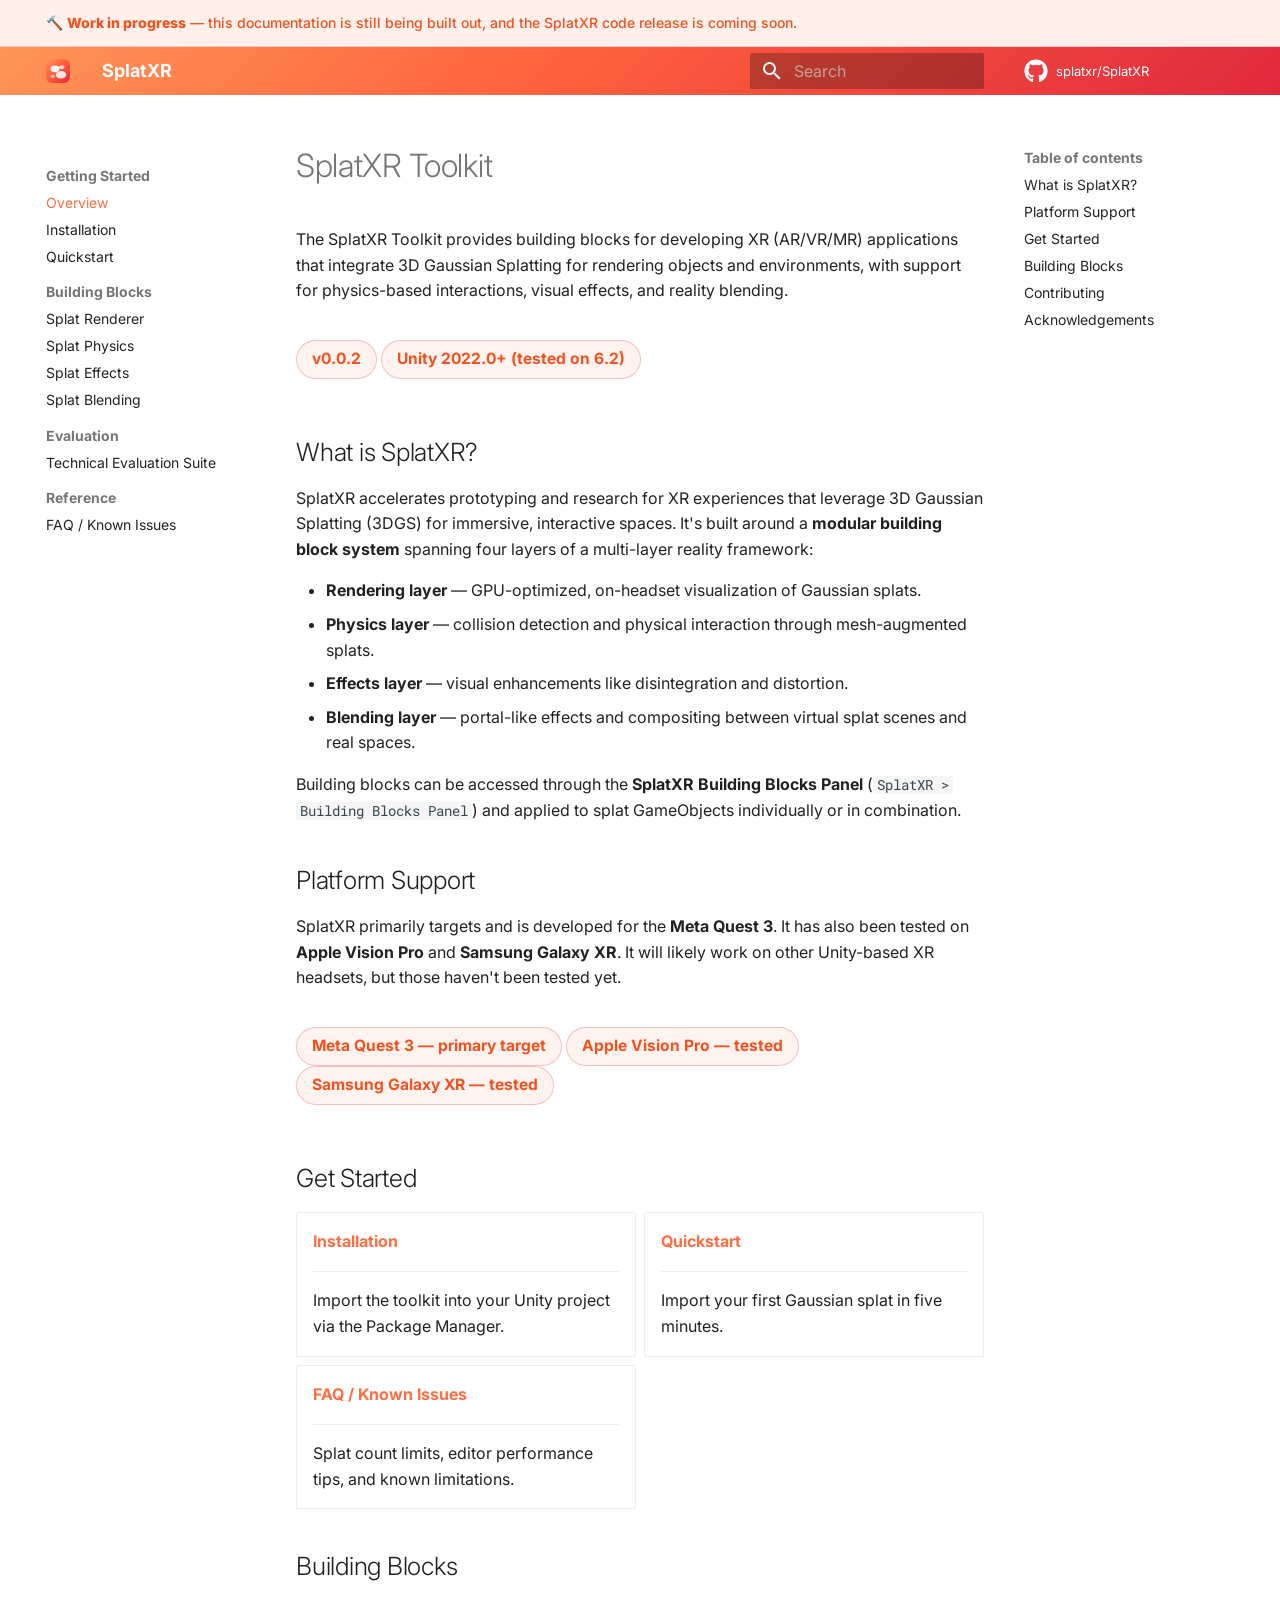
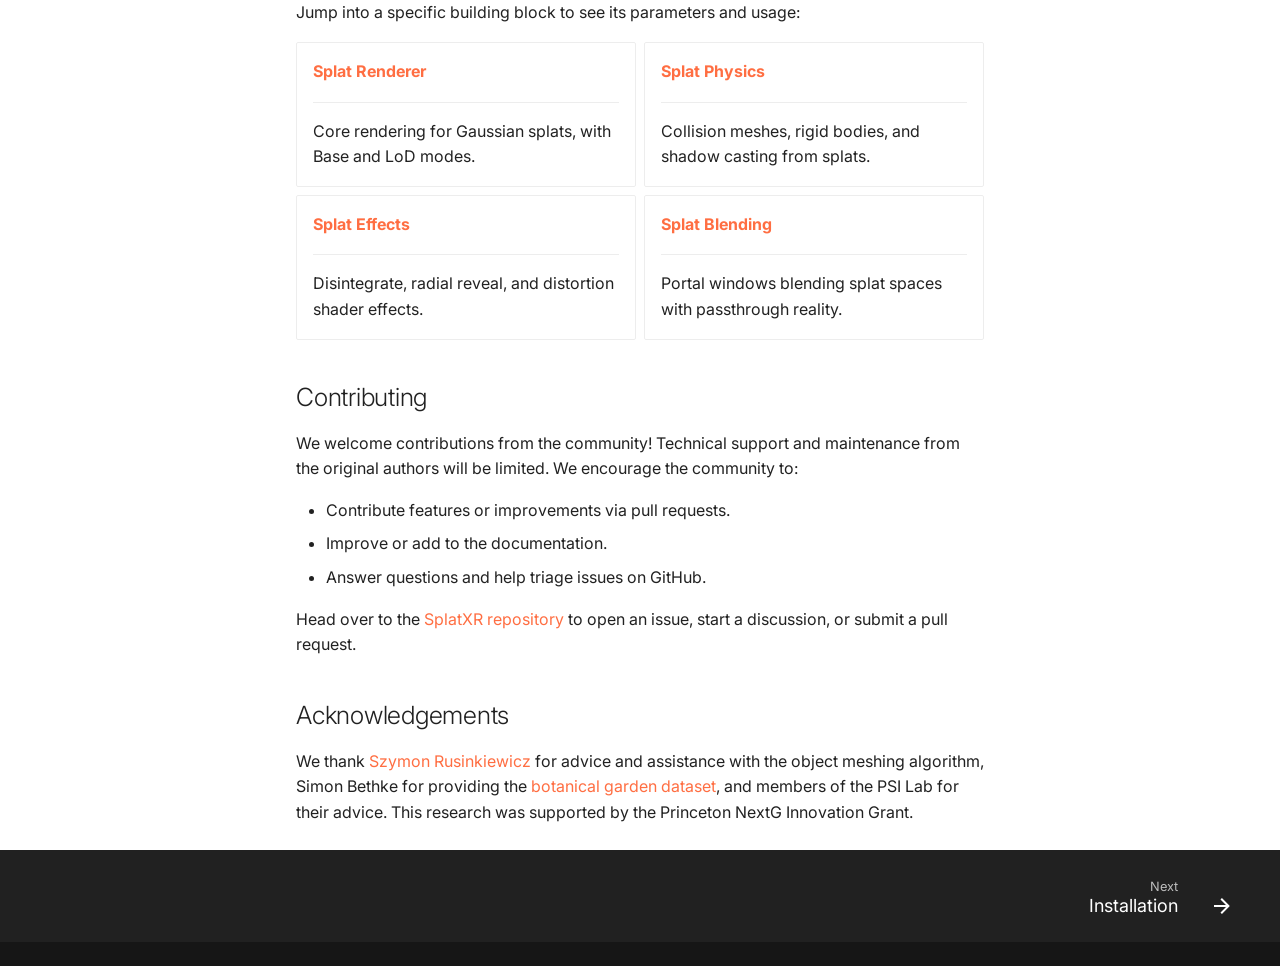
==== docs/index.html @ 7dc879bd "initial work in progress site initial site. work in progress page and documentation" ====
<!doctype html>
<html lang="en" class="no-js">
  <head>
    
      <meta charset="utf-8">
      <meta name="viewport" content="width=device-width,initial-scale=1">
      
        <meta name="description" content="Documentation for SplatXR, an open-source Unity toolkit for multi-layered XR experiences with on-headset 3D Gaussian Splatting.">
      
      
      
        <link rel="canonical" href="https://splatxr.github.io/docs/index.html">
      
      
      
        <link rel="next" href="installation.html">
      
      
        
      
      
      <link rel="icon" href="assets/favicon.svg">
      <meta name="generator" content="mkdocs-1.6.1, mkdocs-material-9.7.6">
    
    
      
        <title>Overview - SplatXR</title>
      
    
    
      <link rel="stylesheet" href="assets/stylesheets/main.484c7ddc.min.css">
      
        
        <link rel="stylesheet" href="assets/stylesheets/palette.ab4e12ef.min.css">
      
      


    
    
      
    
    
      
        
        
        <link rel="preconnect" href="https://fonts.gstatic.com" crossorigin>
        <link rel="stylesheet" href="https://fonts.googleapis.com/css?family=Inter:300,300i,400,400i,700,700i%7CRoboto+Mono:400,400i,700,700i&display=fallback">
        <style>:root{--md-text-font:"Inter";--md-code-font:"Roboto Mono"}</style>
      
    
    
      <link rel="stylesheet" href="stylesheets/extra.css">
    
    <script>__md_scope=new URL(".",location),__md_hash=e=>[...e].reduce(((e,_)=>(e<<5)-e+_.charCodeAt(0)),0),__md_get=(e,_=localStorage,t=__md_scope)=>JSON.parse(_.getItem(t.pathname+"."+e)),__md_set=(e,_,t=localStorage,a=__md_scope)=>{try{t.setItem(a.pathname+"."+e,JSON.stringify(_))}catch(e){}}</script>
    
      

    
    
  </head>
  
  
    
    
    
    
    
    <body dir="ltr" data-md-color-scheme="default" data-md-color-primary="deep-orange" data-md-color-accent="red">
  
    
    <input class="md-toggle" data-md-toggle="drawer" type="checkbox" id="__drawer" autocomplete="off">
    <input class="md-toggle" data-md-toggle="search" type="checkbox" id="__search" autocomplete="off">
    <label class="md-overlay" for="__drawer"></label>
    <div data-md-component="skip">
      
        
        <a href="#splatxr-toolkit" class="md-skip">
          Skip to content
        </a>
      
    </div>
    <div data-md-component="announce">
      
        <aside class="md-banner">
          <div class="md-banner__inner md-grid md-typeset">
            
            
<span>🔨 <strong>Work in progress</strong> &mdash; this documentation is still being built out, and the SplatXR code release is coming soon.</span>

          </div>
          
        </aside>
      
    </div>
    
    
      

  

<header class="md-header md-header--shadow" data-md-component="header">
  <nav class="md-header__inner md-grid" aria-label="Header">
    <a href="../index.html" title="SplatXR" class="md-header__button md-logo" aria-label="SplatXR" data-md-component="logo">
      
  <img src="assets/favicon.svg" alt="logo">

    </a>
    <label class="md-header__button md-icon" for="__drawer">
      
      <svg xmlns="http://www.w3.org/2000/svg" viewBox="0 0 24 24"><path d="M3 6h18v2H3zm0 5h18v2H3zm0 5h18v2H3z"/></svg>
    </label>
    <div class="md-header__title" data-md-component="header-title">
      <div class="md-header__ellipsis">
        <div class="md-header__topic">
          <span class="md-ellipsis">
            SplatXR
          </span>
        </div>
        <div class="md-header__topic" data-md-component="header-topic">
          <span class="md-ellipsis">
            
              Overview
            
          </span>
        </div>
      </div>
    </div>
    
      
    
    
    
    
      
      
        <label class="md-header__button md-icon" for="__search">
          
          <svg xmlns="http://www.w3.org/2000/svg" viewBox="0 0 24 24"><path d="M9.5 3A6.5 6.5 0 0 1 16 9.5c0 1.61-.59 3.09-1.56 4.23l.27.27h.79l5 5-1.5 1.5-5-5v-.79l-.27-.27A6.52 6.52 0 0 1 9.5 16 6.5 6.5 0 0 1 3 9.5 6.5 6.5 0 0 1 9.5 3m0 2C7 5 5 7 5 9.5S7 14 9.5 14 14 12 14 9.5 12 5 9.5 5"/></svg>
        </label>
        <div class="md-search" data-md-component="search" role="dialog">
  <label class="md-search__overlay" for="__search"></label>
  <div class="md-search__inner" role="search">
    <form class="md-search__form" name="search">
      <input type="text" class="md-search__input" name="query" aria-label="Search" placeholder="Search" autocapitalize="off" autocorrect="off" autocomplete="off" spellcheck="false" data-md-component="search-query" required>
      <label class="md-search__icon md-icon" for="__search">
        
        <svg xmlns="http://www.w3.org/2000/svg" viewBox="0 0 24 24"><path d="M9.5 3A6.5 6.5 0 0 1 16 9.5c0 1.61-.59 3.09-1.56 4.23l.27.27h.79l5 5-1.5 1.5-5-5v-.79l-.27-.27A6.52 6.52 0 0 1 9.5 16 6.5 6.5 0 0 1 3 9.5 6.5 6.5 0 0 1 9.5 3m0 2C7 5 5 7 5 9.5S7 14 9.5 14 14 12 14 9.5 12 5 9.5 5"/></svg>
        
        <svg xmlns="http://www.w3.org/2000/svg" viewBox="0 0 24 24"><path d="M20 11v2H8l5.5 5.5-1.42 1.42L4.16 12l7.92-7.92L13.5 5.5 8 11z"/></svg>
      </label>
      <nav class="md-search__options" aria-label="Search">
        
        <button type="reset" class="md-search__icon md-icon" title="Clear" aria-label="Clear" tabindex="-1">
          
          <svg xmlns="http://www.w3.org/2000/svg" viewBox="0 0 24 24"><path d="M19 6.41 17.59 5 12 10.59 6.41 5 5 6.41 10.59 12 5 17.59 6.41 19 12 13.41 17.59 19 19 17.59 13.41 12z"/></svg>
        </button>
      </nav>
      
        <div class="md-search__suggest" data-md-component="search-suggest"></div>
      
    </form>
    <div class="md-search__output">
      <div class="md-search__scrollwrap" tabindex="0" data-md-scrollfix>
        <div class="md-search-result" data-md-component="search-result">
          <div class="md-search-result__meta">
            Initializing search
          </div>
          <ol class="md-search-result__list" role="presentation"></ol>
        </div>
      </div>
    </div>
  </div>
</div>
      
    
    
      <div class="md-header__source">
        <a href="https://github.com/splatxr/SplatXR" title="Go to repository" class="md-source" data-md-component="source">
  <div class="md-source__icon md-icon">
    
    <svg xmlns="http://www.w3.org/2000/svg" viewBox="0 0 512 512"><!--! Font Awesome Free 7.1.0 by @fontawesome - https://fontawesome.com License - https://fontawesome.com/license/free (Icons: CC BY 4.0, Fonts: SIL OFL 1.1, Code: MIT License) Copyright 2025 Fonticons, Inc.--><path d="M173.9 397.4c0 2-2.3 3.6-5.2 3.6-3.3.3-5.6-1.3-5.6-3.6 0-2 2.3-3.6 5.2-3.6 3-.3 5.6 1.3 5.6 3.6m-31.1-4.5c-.7 2 1.3 4.3 4.3 4.9 2.6 1 5.6 0 6.2-2s-1.3-4.3-4.3-5.2c-2.6-.7-5.5.3-6.2 2.3m44.2-1.7c-2.9.7-4.9 2.6-4.6 4.9.3 2 2.9 3.3 5.9 2.6 2.9-.7 4.9-2.6 4.6-4.6-.3-1.9-3-3.2-5.9-2.9M252.8 8C114.1 8 8 113.3 8 252c0 110.9 69.8 205.8 169.5 239.2 12.8 2.3 17.3-5.6 17.3-12.1 0-6.2-.3-40.4-.3-61.4 0 0-70 15-84.7-29.8 0 0-11.4-29.1-27.8-36.6 0 0-22.9-15.7 1.6-15.4 0 0 24.9 2 38.6 25.8 21.9 38.6 58.6 27.5 72.9 20.9 2.3-16 8.8-27.1 16-33.7-55.9-6.2-112.3-14.3-112.3-110.5 0-27.5 7.6-41.3 23.6-58.9-2.6-6.5-11.1-33.3 2.6-67.9 20.9-6.5 69 27 69 27 20-5.6 41.5-8.5 62.8-8.5s42.8 2.9 62.8 8.5c0 0 48.1-33.6 69-27 13.7 34.7 5.2 61.4 2.6 67.9 16 17.7 25.8 31.5 25.8 58.9 0 96.5-58.9 104.2-114.8 110.5 9.2 7.9 17 22.9 17 46.4 0 33.7-.3 75.4-.3 83.6 0 6.5 4.6 14.4 17.3 12.1C436.2 457.8 504 362.9 504 252 504 113.3 391.5 8 252.8 8M105.2 352.9c-1.3 1-1 3.3.7 5.2 1.6 1.6 3.9 2.3 5.2 1 1.3-1 1-3.3-.7-5.2-1.6-1.6-3.9-2.3-5.2-1m-10.8-8.1c-.7 1.3.3 2.9 2.3 3.9 1.6 1 3.6.7 4.3-.7.7-1.3-.3-2.9-2.3-3.9-2-.6-3.6-.3-4.3.7m32.4 35.6c-1.6 1.3-1 4.3 1.3 6.2 2.3 2.3 5.2 2.6 6.5 1 1.3-1.3.7-4.3-1.3-6.2-2.2-2.3-5.2-2.6-6.5-1m-11.4-14.7c-1.6 1-1.6 3.6 0 5.9s4.3 3.3 5.6 2.3c1.6-1.3 1.6-3.9 0-6.2-1.4-2.3-4-3.3-5.6-2"/></svg>
  </div>
  <div class="md-source__repository">
    splatxr/SplatXR
  </div>
</a>
      </div>
    
  </nav>
  
</header>
    
    <div class="md-container" data-md-component="container">
      
      
        
          
        
      
      <main class="md-main" data-md-component="main">
        <div class="md-main__inner md-grid">
          
            
              
              <div class="md-sidebar md-sidebar--primary" data-md-component="sidebar" data-md-type="navigation" >
                <div class="md-sidebar__scrollwrap">
                  <div class="md-sidebar__inner">
                    



<nav class="md-nav md-nav--primary" aria-label="Navigation" data-md-level="0">
  <label class="md-nav__title" for="__drawer">
    <a href="../index.html" title="SplatXR" class="md-nav__button md-logo" aria-label="SplatXR" data-md-component="logo">
      
  <img src="assets/favicon.svg" alt="logo">

    </a>
    SplatXR
  </label>
  
    <div class="md-nav__source">
      <a href="https://github.com/splatxr/SplatXR" title="Go to repository" class="md-source" data-md-component="source">
  <div class="md-source__icon md-icon">
    
    <svg xmlns="http://www.w3.org/2000/svg" viewBox="0 0 512 512"><!--! Font Awesome Free 7.1.0 by @fontawesome - https://fontawesome.com License - https://fontawesome.com/license/free (Icons: CC BY 4.0, Fonts: SIL OFL 1.1, Code: MIT License) Copyright 2025 Fonticons, Inc.--><path d="M173.9 397.4c0 2-2.3 3.6-5.2 3.6-3.3.3-5.6-1.3-5.6-3.6 0-2 2.3-3.6 5.2-3.6 3-.3 5.6 1.3 5.6 3.6m-31.1-4.5c-.7 2 1.3 4.3 4.3 4.9 2.6 1 5.6 0 6.2-2s-1.3-4.3-4.3-5.2c-2.6-.7-5.5.3-6.2 2.3m44.2-1.7c-2.9.7-4.9 2.6-4.6 4.9.3 2 2.9 3.3 5.9 2.6 2.9-.7 4.9-2.6 4.6-4.6-.3-1.9-3-3.2-5.9-2.9M252.8 8C114.1 8 8 113.3 8 252c0 110.9 69.8 205.8 169.5 239.2 12.8 2.3 17.3-5.6 17.3-12.1 0-6.2-.3-40.4-.3-61.4 0 0-70 15-84.7-29.8 0 0-11.4-29.1-27.8-36.6 0 0-22.9-15.7 1.6-15.4 0 0 24.9 2 38.6 25.8 21.9 38.6 58.6 27.5 72.9 20.9 2.3-16 8.8-27.1 16-33.7-55.9-6.2-112.3-14.3-112.3-110.5 0-27.5 7.6-41.3 23.6-58.9-2.6-6.5-11.1-33.3 2.6-67.9 20.9-6.5 69 27 69 27 20-5.6 41.5-8.5 62.8-8.5s42.8 2.9 62.8 8.5c0 0 48.1-33.6 69-27 13.7 34.7 5.2 61.4 2.6 67.9 16 17.7 25.8 31.5 25.8 58.9 0 96.5-58.9 104.2-114.8 110.5 9.2 7.9 17 22.9 17 46.4 0 33.7-.3 75.4-.3 83.6 0 6.5 4.6 14.4 17.3 12.1C436.2 457.8 504 362.9 504 252 504 113.3 391.5 8 252.8 8M105.2 352.9c-1.3 1-1 3.3.7 5.2 1.6 1.6 3.9 2.3 5.2 1 1.3-1 1-3.3-.7-5.2-1.6-1.6-3.9-2.3-5.2-1m-10.8-8.1c-.7 1.3.3 2.9 2.3 3.9 1.6 1 3.6.7 4.3-.7.7-1.3-.3-2.9-2.3-3.9-2-.6-3.6-.3-4.3.7m32.4 35.6c-1.6 1.3-1 4.3 1.3 6.2 2.3 2.3 5.2 2.6 6.5 1 1.3-1.3.7-4.3-1.3-6.2-2.2-2.3-5.2-2.6-6.5-1m-11.4-14.7c-1.6 1-1.6 3.6 0 5.9s4.3 3.3 5.6 2.3c1.6-1.3 1.6-3.9 0-6.2-1.4-2.3-4-3.3-5.6-2"/></svg>
  </div>
  <div class="md-source__repository">
    splatxr/SplatXR
  </div>
</a>
    </div>
  
  <ul class="md-nav__list" data-md-scrollfix>
    
      
      
  
  
    
  
  
  
    
    
    
    
      
        
        
      
    
    
    <li class="md-nav__item md-nav__item--active md-nav__item--section md-nav__item--nested">
      
        
        
        <input class="md-nav__toggle md-toggle " type="checkbox" id="__nav_1" checked>
        
          
          <label class="md-nav__link" for="__nav_1" id="__nav_1_label" tabindex="">
            
  
  
  <span class="md-ellipsis">
    
  
    Getting Started
  

    
  </span>
  
  

            <span class="md-nav__icon md-icon"></span>
          </label>
        
        <nav class="md-nav" data-md-level="1" aria-labelledby="__nav_1_label" aria-expanded="true">
          <label class="md-nav__title" for="__nav_1">
            <span class="md-nav__icon md-icon"></span>
            
  
    Getting Started
  

          </label>
          <ul class="md-nav__list" data-md-scrollfix>
            
              
                
  
  
    
  
  
  
    <li class="md-nav__item md-nav__item--active">
      
      <input class="md-nav__toggle md-toggle" type="checkbox" id="__toc">
      
      
        
      
      
        <label class="md-nav__link md-nav__link--active" for="__toc">
          
  
  
  <span class="md-ellipsis">
    
  
    Overview
  

    
  </span>
  
  

          <span class="md-nav__icon md-icon"></span>
        </label>
      
      <a href="index.html" class="md-nav__link md-nav__link--active">
        
  
  
  <span class="md-ellipsis">
    
  
    Overview
  

    
  </span>
  
  

      </a>
      
        

<nav class="md-nav md-nav--secondary" aria-label="Table of contents">
  
  
  
    
  
  
    <label class="md-nav__title" for="__toc">
      <span class="md-nav__icon md-icon"></span>
      Table of contents
    </label>
    <ul class="md-nav__list" data-md-component="toc" data-md-scrollfix>
      
        <li class="md-nav__item">
  <a href="#what-is-splatxr" class="md-nav__link">
    <span class="md-ellipsis">
      
        What is SplatXR?
      
    </span>
  </a>
  
</li>
      
        <li class="md-nav__item">
  <a href="#platform-support" class="md-nav__link">
    <span class="md-ellipsis">
      
        Platform Support
      
    </span>
  </a>
  
</li>
      
        <li class="md-nav__item">
  <a href="#get-started" class="md-nav__link">
    <span class="md-ellipsis">
      
        Get Started
      
    </span>
  </a>
  
</li>
      
        <li class="md-nav__item">
  <a href="#building-blocks" class="md-nav__link">
    <span class="md-ellipsis">
      
        Building Blocks
      
    </span>
  </a>
  
</li>
      
        <li class="md-nav__item">
  <a href="#contributing" class="md-nav__link">
    <span class="md-ellipsis">
      
        Contributing
      
    </span>
  </a>
  
</li>
      
        <li class="md-nav__item">
  <a href="#acknowledgements" class="md-nav__link">
    <span class="md-ellipsis">
      
        Acknowledgements
      
    </span>
  </a>
  
</li>
      
    </ul>
  
</nav>
      
    </li>
  

              
            
              
                
  
  
  
  
    <li class="md-nav__item">
      <a href="installation.html" class="md-nav__link">
        
  
  
  <span class="md-ellipsis">
    
  
    Installation
  

    
  </span>
  
  

      </a>
    </li>
  

              
            
              
                
  
  
  
  
    <li class="md-nav__item">
      <a href="quickstart.html" class="md-nav__link">
        
  
  
  <span class="md-ellipsis">
    
  
    Quickstart
  

    
  </span>
  
  

      </a>
    </li>
  

              
            
          </ul>
        </nav>
      
    </li>
  

    
      
      
  
  
  
  
    
    
    
    
      
        
        
      
    
    
    <li class="md-nav__item md-nav__item--section md-nav__item--nested">
      
        
        
        <input class="md-nav__toggle md-toggle " type="checkbox" id="__nav_2" >
        
          
          <label class="md-nav__link" for="__nav_2" id="__nav_2_label" tabindex="">
            
  
  
  <span class="md-ellipsis">
    
  
    Building Blocks
  

    
  </span>
  
  

            <span class="md-nav__icon md-icon"></span>
          </label>
        
        <nav class="md-nav" data-md-level="1" aria-labelledby="__nav_2_label" aria-expanded="false">
          <label class="md-nav__title" for="__nav_2">
            <span class="md-nav__icon md-icon"></span>
            
  
    Building Blocks
  

          </label>
          <ul class="md-nav__list" data-md-scrollfix>
            
              
                
  
  
  
  
    <li class="md-nav__item">
      <a href="building-blocks/renderer.html" class="md-nav__link">
        
  
  
  <span class="md-ellipsis">
    
  
    Splat Renderer
  

    
  </span>
  
  

      </a>
    </li>
  

              
            
              
                
  
  
  
  
    <li class="md-nav__item">
      <a href="building-blocks/physics.html" class="md-nav__link">
        
  
  
  <span class="md-ellipsis">
    
  
    Splat Physics
  

    
  </span>
  
  

      </a>
    </li>
  

              
            
              
                
  
  
  
  
    <li class="md-nav__item">
      <a href="building-blocks/effects.html" class="md-nav__link">
        
  
  
  <span class="md-ellipsis">
    
  
    Splat Effects
  

    
  </span>
  
  

      </a>
    </li>
  

              
            
              
                
  
  
  
  
    <li class="md-nav__item">
      <a href="building-blocks/blending.html" class="md-nav__link">
        
  
  
  <span class="md-ellipsis">
    
  
    Splat Blending
  

    
  </span>
  
  

      </a>
    </li>
  

              
            
          </ul>
        </nav>
      
    </li>
  

    
      
      
  
  
  
  
    
    
    
    
      
        
        
      
    
    
    <li class="md-nav__item md-nav__item--section md-nav__item--nested">
      
        
        
        <input class="md-nav__toggle md-toggle " type="checkbox" id="__nav_3" >
        
          
          <label class="md-nav__link" for="__nav_3" id="__nav_3_label" tabindex="">
            
  
  
  <span class="md-ellipsis">
    
  
    Evaluation
  

    
  </span>
  
  

            <span class="md-nav__icon md-icon"></span>
          </label>
        
        <nav class="md-nav" data-md-level="1" aria-labelledby="__nav_3_label" aria-expanded="false">
          <label class="md-nav__title" for="__nav_3">
            <span class="md-nav__icon md-icon"></span>
            
  
    Evaluation
  

          </label>
          <ul class="md-nav__list" data-md-scrollfix>
            
              
                
  
  
  
  
    <li class="md-nav__item">
      <a href="technical-evaluation.html" class="md-nav__link">
        
  
  
  <span class="md-ellipsis">
    
  
    Technical Evaluation Suite
  

    
  </span>
  
  

      </a>
    </li>
  

              
            
          </ul>
        </nav>
      
    </li>
  

    
      
      
  
  
  
  
    
    
    
    
      
        
        
      
    
    
    <li class="md-nav__item md-nav__item--section md-nav__item--nested">
      
        
        
        <input class="md-nav__toggle md-toggle " type="checkbox" id="__nav_4" >
        
          
          <label class="md-nav__link" for="__nav_4" id="__nav_4_label" tabindex="">
            
  
  
  <span class="md-ellipsis">
    
  
    Reference
  

    
  </span>
  
  

            <span class="md-nav__icon md-icon"></span>
          </label>
        
        <nav class="md-nav" data-md-level="1" aria-labelledby="__nav_4_label" aria-expanded="false">
          <label class="md-nav__title" for="__nav_4">
            <span class="md-nav__icon md-icon"></span>
            
  
    Reference
  

          </label>
          <ul class="md-nav__list" data-md-scrollfix>
            
              
                
  
  
  
  
    <li class="md-nav__item">
      <a href="faq.html" class="md-nav__link">
        
  
  
  <span class="md-ellipsis">
    
  
    FAQ / Known Issues
  

    
  </span>
  
  

      </a>
    </li>
  

              
            
          </ul>
        </nav>
      
    </li>
  

    
  </ul>
</nav>
                  </div>
                </div>
              </div>
            
            
              
              <div class="md-sidebar md-sidebar--secondary" data-md-component="sidebar" data-md-type="toc" >
                <div class="md-sidebar__scrollwrap">
                  <div class="md-sidebar__inner">
                    

<nav class="md-nav md-nav--secondary" aria-label="Table of contents">
  
  
  
    
  
  
    <label class="md-nav__title" for="__toc">
      <span class="md-nav__icon md-icon"></span>
      Table of contents
    </label>
    <ul class="md-nav__list" data-md-component="toc" data-md-scrollfix>
      
        <li class="md-nav__item">
  <a href="#what-is-splatxr" class="md-nav__link">
    <span class="md-ellipsis">
      
        What is SplatXR?
      
    </span>
  </a>
  
</li>
      
        <li class="md-nav__item">
  <a href="#platform-support" class="md-nav__link">
    <span class="md-ellipsis">
      
        Platform Support
      
    </span>
  </a>
  
</li>
      
        <li class="md-nav__item">
  <a href="#get-started" class="md-nav__link">
    <span class="md-ellipsis">
      
        Get Started
      
    </span>
  </a>
  
</li>
      
        <li class="md-nav__item">
  <a href="#building-blocks" class="md-nav__link">
    <span class="md-ellipsis">
      
        Building Blocks
      
    </span>
  </a>
  
</li>
      
        <li class="md-nav__item">
  <a href="#contributing" class="md-nav__link">
    <span class="md-ellipsis">
      
        Contributing
      
    </span>
  </a>
  
</li>
      
        <li class="md-nav__item">
  <a href="#acknowledgements" class="md-nav__link">
    <span class="md-ellipsis">
      
        Acknowledgements
      
    </span>
  </a>
  
</li>
      
    </ul>
  
</nav>
                  </div>
                </div>
              </div>
            
          
          
            <div class="md-content" data-md-component="content">
              
              <article class="md-content__inner md-typeset">
                
                  


  
  


<h1 id="splatxr-toolkit">SplatXR Toolkit<a class="headerlink" href="#splatxr-toolkit" title="Permanent link">&para;</a></h1>
<p>The SplatXR Toolkit provides building blocks for developing XR (AR/VR/MR) applications that integrate 3D Gaussian Splatting for rendering objects and environments, with support for physics-based interactions, visual effects, and reality blending.</p>
<div class="tag-row">
<p><span class="tag-pill">v0.0.2</span>
<span class="tag-pill">Unity 2022.0+ (tested on 6.2)</span></p>
</div>
<h2 id="what-is-splatxr">What is SplatXR?<a class="headerlink" href="#what-is-splatxr" title="Permanent link">&para;</a></h2>
<p>SplatXR accelerates prototyping and research for XR experiences that leverage 3D Gaussian Splatting (3DGS) for immersive, interactive spaces. It's built around a <strong>modular building block system</strong> spanning four layers of a multi-layer reality framework:</p>
<ul>
<li><strong>Rendering layer</strong> — GPU-optimized, on-headset visualization of Gaussian splats.</li>
<li><strong>Physics layer</strong> — collision detection and physical interaction through mesh-augmented splats.</li>
<li><strong>Effects layer</strong> — visual enhancements like disintegration and distortion.</li>
<li><strong>Blending layer</strong> — portal-like effects and compositing between virtual splat scenes and real spaces.</li>
</ul>
<p>Building blocks can be accessed through the <strong>SplatXR Building Blocks Panel</strong> (<code>SplatXR &gt; Building Blocks Panel</code>) and applied to splat GameObjects individually or in combination.</p>
<h2 id="platform-support">Platform Support<a class="headerlink" href="#platform-support" title="Permanent link">&para;</a></h2>
<p>SplatXR primarily targets and is developed for the <strong>Meta Quest 3</strong>. It has also been tested on <strong>Apple Vision Pro</strong> and <strong>Samsung Galaxy XR</strong>. It will likely work on other Unity-based XR headsets, but those haven't been tested yet.</p>
<div class="tag-row">
<p><span class="tag-pill">Meta Quest 3 — primary target</span>
<span class="tag-pill">Apple Vision Pro — tested</span>
<span class="tag-pill">Samsung Galaxy XR — tested</span></p>
</div>
<h2 id="get-started">Get Started<a class="headerlink" href="#get-started" title="Permanent link">&para;</a></h2>
<div class="grid cards">
<ul>
<li>
<p><strong><a href="installation.html">Installation</a></strong></p>
<hr />
<p>Import the toolkit into your Unity project via the Package Manager.</p>
</li>
<li>
<p><strong><a href="quickstart.html">Quickstart</a></strong></p>
<hr />
<p>Import your first Gaussian splat in five minutes.</p>
</li>
<li>
<p><strong><a href="faq.html">FAQ / Known Issues</a></strong></p>
<hr />
<p>Splat count limits, editor performance tips, and known limitations.</p>
</li>
</ul>
</div>
<h2 id="building-blocks">Building Blocks<a class="headerlink" href="#building-blocks" title="Permanent link">&para;</a></h2>
<p>Jump into a specific building block to see its parameters and usage:</p>
<div class="grid cards">
<ul>
<li>
<p><strong><a href="building-blocks/renderer.html">Splat Renderer</a></strong></p>
<hr />
<p>Core rendering for Gaussian splats, with Base and LoD modes.</p>
</li>
<li>
<p><strong><a href="building-blocks/physics.html">Splat Physics</a></strong></p>
<hr />
<p>Collision meshes, rigid bodies, and shadow casting from splats.</p>
</li>
<li>
<p><strong><a href="building-blocks/effects.html">Splat Effects</a></strong></p>
<hr />
<p>Disintegrate, radial reveal, and distortion shader effects.</p>
</li>
<li>
<p><strong><a href="building-blocks/blending.html">Splat Blending</a></strong></p>
<hr />
<p>Portal windows blending splat spaces with passthrough reality.</p>
</li>
</ul>
</div>
<h2 id="contributing">Contributing<a class="headerlink" href="#contributing" title="Permanent link">&para;</a></h2>
<p>We welcome contributions from the community! Technical support and maintenance from the original authors will be limited. We encourage the community to:</p>
<ul>
<li>Contribute features or improvements via pull requests.</li>
<li>Improve or add to the documentation.</li>
<li>Answer questions and help triage issues on GitHub.</li>
</ul>
<p>Head over to the <a href="https://github.com/splatxr/SplatXR">SplatXR repository</a> to open an issue, start a discussion, or submit a pull request.</p>
<h2 id="acknowledgements">Acknowledgements<a class="headerlink" href="#acknowledgements" title="Permanent link">&para;</a></h2>
<p>We thank <a href="https://www.cs.princeton.edu/~smr/">Szymon Rusinkiewicz</a> for advice and assistance with the object meshing algorithm, Simon Bethke for providing the <a href="https://www.kaggle.com/datasets/simonbethke/botanical-garden-america">botanical garden dataset</a>, and members of the PSI Lab for their advice. This research was supported by the Princeton NextG Innovation Grant.</p>












                
              </article>
            </div>
          
          
<script>var target=document.getElementById(location.hash.slice(1));target&&target.name&&(target.checked=target.name.startsWith("__tabbed_"))</script>
        </div>
        
          <button type="button" class="md-top md-icon" data-md-component="top" hidden>
  
  <svg xmlns="http://www.w3.org/2000/svg" viewBox="0 0 24 24"><path d="M13 20h-2V8l-5.5 5.5-1.42-1.42L12 4.16l7.92 7.92-1.42 1.42L13 8z"/></svg>
  Back to top
</button>
        
      </main>
      
        <footer class="md-footer">
  
    
      
      <nav class="md-footer__inner md-grid" aria-label="Footer" >
        
        
          
          <a href="installation.html" class="md-footer__link md-footer__link--next" aria-label="Next: Installation">
            <div class="md-footer__title">
              <span class="md-footer__direction">
                Next
              </span>
              <div class="md-ellipsis">
                Installation
              </div>
            </div>
            <div class="md-footer__button md-icon">
              
              <svg xmlns="http://www.w3.org/2000/svg" viewBox="0 0 24 24"><path d="M4 11v2h12l-5.5 5.5 1.42 1.42L19.84 12l-7.92-7.92L10.5 5.5 16 11z"/></svg>
            </div>
          </a>
        
      </nav>
    
  
  <div class="md-footer-meta md-typeset">
    <div class="md-footer-meta__inner md-grid">
      <div class="md-copyright">
  
  
</div>
      
    </div>
  </div>
</footer>
      
    </div>
    <div class="md-dialog" data-md-component="dialog">
      <div class="md-dialog__inner md-typeset"></div>
    </div>
    
    
    
      
      
      <script id="__config" type="application/json">{"annotate": null, "base": ".", "features": ["navigation.sections", "navigation.top", "navigation.footer", "toc.follow", "search.suggest", "search.highlight", "content.code.copy"], "search": "assets/javascripts/workers/search.2c215733.min.js", "tags": null, "translations": {"clipboard.copied": "Copied to clipboard", "clipboard.copy": "Copy to clipboard", "search.result.more.one": "1 more on this page", "search.result.more.other": "# more on this page", "search.result.none": "No matching documents", "search.result.one": "1 matching document", "search.result.other": "# matching documents", "search.result.placeholder": "Type to start searching", "search.result.term.missing": "Missing", "select.version": "Select version"}, "version": null}</script>
    
    
      <script src="assets/javascripts/bundle.79ae519e.min.js"></script>
      
    
  </body>
</html>
---- docs/assets/stylesheets/main.484c7ddc.min.css ----
@charset "UTF-8";html{-webkit-text-size-adjust:none;-moz-text-size-adjust:none;text-size-adjust:none;box-sizing:border-box}*,:after,:before{box-sizing:inherit}@media (prefers-reduced-motion){*,:after,:before{transition:none!important}}body{margin:0}a,button,input,label{-webkit-tap-highlight-color:transparent}a{color:inherit;text-decoration:none}hr{border:0;box-sizing:initial;display:block;height:.05rem;overflow:visible;padding:0}small{font-size:80%}sub,sup{line-height:1em}img{border-style:none}table{border-collapse:initial;border-spacing:0}td,th{font-weight:400;vertical-align:top}button{background:#0000;border:0;font-family:inherit;font-size:inherit;margin:0;padding:0}input{border:0;outline:none}:root{--md-primary-fg-color:#4051b5;--md-primary-fg-color--light:#5d6cc0;--md-primary-fg-color--dark:#303fa1;--md-primary-bg-color:#fff;--md-primary-bg-color--light:#ffffffb3;--md-accent-fg-color:#526cfe;--md-accent-fg-color--transparent:#526cfe1a;--md-accent-bg-color:#fff;--md-accent-bg-color--light:#ffffffb3}[data-md-color-scheme=default]{color-scheme:light}[data-md-color-scheme=default] img[src$="#gh-dark-mode-only"],[data-md-color-scheme=default] img[src$="#only-dark"]{display:none}:root,[data-md-color-scheme=default]{--md-hue:225deg;--md-default-fg-color:#000000de;--md-default-fg-color--light:#0000008a;--md-default-fg-color--lighter:#00000052;--md-default-fg-color--lightest:#00000012;--md-default-bg-color:#fff;--md-default-bg-color--light:#ffffffb3;--md-default-bg-color--lighter:#ffffff4d;--md-default-bg-color--lightest:#ffffff1f;--md-code-fg-color:#36464e;--md-code-bg-color:#f5f5f5;--md-code-bg-color--light:#f5f5f5b3;--md-code-bg-color--lighter:#f5f5f54d;--md-code-hl-color:#4287ff;--md-code-hl-color--light:#4287ff1a;--md-code-hl-number-color:#d52a2a;--md-code-hl-special-color:#db1457;--md-code-hl-function-color:#a846b9;--md-code-hl-constant-color:#6e59d9;--md-code-hl-keyword-color:#3f6ec6;--md-code-hl-string-color:#1c7d4d;--md-code-hl-name-color:var(--md-code-fg-color);--md-code-hl-operator-color:var(--md-default-fg-color--light);--md-code-hl-punctuation-color:var(--md-default-fg-color--light);--md-code-hl-comment-color:var(--md-default-fg-color--light);--md-code-hl-generic-color:var(--md-default-fg-color--light);--md-code-hl-variable-color:var(--md-default-fg-color--light);--md-typeset-color:var(--md-default-fg-color);--md-typeset-a-color:var(--md-primary-fg-color);--md-typeset-del-color:#f5503d26;--md-typeset-ins-color:#0bd57026;--md-typeset-kbd-color:#fafafa;--md-typeset-kbd-accent-color:#fff;--md-typeset-kbd-border-color:#b8b8b8;--md-typeset-mark-color:#ffff0080;--md-typeset-table-color:#0000001f;--md-typeset-table-color--light:rgba(0,0,0,.035);--md-admonition-fg-color:var(--md-default-fg-color);--md-admonition-bg-color:var(--md-default-bg-color);--md-warning-fg-color:#000000de;--md-warning-bg-color:#ff9;--md-footer-fg-color:#fff;--md-footer-fg-color--light:#ffffffb3;--md-footer-fg-color--lighter:#ffffff73;--md-footer-bg-color:#000000de;--md-footer-bg-color--dark:#00000052;--md-shadow-z1:0 0.2rem 0.5rem #0000000d,0 0 0.05rem #0000001a;--md-shadow-z2:0 0.2rem 0.5rem #0000001a,0 0 0.05rem #00000040;--md-shadow-z3:0 0.2rem 0.5rem #0003,0 0 0.05rem #00000059}.md-icon svg{fill:currentcolor;display:block;height:1.2rem;width:1.2rem}body{-webkit-font-smoothing:antialiased;-moz-osx-font-smoothing:grayscale;--md-text-font-family:var(--md-text-font,_),-apple-system,BlinkMacSystemFont,Helvetica,Arial,sans-serif;--md-code-font-family:var(--md-code-font,_),SFMono-Regular,Consolas,Menlo,monospace}aside,body,input{font-feature-settings:"kern","liga";color:var(--md-typeset-color);font-family:var(--md-text-font-family)}code,kbd,pre{font-feature-settings:"kern";font-family:var(--md-code-font-family)}:root{--md-typeset-table-sort-icon:url('data:image/svg+xml;charset=utf-8,<svg xmlns="http://www.w3.org/2000/svg" viewBox="0 0 24 24"><path d="m18 21-4-4h3V7h-3l4-4 4 4h-3v10h3M2 19v-2h10v2M2 13v-2h7v2M2 7V5h4v2z"/></svg>');--md-typeset-table-sort-icon--asc:url('data:image/svg+xml;charset=utf-8,<svg xmlns="http://www.w3.org/2000/svg" viewBox="0 0 24 24"><path d="M19 17h3l-4 4-4-4h3V3h2M2 17h10v2H2M6 5v2H2V5m0 6h7v2H2z"/></svg>');--md-typeset-table-sort-icon--desc:url('data:image/svg+xml;charset=utf-8,<svg xmlns="http://www.w3.org/2000/svg" viewBox="0 0 24 24"><path d="M19 7h3l-4-4-4 4h3v14h2M2 17h10v2H2M6 5v2H2V5m0 6h7v2H2z"/></svg>')}.md-typeset{-webkit-print-color-adjust:exact;color-adjust:exact;font-size:.8rem;line-height:1.6;overflow-wrap:break-word}@media print{.md-typeset{font-size:.68rem}}.md-typeset blockquote,.md-typeset dl,.md-typeset figure,.md-typeset ol,.md-typeset pre,.md-typeset ul{margin-bottom:1em;margin-top:1em}.md-typeset h1{color:var(--md-default-fg-color--light);font-size:2em;line-height:1.3;margin:0 0 1.25em}.md-typeset h1,.md-typeset h2{font-weight:300;letter-spacing:-.01em}.md-typeset h2{font-size:1.5625em;line-height:1.4;margin:1.6em 0 .64em}.md-typeset h3{font-size:1.25em;font-weight:400;letter-spacing:-.01em;line-height:1.5;margin:1.6em 0 .8em}.md-typeset h2+h3{margin-top:.8em}.md-typeset h4{font-weight:700;letter-spacing:-.01em;margin:1em 0}.md-typeset h5,.md-typeset h6{color:var(--md-default-fg-color--light);font-size:.8em;font-weight:700;letter-spacing:-.01em;margin:1.25em 0}.md-typeset h5{text-transform:uppercase}.md-typeset h5 code{text-transform:none}.md-typeset hr{border-bottom:.05rem solid var(--md-default-fg-color--lightest);display:flow-root;margin:1.5em 0}.md-typeset a{color:var(--md-typeset-a-color);word-break:break-word}.md-typeset a,.md-typeset a:before{transition:color 125ms}.md-typeset a:focus,.md-typeset a:hover{color:var(--md-accent-fg-color)}.md-typeset a:focus code,.md-typeset a:hover code{background-color:var(--md-accent-fg-color--transparent);color:var(--md-accent-fg-color)}.md-typeset a code{color:var(--md-typeset-a-color)}.md-typeset a.focus-visible{outline-color:var(--md-accent-fg-color);outline-offset:.2rem}.md-typeset code,.md-typeset kbd,.md-typeset pre{color:var(--md-code-fg-color);direction:ltr;font-variant-ligatures:none;transition:background-color 125ms}@media print{.md-typeset code,.md-typeset kbd,.md-typeset pre{white-space:pre-wrap}}.md-typeset code{background-color:var(--md-code-bg-color);border-radius:.1rem;-webkit-box-decoration-break:clone;box-decoration-break:clone;font-size:.85em;padding:0 .2941176471em;transition:color 125ms,background-color 125ms;word-break:break-word}.md-typeset code:not(.focus-visible){-webkit-tap-highlight-color:transparent;outline:none}.md-typeset pre{display:flow-root;line-height:1.4;position:relative}.md-typeset pre>code{-webkit-box-decoration-break:slice;box-decoration-break:slice;box-shadow:none;display:block;margin:0;outline-color:var(--md-accent-fg-color);overflow:auto;padding:.7720588235em 1.1764705882em;scrollbar-color:var(--md-default-fg-color--lighter) #0000;scrollbar-width:thin;touch-action:auto;word-break:normal}.md-typeset pre>code:hover{scrollbar-color:var(--md-accent-fg-color) #0000}.md-typeset pre>code::-webkit-scrollbar{height:.2rem;width:.2rem}.md-typeset pre>code::-webkit-scrollbar-thumb{background-color:var(--md-default-fg-color--lighter)}.md-typeset pre>code::-webkit-scrollbar-thumb:hover{background-color:var(--md-accent-fg-color)}.md-typeset kbd{background-color:var(--md-typeset-kbd-color);border-radius:.1rem;box-shadow:0 .1rem 0 .05rem var(--md-typeset-kbd-border-color),0 .1rem 0 var(--md-typeset-kbd-border-color),0 -.1rem .2rem var(--md-typeset-kbd-accent-color) inset;color:var(--md-default-fg-color);display:inline-block;font-size:.75em;padding:0 .6666666667em;vertical-align:text-top;word-break:break-word}.md-typeset mark{background-color:var(--md-typeset-mark-color);-webkit-box-decoration-break:clone;box-decoration-break:clone;color:inherit;word-break:break-word}.md-typeset abbr{cursor:help;text-decoration:none}.md-typeset [data-preview],.md-typeset abbr{border-bottom:.05rem dotted var(--md-default-fg-color--light)}.md-typeset small{opacity:.75}[dir=ltr] .md-typeset sub,[dir=ltr] .md-typeset sup{margin-left:.078125em}[dir=rtl] .md-typeset sub,[dir=rtl] .md-typeset sup{margin-right:.078125em}[dir=ltr] .md-typeset blockquote{padding-left:.6rem}[dir=rtl] .md-typeset blockquote{padding-right:.6rem}[dir=ltr] .md-typeset blockquote{border-left:.2rem solid var(--md-default-fg-color--lighter)}[dir=rtl] .md-typeset blockquote{border-right:.2rem solid var(--md-default-fg-color--lighter)}.md-typeset blockquote{color:var(--md-default-fg-color--light);margin-left:0;margin-right:0}.md-typeset ul{list-style-type:disc}.md-typeset ul[type]{list-style-type:revert-layer}[dir=ltr] .md-typeset ol,[dir=ltr] .md-typeset ul{margin-left:.625em}[dir=rtl] .md-typeset ol,[dir=rtl] .md-typeset ul{margin-right:.625em}.md-typeset ol,.md-typeset ul{padding:0}.md-typeset ol:not([hidden]),.md-typeset ul:not([hidden]){display:flow-root}.md-typeset ol ol,.md-typeset ul ol{list-style-type:lower-alpha}.md-typeset ol ol ol,.md-typeset ul ol ol{list-style-type:lower-roman}.md-typeset ol ol ol ol,.md-typeset ul ol ol ol{list-style-type:upper-alpha}.md-typeset ol ol ol ol ol,.md-typeset ul ol ol ol ol{list-style-type:upper-roman}.md-typeset ol[type],.md-typeset ul[type]{list-style-type:revert-layer}[dir=ltr] .md-typeset ol li,[dir=ltr] .md-typeset ul li{margin-left:1.25em}[dir=rtl] .md-typeset ol li,[dir=rtl] .md-typeset ul li{margin-right:1.25em}.md-typeset ol li,.md-typeset ul li{margin-bottom:.5em}.md-typeset ol li blockquote,.md-typeset ol li p,.md-typeset ul li blockquote,.md-typeset ul li p{margin:.5em 0}.md-typeset ol li:last-child,.md-typeset ul li:last-child{margin-bottom:0}[dir=ltr] .md-typeset ol li ol,[dir=ltr] .md-typeset ol li ul,[dir=ltr] .md-typeset ul li ol,[dir=ltr] .md-typeset ul li ul{margin-left:.625em}[dir=rtl] .md-typeset ol li ol,[dir=rtl] .md-typeset ol li ul,[dir=rtl] .md-typeset ul li ol,[dir=rtl] .md-typeset ul li ul{margin-right:.625em}.md-typeset ol li ol,.md-typeset ol li ul,.md-typeset ul li ol,.md-typeset ul li ul{margin-bottom:.5em;margin-top:.5em}[dir=ltr] .md-typeset dd{margin-left:1.875em}[dir=rtl] .md-typeset dd{margin-right:1.875em}.md-typeset dd{margin-bottom:1.5em;margin-top:1em}.md-typeset img,.md-typeset svg,.md-typeset video{height:auto;max-width:100%}.md-typeset img[align=left]{margin:1em 1em 1em 0}.md-typeset img[align=right]{margin:1em 0 1em 1em}.md-typeset img[align]:only-child{margin-top:0}.md-typeset figure{display:flow-root;margin:1em auto;max-width:100%;text-align:center;width:fit-content}.md-typeset figure img{display:block;margin:0 auto}.md-typeset figcaption{font-style:italic;margin:1em auto;max-width:24rem}.md-typeset iframe{max-width:100%}.md-typeset table:not([class]){background-color:var(--md-default-bg-color);border:.05rem solid var(--md-typeset-table-color);border-radius:.1rem;display:inline-block;font-size:.64rem;max-width:100%;overflow:auto;touch-action:auto}@media print{.md-typeset table:not([class]){display:table}}.md-typeset table:not([class])+*{margin-top:1.5em}.md-typeset table:not([class]) td>:first-child,.md-typeset table:not([class]) th>:first-child{margin-top:0}.md-typeset table:not([class]) td>:last-child,.md-typeset table:not([class]) th>:last-child{margin-bottom:0}.md-typeset table:not([class]) td:not([align]),.md-typeset table:not([class]) th:not([align]){text-align:left}[dir=rtl] .md-typeset table:not([class]) td:not([align]),[dir=rtl] .md-typeset table:not([class]) th:not([align]){text-align:right}.md-typeset table:not([class]) th{font-weight:700;min-width:5rem;padding:.9375em 1.25em;vertical-align:top}.md-typeset table:not([class]) td{border-top:.05rem solid var(--md-typeset-table-color);padding:.9375em 1.25em;vertical-align:top}.md-typeset table:not([class]) tbody tr{transition:background-color 125ms}.md-typeset table:not([class]) tbody tr:hover{background-color:var(--md-typeset-table-color--light);box-shadow:0 .05rem 0 var(--md-default-bg-color) inset}.md-typeset table:not([class]) a{word-break:normal}.md-typeset table th[role=columnheader]{cursor:pointer}[dir=ltr] .md-typeset table th[role=columnheader]:after{margin-left:.5em}[dir=rtl] .md-typeset table th[role=columnheader]:after{margin-right:.5em}.md-typeset table th[role=columnheader]:after{content:"";display:inline-block;height:1.2em;-webkit-mask-image:var(--md-typeset-table-sort-icon);mask-image:var(--md-typeset-table-sort-icon);-webkit-mask-repeat:no-repeat;mask-repeat:no-repeat;-webkit-mask-size:contain;mask-size:contain;transition:background-color 125ms;vertical-align:text-bottom;width:1.2em}.md-typeset table th[role=columnheader]:hover:after{background-color:var(--md-default-fg-color--lighter)}.md-typeset table th[role=columnheader][aria-sort=ascending]:after{background-color:var(--md-default-fg-color--light);-webkit-mask-image:var(--md-typeset-table-sort-icon--asc);mask-image:var(--md-typeset-table-sort-icon--asc)}.md-typeset table th[role=columnheader][aria-sort=descending]:after{background-color:var(--md-default-fg-color--light);-webkit-mask-image:var(--md-typeset-table-sort-icon--desc);mask-image:var(--md-typeset-table-sort-icon--desc)}.md-typeset__scrollwrap{margin:1em -.8rem;overflow-x:auto;touch-action:auto}.md-typeset__table{display:inline-block;margin-bottom:.5em;padding:0 .8rem}@media print{.md-typeset__table{display:block}}html .md-typeset__table table{display:table;margin:0;overflow:hidden;width:100%}@media screen and (max-width:44.984375em){.md-content__inner>pre{margin:1em -.8rem}.md-content__inner>pre code{border-radius:0}}.md-typeset .md-author{border-radius:100%;display:block;flex-shrink:0;height:1.6rem;overflow:hidden;position:relative;transition:color 125ms,transform 125ms;width:1.6rem}.md-typeset .md-author img{display:block}.md-typeset .md-author--more{background:var(--md-default-fg-color--lightest);color:var(--md-default-fg-color--lighter);font-size:.6rem;font-weight:700;line-height:1.6rem;text-align:center}.md-typeset .md-author--long{height:2.4rem;width:2.4rem}.md-typeset a.md-author{transform:scale(1)}.md-typeset a.md-author img{border-radius:100%;filter:grayscale(100%) opacity(75%);transition:filter 125ms}.md-typeset a.md-author:focus,.md-typeset a.md-author:hover{transform:scale(1.1);z-index:1}.md-typeset a.md-author:focus img,.md-typeset a.md-author:hover img{filter:grayscale(0)}.md-banner{background-color:var(--md-footer-bg-color);color:var(--md-footer-fg-color);overflow:auto}@media print{.md-banner{display:none}}.md-banner--warning{background-color:var(--md-warning-bg-color);color:var(--md-warning-fg-color)}.md-banner__inner{font-size:.7rem;margin:.6rem auto;padding:0 .8rem}[dir=ltr] .md-banner__button{float:right}[dir=rtl] .md-banner__button{float:left}.md-banner__button{color:inherit;cursor:pointer;transition:opacity .25s}.no-js .md-banner__button{display:none}.md-banner__button:hover{opacity:.7}html{font-size:125%;height:100%;overflow-x:hidden}@media screen and (min-width:100em){html{font-size:137.5%}}@media screen and (min-width:125em){html{font-size:150%}}body{background-color:var(--md-default-bg-color);display:flex;flex-direction:column;font-size:.5rem;min-height:100%;position:relative;width:100%}@media print{body{display:block}}@media screen and (max-width:59.984375em){body[data-md-scrolllock]{position:fixed}}.md-grid{margin-left:auto;margin-right:auto;max-width:61rem}.md-container{display:flex;flex-direction:column;flex-grow:1}@media print{.md-container{display:block}}.md-main{flex-grow:1}.md-main__inner{display:flex;height:100%;margin-top:1.5rem}.md-ellipsis{overflow:hidden;text-overflow:ellipsis}.md-toggle{display:none}.md-option{height:0;opacity:0;position:absolute;width:0}.md-option:checked+label:not([hidden]){display:block}.md-option.focus-visible+label{outline-color:var(--md-accent-fg-color);outline-style:auto}.md-skip{background-color:var(--md-default-fg-color);border-radius:.1rem;color:var(--md-default-bg-color);font-size:.64rem;margin:.5rem;opacity:0;outline-color:var(--md-accent-fg-color);padding:.3rem .5rem;position:fixed;transform:translateY(.4rem);z-index:-1}.md-skip:focus{opacity:1;transform:translateY(0);transition:transform .25s cubic-bezier(.4,0,.2,1),opacity 175ms 75ms;z-index:10}@page{margin:25mm}:root{--md-clipboard-icon:url('data:image/svg+xml;charset=utf-8,<svg xmlns="http://www.w3.org/2000/svg" viewBox="0 0 24 24"><path d="M19 21H8V7h11m0-2H8a2 2 0 0 0-2 2v14a2 2 0 0 0 2 2h11a2 2 0 0 0 2-2V7a2 2 0 0 0-2-2m-3-4H4a2 2 0 0 0-2 2v14h2V3h12z"/></svg>')}.md-clipboard{border-radius:.1rem;color:var(--md-default-fg-color--lightest);cursor:pointer;height:1.5em;outline-color:var(--md-accent-fg-color);outline-offset:.1rem;transition:color .25s;width:1.5em;z-index:1}@media print{.md-clipboard{display:none}}.md-clipboard:not(.focus-visible){-webkit-tap-highlight-color:transparent;outline:none}:hover>.md-clipboard{color:var(--md-default-fg-color--light)}.md-clipboard:focus,.md-clipboard:hover{color:var(--md-accent-fg-color)}.md-clipboard:after{background-color:currentcolor;content:"";display:block;height:1.125em;margin:0 auto;-webkit-mask-image:var(--md-clipboard-icon);mask-image:var(--md-clipboard-icon);-webkit-mask-position:center;mask-position:center;-webkit-mask-repeat:no-repeat;mask-repeat:no-repeat;-webkit-mask-size:contain;mask-size:contain;width:1.125em}.md-clipboard--inline{cursor:pointer}.md-clipboard--inline code{transition:color .25s,background-color .25s}.md-clipboard--inline:focus code,.md-clipboard--inline:hover code{background-color:var(--md-accent-fg-color--transparent);color:var(--md-accent-fg-color)}:root{--md-code-select-icon:url('data:image/svg+xml;charset=utf-8,<svg xmlns="http://www.w3.org/2000/svg" viewBox="0 0 24 24"><path d="M19 19h-4v2h4c1.1 0 2-.9 2-2v-4h-2m0-12h-4v2h4v4h2V5c0-1.1-.9-2-2-2M5 5h4V3H5c-1.1 0-2 .9-2 2v4h2m0 6H3v4c0 1.1.9 2 2 2h4v-2H5zm2-4h2v2H7zm4 0h2v2h-2zm4 0h2v2h-2zM7 7h2v2H7zm4 0h2v2h-2zm4 0h2v2h-2zm-8 8h2v2H7zm4 0h2v2h-2zm4 0h2v2h-2z"/></svg>');--md-code-copy-icon:url('data:image/svg+xml;charset=utf-8,<svg xmlns="http://www.w3.org/2000/svg" viewBox="0 0 24 24"><path d="M19 21H8V7h11m0-2H8a2 2 0 0 0-2 2v14a2 2 0 0 0 2 2h11a2 2 0 0 0 2-2V7a2 2 0 0 0-2-2m-3-4H4a2 2 0 0 0-2 2v14h2V3h12z"/></svg>')}.md-typeset .md-code__content{display:grid}.md-code__nav{background-color:var(--md-code-bg-color--lighter);border-radius:.1rem;display:flex;gap:.2rem;padding:.2rem;position:absolute;right:.25em;top:.25em;transition:background-color .25s;z-index:1}:hover>.md-code__nav{background-color:var(--md-code-bg-color--light)}.md-code__button{color:var(--md-default-fg-color--lightest);cursor:pointer;display:block;height:1.5em;outline-color:var(--md-accent-fg-color);outline-offset:.1rem;transition:color .25s;width:1.5em}:hover>*>.md-code__button{color:var(--md-default-fg-color--light)}.md-code__button.focus-visible,.md-code__button:hover{color:var(--md-accent-fg-color)}.md-code__button--active{color:var(--md-default-fg-color)!important}.md-code__button:after{background-color:currentcolor;content:"";display:block;height:1.125em;margin:0 auto;-webkit-mask-position:center;mask-position:center;-webkit-mask-repeat:no-repeat;mask-repeat:no-repeat;-webkit-mask-size:contain;mask-size:contain;width:1.125em}.md-code__button[data-md-type=select]:after{-webkit-mask-image:var(--md-code-select-icon);mask-image:var(--md-code-select-icon)}.md-code__button[data-md-type=copy]:after{-webkit-mask-image:var(--md-code-copy-icon);mask-image:var(--md-code-copy-icon)}@keyframes consent{0%{opacity:0;transform:translateY(100%)}to{opacity:1;transform:translateY(0)}}@keyframes overlay{0%{opacity:0}to{opacity:1}}.md-consent__overlay{animation:overlay .25s both;-webkit-backdrop-filter:blur(.1rem);backdrop-filter:blur(.1rem);background-color:#0000008a;height:100%;opacity:1;position:fixed;top:0;width:100%;z-index:5}.md-consent__inner{animation:consent .5s cubic-bezier(.1,.7,.1,1) both;background-color:var(--md-default-bg-color);border:0;border-radius:.1rem;bottom:0;box-shadow:0 0 .2rem #0000001a,0 .2rem .4rem #0003;max-height:100%;overflow:auto;padding:0;position:fixed;width:100%;z-index:5}.md-consent__form{padding:.8rem}.md-consent__settings{display:none;margin:1em 0}input:checked+.md-consent__settings{display:block}.md-consent__controls{margin-bottom:.8rem}.md-typeset .md-consent__controls .md-button{display:inline}@media screen and (max-width:44.984375em){.md-typeset .md-consent__controls .md-button{display:block;margin-top:.4rem;text-align:center;width:100%}}.md-consent label{cursor:pointer}.md-content{flex-grow:1;min-width:0}.md-content__inner{margin:0 .8rem 1.2rem;padding-top:.6rem}@media screen and (min-width:76.25em){[dir=ltr] .md-sidebar--primary:not([hidden])~.md-content>.md-content__inner{margin-left:1.2rem}[dir=ltr] .md-sidebar--secondary:not([hidden])~.md-content>.md-content__inner,[dir=rtl] .md-sidebar--primary:not([hidden])~.md-content>.md-content__inner{margin-right:1.2rem}[dir=rtl] .md-sidebar--secondary:not([hidden])~.md-content>.md-content__inner{margin-left:1.2rem}}.md-content__inner:before{content:"";display:block;height:.4rem}.md-content__inner>:last-child{margin-bottom:0}[dir=ltr] .md-content__button{float:right}[dir=rtl] .md-content__button{float:left}[dir=ltr] .md-content__button{margin-left:.4rem}[dir=rtl] .md-content__button{margin-right:.4rem}.md-content__button{margin:.4rem 0;padding:0}@media print{.md-content__button{display:none}}.md-typeset .md-content__button{color:var(--md-default-fg-color--lighter)}.md-content__button svg{display:inline;vertical-align:top}[dir=rtl] .md-content__button svg{transform:scaleX(-1)}[dir=ltr] .md-dialog{right:.8rem}[dir=rtl] .md-dialog{left:.8rem}.md-dialog{background-color:var(--md-default-fg-color);border-radius:.1rem;bottom:.8rem;box-shadow:var(--md-shadow-z3);min-width:11.1rem;opacity:0;padding:.4rem .6rem;pointer-events:none;position:fixed;transform:translateY(100%);transition:transform 0ms .4s,opacity .4s;z-index:4}@media print{.md-dialog{display:none}}.md-dialog--active{opacity:1;pointer-events:auto;transform:translateY(0);transition:transform .4s cubic-bezier(.075,.85,.175,1),opacity .4s}.md-dialog__inner{color:var(--md-default-bg-color);font-size:.7rem}.md-feedback{margin:2em 0 1em;text-align:center}.md-feedback fieldset{border:none;margin:0;padding:0}.md-feedback__title{font-weight:700;margin:1em auto}.md-feedback__inner{position:relative}.md-feedback__list{display:flex;flex-wrap:wrap;place-content:baseline center;position:relative}.md-feedback__list:hover .md-icon:not(:disabled){color:var(--md-default-fg-color--lighter)}:disabled .md-feedback__list{min-height:1.8rem}.md-feedback__icon{color:var(--md-default-fg-color--light);cursor:pointer;flex-shrink:0;margin:0 .1rem;transition:color 125ms}.md-feedback__icon:not(:disabled).md-icon:hover{color:var(--md-accent-fg-color)}.md-feedback__icon:disabled{color:var(--md-default-fg-color--lightest);pointer-events:none}.md-feedback__note{opacity:0;position:relative;transform:translateY(.4rem);transition:transform .4s cubic-bezier(.1,.7,.1,1),opacity .15s}.md-feedback__note>*{margin:0 auto;max-width:16rem}:disabled .md-feedback__note{opacity:1;transform:translateY(0)}@media print{.md-feedback{display:none}}.md-footer{background-color:var(--md-footer-bg-color);color:var(--md-footer-fg-color)}@media print{.md-footer{display:none}}.md-footer__inner{justify-content:space-between;overflow:auto;padding:.2rem}.md-footer__inner:not([hidden]){display:flex}.md-footer__link{align-items:end;display:flex;flex-grow:0.01;margin-bottom:.4rem;margin-top:1rem;max-width:100%;outline-color:var(--md-accent-fg-color);overflow:hidden;transition:opacity .25s}.md-footer__link:focus,.md-footer__link:hover{opacity:.7}[dir=rtl] .md-footer__link svg{transform:scaleX(-1)}@media screen and (max-width:44.984375em){.md-footer__link--prev{flex-shrink:0}.md-footer__link--prev .md-footer__title{display:none}}[dir=ltr] .md-footer__link--next{margin-left:auto}[dir=rtl] .md-footer__link--next{margin-right:auto}.md-footer__link--next{text-align:right}[dir=rtl] .md-footer__link--next{text-align:left}.md-footer__title{flex-grow:1;font-size:.9rem;margin-bottom:.7rem;max-width:calc(100% - 2.4rem);padding:0 1rem;white-space:nowrap}.md-footer__button{margin:.2rem;padding:.4rem}.md-footer__direction{font-size:.64rem;opacity:.7}.md-footer-meta{background-color:var(--md-footer-bg-color--dark)}.md-footer-meta__inner{display:flex;flex-wrap:wrap;justify-content:space-between;padding:.2rem}html .md-footer-meta.md-typeset a{color:var(--md-footer-fg-color--light)}html .md-footer-meta.md-typeset a:focus,html .md-footer-meta.md-typeset a:hover{color:var(--md-footer-fg-color)}.md-copyright{color:var(--md-footer-fg-color--lighter);font-size:.64rem;margin:auto .6rem;padding:.4rem 0;width:100%}@media screen and (min-width:45em){.md-copyright{width:auto}}.md-copyright__highlight{color:var(--md-footer-fg-color--light)}.md-social{display:inline-flex;gap:.2rem;margin:0 .4rem;padding:.2rem 0 .6rem}@media screen and (min-width:45em){.md-social{padding:.6rem 0}}.md-social__link{display:inline-block;height:1.6rem;text-align:center;width:1.6rem}.md-social__link:before{line-height:1.9}.md-social__link svg{fill:currentcolor;max-height:.8rem;vertical-align:-25%}.md-typeset .md-button{border:.1rem solid;border-radius:.1rem;color:var(--md-primary-fg-color);cursor:pointer;display:inline-block;font-weight:700;padding:.625em 2em;transition:color 125ms,background-color 125ms,border-color 125ms}.md-typeset .md-button--primary{background-color:var(--md-primary-fg-color);border-color:var(--md-primary-fg-color);color:var(--md-primary-bg-color)}.md-typeset .md-button:focus,.md-typeset .md-button:hover{background-color:var(--md-accent-fg-color);border-color:var(--md-accent-fg-color);color:var(--md-accent-bg-color)}[dir=ltr] .md-typeset .md-input{border-top-left-radius:.1rem}[dir=ltr] .md-typeset .md-input,[dir=rtl] .md-typeset .md-input{border-top-right-radius:.1rem}[dir=rtl] .md-typeset .md-input{border-top-left-radius:.1rem}.md-typeset .md-input{border-bottom:.1rem solid var(--md-default-fg-color--lighter);box-shadow:var(--md-shadow-z1);font-size:.8rem;height:1.8rem;padding:0 .6rem;transition:border .25s,box-shadow .25s}.md-typeset .md-input:focus,.md-typeset .md-input:hover{border-bottom-color:var(--md-accent-fg-color);box-shadow:var(--md-shadow-z2)}.md-typeset .md-input--stretch{width:100%}.md-header{background-color:var(--md-primary-fg-color);box-shadow:0 0 .2rem #0000,0 .2rem .4rem #0000;color:var(--md-primary-bg-color);display:block;left:0;position:sticky;right:0;top:0;z-index:4}@media print{.md-header{display:none}}.md-header[hidden]{transform:translateY(-100%);transition:transform .25s cubic-bezier(.8,0,.6,1),box-shadow .25s}.md-header--shadow{box-shadow:0 0 .2rem #0000001a,0 .2rem .4rem #0003;transition:transform .25s cubic-bezier(.1,.7,.1,1),box-shadow .25s}.md-header__inner{align-items:center;display:flex;padding:0 .2rem}.md-header__button{color:currentcolor;cursor:pointer;margin:.2rem;outline-color:var(--md-accent-fg-color);padding:.4rem;position:relative;transition:opacity .25s;vertical-align:middle;z-index:1}.md-header__button:hover{opacity:.7}.md-header__button:not([hidden]){display:inline-block}.md-header__button:not(.focus-visible){-webkit-tap-highlight-color:transparent;outline:none}.md-header__button.md-logo{margin:.2rem;padding:.4rem}@media screen and (max-width:76.234375em){.md-header__button.md-logo{display:none}}.md-header__button.md-logo img,.md-header__button.md-logo svg{fill:currentcolor;display:block;height:1.2rem;width:auto}@media screen and (min-width:60em){.md-header__button[for=__search]{display:none}}.no-js .md-header__button[for=__search]{display:none}[dir=rtl] .md-header__button[for=__search] svg{transform:scaleX(-1)}@media screen and (min-width:76.25em){.md-header__button[for=__drawer]{display:none}}.md-header__topic{display:flex;max-width:100%;position:absolute;transition:transform .4s cubic-bezier(.1,.7,.1,1),opacity .15s;white-space:nowrap}.md-header__topic+.md-header__topic{opacity:0;pointer-events:none;transform:translateX(1.25rem);transition:transform .4s cubic-bezier(1,.7,.1,.1),opacity .15s;z-index:-1}[dir=rtl] .md-header__topic+.md-header__topic{transform:translateX(-1.25rem)}.md-header__topic:first-child{font-weight:700}[dir=ltr] .md-header__title{margin-left:1rem;margin-right:.4rem}[dir=rtl] .md-header__title{margin-left:.4rem;margin-right:1rem}.md-header__title{flex-grow:1;font-size:.9rem;height:2.4rem;line-height:2.4rem}.md-header__title--active .md-header__topic{opacity:0;pointer-events:none;transform:translateX(-1.25rem);transition:transform .4s cubic-bezier(1,.7,.1,.1),opacity .15s;z-index:-1}[dir=rtl] .md-header__title--active .md-header__topic{transform:translateX(1.25rem)}.md-header__title--active .md-header__topic+.md-header__topic{opacity:1;pointer-events:auto;transform:translateX(0);transition:transform .4s cubic-bezier(.1,.7,.1,1),opacity .15s;z-index:0}.md-header__title>.md-header__ellipsis{height:100%;position:relative;width:100%}.md-header__option{display:flex;flex-shrink:0;max-width:100%;transition:max-width 0ms .25s,opacity .25s .25s;white-space:nowrap}[data-md-toggle=search]:checked~.md-header .md-header__option{max-width:0;opacity:0;transition:max-width 0ms,opacity 0ms}.md-header__option>input{bottom:0}.md-header__source{display:none}@media screen and (min-width:60em){[dir=ltr] .md-header__source{margin-left:1rem}[dir=rtl] .md-header__source{margin-right:1rem}.md-header__source{display:block;max-width:11.7rem;width:11.7rem}}@media screen and (min-width:76.25em){[dir=ltr] .md-header__source{margin-left:1.4rem}[dir=rtl] .md-header__source{margin-right:1.4rem}}.md-meta{color:var(--md-default-fg-color--light);font-size:.7rem;line-height:1.3}.md-meta__list{display:inline-flex;flex-wrap:wrap;list-style:none;margin:0;padding:0}.md-meta__item:not(:last-child):after{content:"·";margin-left:.2rem;margin-right:.2rem}.md-meta__link{color:var(--md-typeset-a-color)}.md-meta__link:focus,.md-meta__link:hover{color:var(--md-accent-fg-color)}.md-draft{background-color:#ff1744;border-radius:.125em;color:#fff;display:inline-block;font-weight:700;padding-left:.5714285714em;padding-right:.5714285714em}:root{--md-nav-icon--prev:url('data:image/svg+xml;charset=utf-8,<svg xmlns="http://www.w3.org/2000/svg" viewBox="0 0 24 24"><path d="M20 11v2H8l5.5 5.5-1.42 1.42L4.16 12l7.92-7.92L13.5 5.5 8 11z"/></svg>');--md-nav-icon--next:url('data:image/svg+xml;charset=utf-8,<svg xmlns="http://www.w3.org/2000/svg" viewBox="0 0 24 24"><path d="M8.59 16.58 13.17 12 8.59 7.41 10 6l6 6-6 6z"/></svg>');--md-toc-icon:url('data:image/svg+xml;charset=utf-8,<svg xmlns="http://www.w3.org/2000/svg" viewBox="0 0 24 24"><path d="M3 9h14V7H3zm0 4h14v-2H3zm0 4h14v-2H3zm16 0h2v-2h-2zm0-10v2h2V7zm0 6h2v-2h-2z"/></svg>')}.md-nav{font-size:.7rem;line-height:1.3}.md-nav__title{color:var(--md-default-fg-color--light);display:block;font-weight:700;overflow:hidden;padding:0 .6rem;text-overflow:ellipsis}.md-nav__title .md-nav__button{display:none}.md-nav__title .md-nav__button img{height:100%;width:auto}.md-nav__title .md-nav__button.md-logo img,.md-nav__title .md-nav__button.md-logo svg{fill:currentcolor;display:block;height:2.4rem;max-width:100%;object-fit:contain;width:auto}.md-nav__list{list-style:none;margin:0;padding:0}.md-nav__link{align-items:flex-start;display:flex;gap:.4rem;margin-top:.625em;scroll-snap-align:start;transition:color 125ms}.md-nav__link--passed,.md-nav__link--passed code{color:var(--md-default-fg-color--light)}.md-nav__item .md-nav__link--active,.md-nav__item .md-nav__link--active code{color:var(--md-typeset-a-color)}.md-nav__link .md-ellipsis{position:relative}.md-nav__link .md-ellipsis code{word-break:normal}[dir=ltr] .md-nav__link .md-icon:last-child{margin-left:auto}[dir=rtl] .md-nav__link .md-icon:last-child{margin-right:auto}.md-nav__link .md-typeset{font-size:.7rem;line-height:1.3}.md-nav__link svg{fill:currentcolor;flex-shrink:0;height:1.3em;position:relative}.md-nav__link[for]:focus,.md-nav__link[for]:hover,.md-nav__link[href]:focus,.md-nav__link[href]:hover{color:var(--md-accent-fg-color);cursor:pointer}.md-nav__link[for]:focus code,.md-nav__link[for]:hover code,.md-nav__link[href]:focus code,.md-nav__link[href]:hover code{background-color:var(--md-accent-fg-color--transparent);color:var(--md-accent-fg-color)}.md-nav__link.focus-visible{outline-color:var(--md-accent-fg-color);outline-offset:.2rem}.md-nav--primary .md-nav__link[for=__toc]{display:none}.md-nav--primary .md-nav__link[for=__toc] .md-icon:after{background-color:currentcolor;display:block;height:100%;-webkit-mask-image:var(--md-toc-icon);mask-image:var(--md-toc-icon);width:100%}.md-nav--primary .md-nav__link[for=__toc]~.md-nav{display:none}.md-nav__container>.md-nav__link{margin-top:0}.md-nav__container>.md-nav__link:first-child{flex-grow:1;min-width:0}.md-nav__icon{flex-shrink:0}.md-nav__source{display:none}@media screen and (max-width:76.234375em){.md-nav--primary,.md-nav--primary .md-nav{background-color:var(--md-default-bg-color);display:flex;flex-direction:column;height:100%;left:0;position:absolute;right:0;top:0;z-index:1}.md-nav--primary .md-nav__item,.md-nav--primary .md-nav__title{font-size:.8rem;line-height:1.5}.md-nav--primary .md-nav__title{background-color:var(--md-default-fg-color--lightest);color:var(--md-default-fg-color--light);cursor:pointer;height:5.6rem;line-height:2.4rem;padding:3rem .8rem .2rem;position:relative;white-space:nowrap}[dir=ltr] .md-nav--primary .md-nav__title .md-nav__icon{left:.4rem}[dir=rtl] .md-nav--primary .md-nav__title .md-nav__icon{right:.4rem}.md-nav--primary .md-nav__title .md-nav__icon{display:block;height:1.2rem;margin:.2rem;position:absolute;top:.4rem;width:1.2rem}.md-nav--primary .md-nav__title .md-nav__icon:after{background-color:currentcolor;content:"";display:block;height:100%;-webkit-mask-image:var(--md-nav-icon--prev);mask-image:var(--md-nav-icon--prev);-webkit-mask-position:center;mask-position:center;-webkit-mask-repeat:no-repeat;mask-repeat:no-repeat;-webkit-mask-size:contain;mask-size:contain;width:100%}.md-nav--primary .md-nav__title~.md-nav__list{background-color:var(--md-default-bg-color);box-shadow:0 .05rem 0 var(--md-default-fg-color--lightest) inset;overflow-y:auto;scroll-snap-type:y mandatory;touch-action:pan-y}.md-nav--primary .md-nav__title~.md-nav__list>:first-child{border-top:0}.md-nav--primary .md-nav__title[for=__drawer]{background-color:var(--md-primary-fg-color);color:var(--md-primary-bg-color);font-weight:700}.md-nav--primary .md-nav__title .md-logo{display:block;left:.2rem;margin:.2rem;padding:.4rem;position:absolute;right:.2rem;top:.2rem}.md-nav--primary .md-nav__list{flex:1}.md-nav--primary .md-nav__item{border-top:.05rem solid var(--md-default-fg-color--lightest)}.md-nav--primary .md-nav__item--active>.md-nav__link{color:var(--md-typeset-a-color)}.md-nav--primary .md-nav__item--active>.md-nav__link:focus,.md-nav--primary .md-nav__item--active>.md-nav__link:hover{color:var(--md-accent-fg-color)}.md-nav--primary .md-nav__link{margin-top:0;padding:.6rem .8rem}.md-nav--primary .md-nav__link svg{margin-top:.1em}.md-nav--primary .md-nav__link>.md-nav__link{padding:0}[dir=ltr] .md-nav--primary .md-nav__link .md-nav__icon{margin-right:-.2rem}[dir=rtl] .md-nav--primary .md-nav__link .md-nav__icon{margin-left:-.2rem}.md-nav--primary .md-nav__link .md-nav__icon{font-size:1.2rem;height:1.2rem;width:1.2rem}.md-nav--primary .md-nav__link .md-nav__icon:after{background-color:currentcolor;content:"";display:block;height:100%;-webkit-mask-image:var(--md-nav-icon--next);mask-image:var(--md-nav-icon--next);-webkit-mask-position:center;mask-position:center;-webkit-mask-repeat:no-repeat;mask-repeat:no-repeat;-webkit-mask-size:contain;mask-size:contain;width:100%}[dir=rtl] .md-nav--primary .md-nav__icon:after{transform:scale(-1)}.md-nav--primary .md-nav--secondary .md-nav{background-color:initial;position:static}[dir=ltr] .md-nav--primary .md-nav--secondary .md-nav .md-nav__link{padding-left:1.4rem}[dir=rtl] .md-nav--primary .md-nav--secondary .md-nav .md-nav__link{padding-right:1.4rem}[dir=ltr] .md-nav--primary .md-nav--secondary .md-nav .md-nav .md-nav__link{padding-left:2rem}[dir=rtl] .md-nav--primary .md-nav--secondary .md-nav .md-nav .md-nav__link{padding-right:2rem}[dir=ltr] .md-nav--primary .md-nav--secondary .md-nav .md-nav .md-nav .md-nav__link{padding-left:2.6rem}[dir=rtl] .md-nav--primary .md-nav--secondary .md-nav .md-nav .md-nav .md-nav__link{padding-right:2.6rem}[dir=ltr] .md-nav--primary .md-nav--secondary .md-nav .md-nav .md-nav .md-nav .md-nav__link{padding-left:3.2rem}[dir=rtl] .md-nav--primary .md-nav--secondary .md-nav .md-nav .md-nav .md-nav .md-nav__link{padding-right:3.2rem}.md-nav--secondary{background-color:initial}.md-nav__toggle~.md-nav{display:flex;opacity:0;transform:translateX(100%);transition:transform .25s cubic-bezier(.8,0,.6,1),opacity 125ms 50ms}[dir=rtl] .md-nav__toggle~.md-nav{transform:translateX(-100%)}.md-nav__toggle:checked~.md-nav{opacity:1;transform:translateX(0);transition:transform .25s cubic-bezier(.4,0,.2,1),opacity 125ms 125ms}.md-nav__toggle:checked~.md-nav>.md-nav__list{backface-visibility:hidden}}@media screen and (max-width:59.984375em){.md-nav--primary .md-nav__link[for=__toc]{display:flex}.md-nav--primary .md-nav__link[for=__toc] .md-icon:after{content:""}.md-nav--primary .md-nav__link[for=__toc]+.md-nav__link{display:none}.md-nav--primary .md-nav__link[for=__toc]~.md-nav{display:flex}.md-nav__source{background-color:var(--md-primary-fg-color--dark);color:var(--md-primary-bg-color);display:block;padding:0 .2rem}}@media screen and (min-width:60em) and (max-width:76.234375em){.md-nav--integrated .md-nav__link[for=__toc]{display:flex}.md-nav--integrated .md-nav__link[for=__toc] .md-icon:after{content:""}.md-nav--integrated .md-nav__link[for=__toc]+.md-nav__link{display:none}.md-nav--integrated .md-nav__link[for=__toc]~.md-nav{display:flex}}@media screen and (min-width:60em){.md-nav{margin-bottom:-.4rem}.md-nav--secondary .md-nav__title{background:var(--md-default-bg-color);box-shadow:0 0 .4rem .4rem var(--md-default-bg-color);position:sticky;top:0;z-index:1}.md-nav--secondary .md-nav__title[for=__toc]{scroll-snap-align:start}.md-nav--secondary .md-nav__title .md-nav__icon{display:none}[dir=ltr] .md-nav--secondary .md-nav__list{padding-left:.6rem}[dir=rtl] .md-nav--secondary .md-nav__list{padding-right:.6rem}.md-nav--secondary .md-nav__list{padding-bottom:.4rem}[dir=ltr] .md-nav--secondary .md-nav__item>.md-nav__link{margin-right:.4rem}[dir=rtl] .md-nav--secondary .md-nav__item>.md-nav__link{margin-left:.4rem}}@media screen and (min-width:76.25em){.md-nav{margin-bottom:-.4rem;transition:max-height .25s cubic-bezier(.86,0,.07,1)}.md-nav--primary .md-nav__title{background:var(--md-default-bg-color);box-shadow:0 0 .4rem .4rem var(--md-default-bg-color);position:sticky;top:0;z-index:1}.md-nav--primary .md-nav__title[for=__drawer]{scroll-snap-align:start}.md-nav--primary .md-nav__title .md-nav__icon{display:none}[dir=ltr] .md-nav--primary .md-nav__list{padding-left:.6rem}[dir=rtl] .md-nav--primary .md-nav__list{padding-right:.6rem}.md-nav--primary .md-nav__list{padding-bottom:.4rem}[dir=ltr] .md-nav--primary .md-nav__item>.md-nav__link{margin-right:.4rem}[dir=rtl] .md-nav--primary .md-nav__item>.md-nav__link{margin-left:.4rem}.md-nav__toggle~.md-nav{display:grid;grid-template-rows:minmax(.4rem,0fr);opacity:0;transition:grid-template-rows .25s cubic-bezier(.86,0,.07,1),opacity .25s,visibility 0ms .25s;visibility:collapse}.md-nav__toggle~.md-nav>.md-nav__list{overflow:hidden}.md-nav__toggle.md-toggle--indeterminate~.md-nav,.md-nav__toggle:checked~.md-nav{grid-template-rows:minmax(.4rem,1fr);opacity:1;transition:grid-template-rows .25s cubic-bezier(.86,0,.07,1),opacity .15s .1s,visibility 0ms;visibility:visible}.md-nav__toggle.md-toggle--indeterminate~.md-nav{transition:none}.md-nav__item--nested>.md-nav>.md-nav__title{display:none}.md-nav__item--section{display:block;margin:1.25em 0}.md-nav__item--section:last-child{margin-bottom:0}.md-nav__item--section>.md-nav__link{font-weight:700}.md-nav__item--section>.md-nav__link[for]{color:var(--md-default-fg-color--light)}.md-nav__item--section>.md-nav__link:not(.md-nav__container){pointer-events:none}.md-nav__item--section>.md-nav__link .md-icon,.md-nav__item--section>.md-nav__link>[for]{display:none}[dir=ltr] .md-nav__item--section>.md-nav{margin-left:-.6rem}[dir=rtl] .md-nav__item--section>.md-nav{margin-right:-.6rem}.md-nav__item--section>.md-nav{display:block;opacity:1;visibility:visible}.md-nav__item--section>.md-nav>.md-nav__list>.md-nav__item{padding:0}.md-nav__icon{border-radius:100%;height:.9rem;transition:background-color .25s;width:.9rem}.md-nav__icon:hover{background-color:var(--md-accent-fg-color--transparent)}.md-nav__icon:after{background-color:currentcolor;border-radius:100%;content:"";display:inline-block;height:100%;-webkit-mask-image:var(--md-nav-icon--next);mask-image:var(--md-nav-icon--next);-webkit-mask-position:center;mask-position:center;-webkit-mask-repeat:no-repeat;mask-repeat:no-repeat;-webkit-mask-size:contain;mask-size:contain;transition:transform .25s;vertical-align:-.1rem;width:100%}[dir=rtl] .md-nav__icon:after{transform:rotate(180deg)}.md-nav__item--nested .md-nav__toggle:checked~.md-nav__link .md-nav__icon:after,.md-nav__item--nested .md-toggle--indeterminate~.md-nav__link .md-nav__icon:after{transform:rotate(90deg)}.md-nav--lifted>.md-nav__list>.md-nav__item,.md-nav--lifted>.md-nav__title{display:none}.md-nav--lifted>.md-nav__list>.md-nav__item--active{display:block}.md-nav--lifted>.md-nav__list>.md-nav__item--active>.md-nav__link{background:var(--md-default-bg-color);box-shadow:0 0 .4rem .4rem var(--md-default-bg-color);margin-top:0;position:sticky;top:0;z-index:1}.md-nav--lifted>.md-nav__list>.md-nav__item--active>.md-nav__link:not(.md-nav__container){pointer-events:none}.md-nav--lifted>.md-nav__list>.md-nav__item--active.md-nav__item--section{margin:0}[dir=ltr] .md-nav--lifted>.md-nav__list>.md-nav__item>.md-nav:not(.md-nav--secondary){margin-left:-.6rem}[dir=rtl] .md-nav--lifted>.md-nav__list>.md-nav__item>.md-nav:not(.md-nav--secondary){margin-right:-.6rem}.md-nav--lifted>.md-nav__list>.md-nav__item>[for]{color:var(--md-default-fg-color--light)}.md-nav--lifted .md-nav[data-md-level="1"]{grid-template-rows:minmax(.4rem,1fr);opacity:1;visibility:visible}[dir=ltr] .md-nav--integrated>.md-nav__list>.md-nav__item--active .md-nav--secondary{border-left:.05rem solid var(--md-primary-fg-color)}[dir=rtl] .md-nav--integrated>.md-nav__list>.md-nav__item--active .md-nav--secondary{border-right:.05rem solid var(--md-primary-fg-color)}.md-nav--integrated>.md-nav__list>.md-nav__item--active .md-nav--secondary{display:block;margin-bottom:1.25em;opacity:1;visibility:visible}.md-nav--integrated>.md-nav__list>.md-nav__item--active .md-nav--secondary>.md-nav__list{overflow:visible;padding-bottom:0}.md-nav--integrated>.md-nav__list>.md-nav__item--active .md-nav--secondary>.md-nav__title{display:none}}.md-pagination{font-size:.8rem;font-weight:700;gap:.4rem}.md-pagination,.md-pagination>*{align-items:center;display:flex;justify-content:center}.md-pagination>*{border-radius:.2rem;height:1.8rem;min-width:1.8rem;text-align:center}.md-pagination__current{background-color:var(--md-default-fg-color--lightest);color:var(--md-default-fg-color--light)}.md-pagination__link{transition:color 125ms,background-color 125ms}.md-pagination__link:focus,.md-pagination__link:hover{background-color:var(--md-accent-fg-color--transparent);color:var(--md-accent-fg-color)}.md-pagination__link:focus svg,.md-pagination__link:hover svg{color:var(--md-accent-fg-color)}.md-pagination__link.focus-visible{outline-color:var(--md-accent-fg-color);outline-offset:.2rem}.md-pagination__link svg{fill:currentcolor;color:var(--md-default-fg-color--lighter);display:block;max-height:100%;width:1.2rem}:root{--md-path-icon:url('data:image/svg+xml;charset=utf-8,<svg xmlns="http://www.w3.org/2000/svg" viewBox="0 0 24 24"><path d="M8.59 16.58 13.17 12 8.59 7.41 10 6l6 6-6 6z"/></svg>')}.md-path{font-size:.7rem;margin:0 .8rem;overflow:auto;padding-top:1.2rem}.md-path:not([hidden]){display:block}@media screen and (min-width:76.25em){.md-path{margin:0 1.2rem}}.md-path__list{align-items:center;display:flex;gap:.2rem;list-style:none;margin:0;padding:0}.md-path__item:not(:first-child){display:inline-flex;gap:.2rem;white-space:nowrap}.md-path__item:not(:first-child):before{background-color:var(--md-default-fg-color--lighter);content:"";display:inline;height:.8rem;-webkit-mask-image:var(--md-path-icon);mask-image:var(--md-path-icon);width:.8rem}.md-path__link{align-items:center;color:var(--md-default-fg-color--light);display:flex}.md-path__link:focus,.md-path__link:hover{color:var(--md-accent-fg-color)}:root{--md-post-pin-icon:url('data:image/svg+xml;charset=utf-8,<svg xmlns="http://www.w3.org/2000/svg" viewBox="0 0 24 24"><path d="M16 12V4h1V2H7v2h1v8l-2 2v2h5.2v6h1.6v-6H18v-2z"/></svg>')}.md-post__back{border-bottom:.05rem solid var(--md-default-fg-color--lightest);margin-bottom:1.2rem;padding-bottom:1.2rem}@media screen and (max-width:76.234375em){.md-post__back{display:none}}[dir=rtl] .md-post__back svg{transform:scaleX(-1)}.md-post__authors{display:flex;flex-direction:column;gap:.6rem;margin:0 .6rem 1.2rem}.md-post .md-post__meta a{transition:color 125ms}.md-post .md-post__meta a:focus,.md-post .md-post__meta a:hover{color:var(--md-accent-fg-color)}.md-post__title{color:var(--md-default-fg-color--light);font-weight:700}.md-post--excerpt{margin-bottom:3.2rem}.md-post--excerpt .md-post__header{align-items:center;display:flex;gap:.6rem;min-height:1.6rem}.md-post--excerpt .md-post__authors{align-items:center;display:inline-flex;flex-direction:row;gap:.2rem;margin:0;min-height:2.4rem}[dir=ltr] .md-post--excerpt .md-post__meta .md-meta__list{margin-right:.4rem}[dir=rtl] .md-post--excerpt .md-post__meta .md-meta__list{margin-left:.4rem}.md-post--excerpt .md-post__content>:first-child{--md-scroll-margin:6rem;margin-top:0}.md-post>.md-nav--secondary{margin:1em 0}.md-pin{background:var(--md-default-fg-color--lightest);border-radius:1rem;margin-top:-.05rem;padding:.2rem}.md-pin:after{background-color:currentcolor;content:"";display:block;height:.6rem;margin:0 auto;-webkit-mask-image:var(--md-post-pin-icon);mask-image:var(--md-post-pin-icon);-webkit-mask-position:center;mask-position:center;-webkit-mask-repeat:no-repeat;mask-repeat:no-repeat;-webkit-mask-size:contain;mask-size:contain;width:.6rem}.md-profile{align-items:center;display:flex;font-size:.7rem;gap:.6rem;line-height:1.4;width:100%}.md-profile__description{flex-grow:1}.md-content--post{display:flex}@media screen and (max-width:76.234375em){.md-content--post{flex-flow:column-reverse}}.md-content--post>.md-content__inner{flex-grow:1;min-width:0}@media screen and (min-width:76.25em){[dir=ltr] .md-content--post>.md-content__inner{margin-left:1.2rem}[dir=rtl] .md-content--post>.md-content__inner{margin-right:1.2rem}}@media screen and (max-width:76.234375em){.md-sidebar.md-sidebar--post{padding:0;position:static;width:100%}.md-sidebar.md-sidebar--post .md-sidebar__scrollwrap{overflow:visible}.md-sidebar.md-sidebar--post .md-sidebar__inner{padding:0}.md-sidebar.md-sidebar--post .md-post__meta{margin-left:.6rem;margin-right:.6rem}.md-sidebar.md-sidebar--post .md-nav__item{border:none;display:inline}.md-sidebar.md-sidebar--post .md-nav__list{display:inline-flex;flex-wrap:wrap;gap:.6rem;padding-bottom:.6rem;padding-top:.6rem}.md-sidebar.md-sidebar--post .md-nav__link{padding:0}.md-sidebar.md-sidebar--post .md-nav{height:auto;margin-bottom:0;position:static}}:root{--md-progress-value:0;--md-progress-delay:400ms}.md-progress{background:var(--md-primary-bg-color);height:.075rem;opacity:min(clamp(0,var(--md-progress-value),1),clamp(0,100 - var(--md-progress-value),1));position:fixed;top:0;transform:scaleX(calc(var(--md-progress-value)*1%));transform-origin:left;transition:transform .5s cubic-bezier(.19,1,.22,1),opacity .25s var(--md-progress-delay);width:100%;z-index:4}:root{--md-search-result-icon:url('data:image/svg+xml;charset=utf-8,<svg xmlns="http://www.w3.org/2000/svg" viewBox="0 0 24 24"><path d="M14 2H6a2 2 0 0 0-2 2v16a2 2 0 0 0 2 2h7c-.41-.25-.8-.56-1.14-.9-.33-.33-.61-.7-.86-1.1H6V4h7v5h5v1.18c.71.16 1.39.43 2 .82V8zm6.31 16.9c1.33-2.11.69-4.9-1.4-6.22-2.11-1.33-4.91-.68-6.22 1.4-1.34 2.11-.69 4.89 1.4 6.22 1.46.93 3.32.93 4.79.02L22 23.39 23.39 22zm-3.81.1a2.5 2.5 0 0 1-2.5-2.5 2.5 2.5 0 0 1 2.5-2.5 2.5 2.5 0 0 1 2.5 2.5 2.5 2.5 0 0 1-2.5 2.5"/></svg>')}.md-search{position:relative}@media screen and (min-width:60em){.md-search{padding:.2rem 0}}.no-js .md-search{display:none}.md-search__overlay{opacity:0;z-index:1}@media screen and (max-width:59.984375em){[dir=ltr] .md-search__overlay{left:-2.2rem}[dir=rtl] .md-search__overlay{right:-2.2rem}.md-search__overlay{background-color:var(--md-default-bg-color);border-radius:1rem;height:2rem;overflow:hidden;pointer-events:none;position:absolute;top:-1rem;transform-origin:center;transition:transform .3s .1s,opacity .2s .2s;width:2rem}[data-md-toggle=search]:checked~.md-header .md-search__overlay{opacity:1;transition:transform .4s,opacity .1s}}@media screen and (min-width:60em){[dir=ltr] .md-search__overlay{left:0}[dir=rtl] .md-search__overlay{right:0}.md-search__overlay{background-color:#0000008a;cursor:pointer;height:0;position:fixed;top:0;transition:width 0ms .25s,height 0ms .25s,opacity .25s;width:0}[data-md-toggle=search]:checked~.md-header .md-search__overlay{height:200vh;opacity:1;transition:width 0ms,height 0ms,opacity .25s;width:100%}}@media screen and (max-width:29.984375em){[data-md-toggle=search]:checked~.md-header .md-search__overlay{transform:scale(45)}}@media screen and (min-width:30em) and (max-width:44.984375em){[data-md-toggle=search]:checked~.md-header .md-search__overlay{transform:scale(60)}}@media screen and (min-width:45em) and (max-width:59.984375em){[data-md-toggle=search]:checked~.md-header .md-search__overlay{transform:scale(75)}}.md-search__inner{backface-visibility:hidden}@media screen and (max-width:59.984375em){[dir=ltr] .md-search__inner{left:0}[dir=rtl] .md-search__inner{right:0}.md-search__inner{height:0;opacity:0;overflow:hidden;position:fixed;top:0;transform:translateX(5%);transition:width 0ms .3s,height 0ms .3s,transform .15s cubic-bezier(.4,0,.2,1) .15s,opacity .15s .15s;width:0;z-index:2}[dir=rtl] .md-search__inner{transform:translateX(-5%)}[data-md-toggle=search]:checked~.md-header .md-search__inner{height:100%;opacity:1;transform:translateX(0);transition:width 0ms 0ms,height 0ms 0ms,transform .15s cubic-bezier(.1,.7,.1,1) .15s,opacity .15s .15s;width:100%}}@media screen and (min-width:60em){[dir=ltr] .md-search__inner{float:right}[dir=rtl] .md-search__inner{float:left}.md-search__inner{padding:.1rem 0;position:relative;transition:width .25s cubic-bezier(.1,.7,.1,1);width:11.7rem}}@media screen and (min-width:60em) and (max-width:76.234375em){[data-md-toggle=search]:checked~.md-header .md-search__inner{width:23.4rem}}@media screen and (min-width:76.25em){[data-md-toggle=search]:checked~.md-header .md-search__inner{width:34.4rem}}.md-search__form{background-color:var(--md-default-bg-color);box-shadow:0 0 .6rem #0000;height:2.4rem;position:relative;transition:color .25s,background-color .25s;z-index:2}@media screen and (min-width:60em){.md-search__form{background-color:#00000042;border-radius:.1rem;height:1.8rem}.md-search__form:hover{background-color:#ffffff1f}}[data-md-toggle=search]:checked~.md-header .md-search__form{background-color:var(--md-default-bg-color);border-radius:.1rem .1rem 0 0;box-shadow:0 0 .6rem #00000012;color:var(--md-default-fg-color)}[dir=ltr] .md-search__input{padding-left:3.6rem;padding-right:2.2rem}[dir=rtl] .md-search__input{padding-left:2.2rem;padding-right:3.6rem}.md-search__input{background:#0000;font-size:.9rem;height:100%;position:relative;text-overflow:ellipsis;width:100%;z-index:2}.md-search__input::placeholder{transition:color .25s}.md-search__input::placeholder,.md-search__input~.md-search__icon{color:var(--md-default-fg-color--light)}.md-search__input::-ms-clear{display:none}@media screen and (max-width:59.984375em){.md-search__input{font-size:.9rem;height:2.4rem;width:100%}}@media screen and (min-width:60em){[dir=ltr] .md-search__input{padding-left:2.2rem}[dir=rtl] .md-search__input{padding-right:2.2rem}.md-search__input{color:inherit;font-size:.8rem}.md-search__input::placeholder{color:var(--md-primary-bg-color--light)}.md-search__input+.md-search__icon{color:var(--md-primary-bg-color)}[data-md-toggle=search]:checked~.md-header .md-search__input{text-overflow:clip}[data-md-toggle=search]:checked~.md-header .md-search__input+.md-search__icon{color:var(--md-default-fg-color--light)}[data-md-toggle=search]:checked~.md-header .md-search__input::placeholder{color:#0000}}.md-search__icon{cursor:pointer;display:inline-block;height:1.2rem;transition:color .25s,opacity .25s;width:1.2rem}.md-search__icon:hover{opacity:.7}[dir=ltr] .md-search__icon[for=__search]{left:.5rem}[dir=rtl] .md-search__icon[for=__search]{right:.5rem}.md-search__icon[for=__search]{position:absolute;top:.3rem;z-index:2}[dir=rtl] .md-search__icon[for=__search] svg{transform:scaleX(-1)}@media screen and (max-width:59.984375em){[dir=ltr] .md-search__icon[for=__search]{left:.8rem}[dir=rtl] .md-search__icon[for=__search]{right:.8rem}.md-search__icon[for=__search]{top:.6rem}.md-search__icon[for=__search] svg:first-child{display:none}}@media screen and (min-width:60em){.md-search__icon[for=__search]{pointer-events:none}.md-search__icon[for=__search] svg:last-child{display:none}}[dir=ltr] .md-search__options{right:.5rem}[dir=rtl] .md-search__options{left:.5rem}.md-search__options{pointer-events:none;position:absolute;top:.3rem;z-index:2}@media screen and (max-width:59.984375em){[dir=ltr] .md-search__options{right:.8rem}[dir=rtl] .md-search__options{left:.8rem}.md-search__options{top:.6rem}}[dir=ltr] .md-search__options>.md-icon{margin-left:.2rem}[dir=rtl] .md-search__options>.md-icon{margin-right:.2rem}.md-search__options>.md-icon{color:var(--md-default-fg-color--light);opacity:0;transform:scale(.75);transition:transform .15s cubic-bezier(.1,.7,.1,1),opacity .15s}.md-search__options>.md-icon:not(.focus-visible){-webkit-tap-highlight-color:transparent;outline:none}[data-md-toggle=search]:checked~.md-header .md-search__input:valid~.md-search__options>.md-icon{opacity:1;pointer-events:auto;transform:scale(1)}[data-md-toggle=search]:checked~.md-header .md-search__input:valid~.md-search__options>.md-icon:hover{opacity:.7}[dir=ltr] .md-search__suggest{padding-left:3.6rem;padding-right:2.2rem}[dir=rtl] .md-search__suggest{padding-left:2.2rem;padding-right:3.6rem}.md-search__suggest{align-items:center;color:var(--md-default-fg-color--lighter);display:flex;font-size:.9rem;height:100%;opacity:0;position:absolute;top:0;transition:opacity 50ms;white-space:nowrap;width:100%}@media screen and (min-width:60em){[dir=ltr] .md-search__suggest{padding-left:2.2rem}[dir=rtl] .md-search__suggest{padding-right:2.2rem}.md-search__suggest{font-size:.8rem}}[data-md-toggle=search]:checked~.md-header .md-search__suggest{opacity:1;transition:opacity .3s .1s}[dir=ltr] .md-search__output{border-bottom-left-radius:.1rem}[dir=ltr] .md-search__output,[dir=rtl] .md-search__output{border-bottom-right-radius:.1rem}[dir=rtl] .md-search__output{border-bottom-left-radius:.1rem}.md-search__output{overflow:hidden;position:absolute;width:100%;z-index:1}@media screen and (max-width:59.984375em){.md-search__output{bottom:0;top:2.4rem}}@media screen and (min-width:60em){.md-search__output{opacity:0;top:1.9rem;transition:opacity .4s}[data-md-toggle=search]:checked~.md-header .md-search__output{box-shadow:var(--md-shadow-z3);opacity:1}}.md-search__scrollwrap{backface-visibility:hidden;background-color:var(--md-default-bg-color);height:100%;overflow-y:auto;touch-action:pan-y}@media (-webkit-max-device-pixel-ratio:1),(max-resolution:1dppx){.md-search__scrollwrap{transform:translateZ(0)}}@media screen and (min-width:60em) and (max-width:76.234375em){.md-search__scrollwrap{width:23.4rem}}@media screen and (min-width:76.25em){.md-search__scrollwrap{width:34.4rem}}@media screen and (min-width:60em){.md-search__scrollwrap{max-height:0;scrollbar-color:var(--md-default-fg-color--lighter) #0000;scrollbar-width:thin}[data-md-toggle=search]:checked~.md-header .md-search__scrollwrap{max-height:75vh}.md-search__scrollwrap:hover{scrollbar-color:var(--md-accent-fg-color) #0000}.md-search__scrollwrap::-webkit-scrollbar{height:.2rem;width:.2rem}.md-search__scrollwrap::-webkit-scrollbar-thumb{background-color:var(--md-default-fg-color--lighter)}.md-search__scrollwrap::-webkit-scrollbar-thumb:hover{background-color:var(--md-accent-fg-color)}}.md-search-result{color:var(--md-default-fg-color);word-break:break-word}.md-search-result__meta{background-color:var(--md-default-fg-color--lightest);color:var(--md-default-fg-color--light);font-size:.64rem;line-height:1.8rem;padding:0 .8rem;scroll-snap-align:start}@media screen and (min-width:60em){[dir=ltr] .md-search-result__meta{padding-left:2.2rem}[dir=rtl] .md-search-result__meta{padding-right:2.2rem}}.md-search-result__list{list-style:none;margin:0;padding:0;-webkit-user-select:none;user-select:none}.md-search-result__item{box-shadow:0 -.05rem var(--md-default-fg-color--lightest)}.md-search-result__item:first-child{box-shadow:none}.md-search-result__link{display:block;outline:none;scroll-snap-align:start;transition:background-color .25s}.md-search-result__link:focus,.md-search-result__link:hover{background-color:var(--md-accent-fg-color--transparent)}.md-search-result__link:last-child p:last-child{margin-bottom:.6rem}.md-search-result__more>summary{cursor:pointer;display:block;outline:none;position:sticky;scroll-snap-align:start;top:0;z-index:1}.md-search-result__more>summary::marker{display:none}.md-search-result__more>summary::-webkit-details-marker{display:none}.md-search-result__more>summary>div{color:var(--md-typeset-a-color);font-size:.64rem;padding:.75em .8rem;transition:color .25s,background-color .25s}@media screen and (min-width:60em){[dir=ltr] .md-search-result__more>summary>div{padding-left:2.2rem}[dir=rtl] .md-search-result__more>summary>div{padding-right:2.2rem}}.md-search-result__more>summary:focus>div,.md-search-result__more>summary:hover>div{background-color:var(--md-accent-fg-color--transparent);color:var(--md-accent-fg-color)}.md-search-result__more[open]>summary{background-color:var(--md-default-bg-color)}.md-search-result__article{overflow:hidden;padding:0 .8rem;position:relative}@media screen and (min-width:60em){[dir=ltr] .md-search-result__article{padding-left:2.2rem}[dir=rtl] .md-search-result__article{padding-right:2.2rem}}[dir=ltr] .md-search-result__icon{left:0}[dir=rtl] .md-search-result__icon{right:0}.md-search-result__icon{color:var(--md-default-fg-color--light);height:1.2rem;margin:.5rem;position:absolute;width:1.2rem}@media screen and (max-width:59.984375em){.md-search-result__icon{display:none}}.md-search-result__icon:after{background-color:currentcolor;content:"";display:inline-block;height:100%;-webkit-mask-image:var(--md-search-result-icon);mask-image:var(--md-search-result-icon);-webkit-mask-position:center;mask-position:center;-webkit-mask-repeat:no-repeat;mask-repeat:no-repeat;-webkit-mask-size:contain;mask-size:contain;width:100%}[dir=rtl] .md-search-result__icon:after{transform:scaleX(-1)}.md-search-result .md-typeset{color:var(--md-default-fg-color--light);font-size:.64rem;line-height:1.6}.md-search-result .md-typeset h1{color:var(--md-default-fg-color);font-size:.8rem;font-weight:400;line-height:1.4;margin:.55rem 0}.md-search-result .md-typeset h1 mark{text-decoration:none}.md-search-result .md-typeset h2{color:var(--md-default-fg-color);font-size:.64rem;font-weight:700;line-height:1.6;margin:.5em 0}.md-search-result .md-typeset h2 mark{text-decoration:none}.md-search-result__terms{color:var(--md-default-fg-color);display:block;font-size:.64rem;font-style:italic;margin:.5em 0}.md-search-result mark{background-color:initial;color:var(--md-accent-fg-color);text-decoration:underline}.md-select{position:relative;z-index:1}.md-select__inner{background-color:var(--md-default-bg-color);border-radius:.1rem;box-shadow:var(--md-shadow-z2);color:var(--md-default-fg-color);left:50%;margin-top:.2rem;max-height:0;opacity:0;position:absolute;top:calc(100% - .2rem);transform:translate3d(-50%,.3rem,0);transition:transform .25s 375ms,opacity .25s .25s,max-height 0ms .5s}.md-select:focus-within .md-select__inner,.md-select:hover .md-select__inner{max-height:10rem;opacity:1;transform:translate3d(-50%,0,0);transition:transform .25s cubic-bezier(.1,.7,.1,1),opacity .25s,max-height 0ms}.md-select__inner:after{border-bottom:.2rem solid #0000;border-bottom-color:var(--md-default-bg-color);border-left:.2rem solid #0000;border-right:.2rem solid #0000;border-top:0;content:"";height:0;left:50%;margin-left:-.2rem;margin-top:-.2rem;position:absolute;top:0;width:0}.md-select__list{border-radius:.1rem;font-size:.8rem;list-style-type:none;margin:0;max-height:inherit;overflow:auto;padding:0}.md-select__item{line-height:1.8rem}[dir=ltr] .md-select__link{padding-left:.6rem;padding-right:1.2rem}[dir=rtl] .md-select__link{padding-left:1.2rem;padding-right:.6rem}.md-select__link{cursor:pointer;display:block;outline:none;scroll-snap-align:start;transition:background-color .25s,color .25s;width:100%}.md-select__link:focus,.md-select__link:hover{color:var(--md-accent-fg-color)}.md-select__link:focus{background-color:var(--md-default-fg-color--lightest)}.md-sidebar{align-self:flex-start;flex-shrink:0;padding:1.2rem 0;position:sticky;top:2.4rem;width:12.1rem}@media print{.md-sidebar{display:none}}@media screen and (max-width:76.234375em){[dir=ltr] .md-sidebar--primary{left:-12.1rem}[dir=rtl] .md-sidebar--primary{right:-12.1rem}.md-sidebar--primary{background-color:var(--md-default-bg-color);display:block;height:100%;position:fixed;top:0;transform:translateX(0);transition:transform .25s cubic-bezier(.4,0,.2,1),box-shadow .25s;width:12.1rem;z-index:5}[data-md-toggle=drawer]:checked~.md-container .md-sidebar--primary{box-shadow:var(--md-shadow-z3);transform:translateX(12.1rem)}[dir=rtl] [data-md-toggle=drawer]:checked~.md-container .md-sidebar--primary{transform:translateX(-12.1rem)}.md-sidebar--primary .md-sidebar__scrollwrap{bottom:0;left:0;margin:0;overflow:hidden;position:absolute;right:0;scroll-snap-type:none;top:0}}@media screen and (min-width:76.25em){.md-sidebar{height:0}.no-js .md-sidebar{height:auto}.md-header--lifted~.md-container .md-sidebar{top:4.8rem}}.md-sidebar--secondary{display:none;order:2}@media screen and (min-width:60em){.md-sidebar--secondary{height:0}.no-js .md-sidebar--secondary{height:auto}.md-sidebar--secondary:not([hidden]){display:block}.md-sidebar--secondary .md-sidebar__scrollwrap{touch-action:pan-y}}.md-sidebar__scrollwrap{backface-visibility:hidden;margin:0 .2rem;overflow-y:auto;scrollbar-color:var(--md-default-fg-color--lighter) #0000}@media screen and (min-width:60em){.md-sidebar__scrollwrap{scrollbar-gutter:stable;scrollbar-width:thin}}.md-sidebar__scrollwrap::-webkit-scrollbar{height:.2rem;width:.2rem}.md-sidebar__scrollwrap:focus-within,.md-sidebar__scrollwrap:hover{scrollbar-color:var(--md-accent-fg-color) #0000}.md-sidebar__scrollwrap:focus-within::-webkit-scrollbar-thumb,.md-sidebar__scrollwrap:hover::-webkit-scrollbar-thumb{background-color:var(--md-default-fg-color--lighter)}.md-sidebar__scrollwrap:focus-within::-webkit-scrollbar-thumb:hover,.md-sidebar__scrollwrap:hover::-webkit-scrollbar-thumb:hover{background-color:var(--md-accent-fg-color)}@supports selector(::-webkit-scrollbar){.md-sidebar__scrollwrap{scrollbar-gutter:auto}[dir=ltr] .md-sidebar__inner{padding-right:calc(100% - 11.5rem)}[dir=rtl] .md-sidebar__inner{padding-left:calc(100% - 11.5rem)}}@media screen and (max-width:76.234375em){.md-overlay{background-color:#0000008a;height:0;opacity:0;position:fixed;top:0;transition:width 0ms .25s,height 0ms .25s,opacity .25s;width:0;z-index:5}[data-md-toggle=drawer]:checked~.md-overlay{height:100%;opacity:1;transition:width 0ms,height 0ms,opacity .25s;width:100%}}@keyframes facts{0%{height:0}to{height:.65rem}}@keyframes fact{0%{opacity:0;transform:translateY(100%)}50%{opacity:0}to{opacity:1;transform:translateY(0)}}:root{--md-source-forks-icon:url('data:image/svg+xml;charset=utf-8,<svg xmlns="http://www.w3.org/2000/svg" viewBox="0 0 16 16"><path d="M5 5.372v.878c0 .414.336.75.75.75h4.5a.75.75 0 0 0 .75-.75v-.878a2.25 2.25 0 1 1 1.5 0v.878a2.25 2.25 0 0 1-2.25 2.25h-1.5v2.128a2.251 2.251 0 1 1-1.5 0V8.5h-1.5A2.25 2.25 0 0 1 3.5 6.25v-.878a2.25 2.25 0 1 1 1.5 0M5 3.25a.75.75 0 1 0-1.5 0 .75.75 0 0 0 1.5 0m6.75.75a.75.75 0 1 0 0-1.5.75.75 0 0 0 0 1.5m-3 8.75a.75.75 0 1 0-1.5 0 .75.75 0 0 0 1.5 0"/></svg>');--md-source-repositories-icon:url('data:image/svg+xml;charset=utf-8,<svg xmlns="http://www.w3.org/2000/svg" viewBox="0 0 16 16"><path d="M2 2.5A2.5 2.5 0 0 1 4.5 0h8.75a.75.75 0 0 1 .75.75v12.5a.75.75 0 0 1-.75.75h-2.5a.75.75 0 0 1 0-1.5h1.75v-2h-8a1 1 0 0 0-.714 1.7.75.75 0 1 1-1.072 1.05A2.5 2.5 0 0 1 2 11.5Zm10.5-1h-8a1 1 0 0 0-1 1v6.708A2.5 2.5 0 0 1 4.5 9h8ZM5 12.25a.25.25 0 0 1 .25-.25h3.5a.25.25 0 0 1 .25.25v3.25a.25.25 0 0 1-.4.2l-1.45-1.087a.25.25 0 0 0-.3 0L5.4 15.7a.25.25 0 0 1-.4-.2Z"/></svg>');--md-source-stars-icon:url('data:image/svg+xml;charset=utf-8,<svg xmlns="http://www.w3.org/2000/svg" viewBox="0 0 16 16"><path d="M8 .25a.75.75 0 0 1 .673.418l1.882 3.815 4.21.612a.75.75 0 0 1 .416 1.279l-3.046 2.97.719 4.192a.751.751 0 0 1-1.088.791L8 12.347l-3.766 1.98a.75.75 0 0 1-1.088-.79l.72-4.194L.818 6.374a.75.75 0 0 1 .416-1.28l4.21-.611L7.327.668A.75.75 0 0 1 8 .25m0 2.445L6.615 5.5a.75.75 0 0 1-.564.41l-3.097.45 2.24 2.184a.75.75 0 0 1 .216.664l-.528 3.084 2.769-1.456a.75.75 0 0 1 .698 0l2.77 1.456-.53-3.084a.75.75 0 0 1 .216-.664l2.24-2.183-3.096-.45a.75.75 0 0 1-.564-.41z"/></svg>');--md-source-version-icon:url('data:image/svg+xml;charset=utf-8,<svg xmlns="http://www.w3.org/2000/svg" viewBox="0 0 16 16"><path d="M1 7.775V2.75C1 1.784 1.784 1 2.75 1h5.025c.464 0 .91.184 1.238.513l6.25 6.25a1.75 1.75 0 0 1 0 2.474l-5.026 5.026a1.75 1.75 0 0 1-2.474 0l-6.25-6.25A1.75 1.75 0 0 1 1 7.775m1.5 0c0 .066.026.13.073.177l6.25 6.25a.25.25 0 0 0 .354 0l5.025-5.025a.25.25 0 0 0 0-.354l-6.25-6.25a.25.25 0 0 0-.177-.073H2.75a.25.25 0 0 0-.25.25ZM6 5a1 1 0 1 1 0 2 1 1 0 0 1 0-2"/></svg>')}.md-source{backface-visibility:hidden;display:block;font-size:.65rem;line-height:1.2;outline-color:var(--md-accent-fg-color);transition:opacity .25s;white-space:nowrap}.md-source:hover{opacity:.7}.md-source__icon{display:inline-block;height:2.4rem;vertical-align:middle;width:2rem}[dir=ltr] .md-source__icon svg{margin-left:.6rem}[dir=rtl] .md-source__icon svg{margin-right:.6rem}.md-source__icon svg{margin-top:.6rem}[dir=ltr] .md-source__icon+.md-source__repository{padding-left:2rem}[dir=rtl] .md-source__icon+.md-source__repository{padding-right:2rem}[dir=ltr] .md-source__icon+.md-source__repository{margin-left:-2rem}[dir=rtl] .md-source__icon+.md-source__repository{margin-right:-2rem}[dir=ltr] .md-source__repository{margin-left:.6rem}[dir=rtl] .md-source__repository{margin-right:.6rem}.md-source__repository{display:inline-block;max-width:calc(100% - 1.2rem);overflow:hidden;text-overflow:ellipsis;vertical-align:middle}.md-source__facts{display:flex;font-size:.55rem;gap:.4rem;list-style-type:none;margin:.1rem 0 0;opacity:.75;overflow:hidden;padding:0;width:100%}.md-source__repository--active .md-source__facts{animation:facts .25s ease-in}.md-source__fact{overflow:hidden;text-overflow:ellipsis}.md-source__repository--active .md-source__fact{animation:fact .4s ease-out}[dir=ltr] .md-source__fact:before{margin-right:.1rem}[dir=rtl] .md-source__fact:before{margin-left:.1rem}.md-source__fact:before{background-color:currentcolor;content:"";display:inline-block;height:.6rem;-webkit-mask-position:center;mask-position:center;-webkit-mask-repeat:no-repeat;mask-repeat:no-repeat;-webkit-mask-size:contain;mask-size:contain;vertical-align:text-top;width:.6rem}.md-source__fact:nth-child(1n+2){flex-shrink:0}.md-source__fact--version:before{-webkit-mask-image:var(--md-source-version-icon);mask-image:var(--md-source-version-icon)}.md-source__fact--stars:before{-webkit-mask-image:var(--md-source-stars-icon);mask-image:var(--md-source-stars-icon)}.md-source__fact--forks:before{-webkit-mask-image:var(--md-source-forks-icon);mask-image:var(--md-source-forks-icon)}.md-source__fact--repositories:before{-webkit-mask-image:var(--md-source-repositories-icon);mask-image:var(--md-source-repositories-icon)}.md-source-file{margin:1em 0}[dir=ltr] .md-source-file__fact{margin-right:.6rem}[dir=rtl] .md-source-file__fact{margin-left:.6rem}.md-source-file__fact{align-items:center;color:var(--md-default-fg-color--light);display:inline-flex;font-size:.68rem;gap:.3rem}.md-source-file__fact .md-icon{flex-shrink:0;margin-bottom:.05rem}[dir=ltr] .md-source-file__fact .md-author{float:left}[dir=rtl] .md-source-file__fact .md-author{float:right}.md-source-file__fact .md-author{margin-right:.2rem}.md-source-file__fact svg{width:.9rem}:root{--md-status:url('data:image/svg+xml;charset=utf-8,<svg xmlns="http://www.w3.org/2000/svg" viewBox="0 0 24 24"><path d="M11 9h2V7h-2m1 13c-4.41 0-8-3.59-8-8s3.59-8 8-8 8 3.59 8 8-3.59 8-8 8m0-18A10 10 0 0 0 2 12a10 10 0 0 0 10 10 10 10 0 0 0 10-10A10 10 0 0 0 12 2m-1 15h2v-6h-2z"/></svg>');--md-status--new:url('data:image/svg+xml;charset=utf-8,<svg xmlns="http://www.w3.org/2000/svg" viewBox="0 0 24 24"><path d="m23 12-2.44-2.78.34-3.68-3.61-.82-1.89-3.18L12 3 8.6 1.54 6.71 4.72l-3.61.81.34 3.68L1 12l2.44 2.78-.34 3.69 3.61.82 1.89 3.18L12 21l3.4 1.46 1.89-3.18 3.61-.82-.34-3.68zm-10 5h-2v-2h2zm0-4h-2V7h2z"/></svg>');--md-status--deprecated:url('data:image/svg+xml;charset=utf-8,<svg xmlns="http://www.w3.org/2000/svg" viewBox="0 0 24 24"><path d="M9 3v1H4v2h1v13a2 2 0 0 0 2 2h10a2 2 0 0 0 2-2V6h1V4h-5V3zm0 5h2v9H9zm4 0h2v9h-2z"/></svg>');--md-status--encrypted:url('data:image/svg+xml;charset=utf-8,<svg xmlns="http://www.w3.org/2000/svg" viewBox="0 0 24 24"><path d="M12 1 3 5v6c0 5.55 3.84 10.74 9 12 5.16-1.26 9-6.45 9-12V5zm0 6c1.4 0 2.8 1.1 2.8 2.5V11c.6 0 1.2.6 1.2 1.3v3.5c0 .6-.6 1.2-1.3 1.2H9.2c-.6 0-1.2-.6-1.2-1.3v-3.5c0-.6.6-1.2 1.2-1.2V9.5C9.2 8.1 10.6 7 12 7m0 1.2c-.8 0-1.5.5-1.5 1.3V11h3V9.5c0-.8-.7-1.3-1.5-1.3"/></svg>')}.md-status:after{background-color:var(--md-default-fg-color--light);content:"";display:inline-block;height:1.125em;-webkit-mask-image:var(--md-status);mask-image:var(--md-status);-webkit-mask-position:center;mask-position:center;-webkit-mask-repeat:no-repeat;mask-repeat:no-repeat;-webkit-mask-size:contain;mask-size:contain;vertical-align:text-bottom;width:1.125em}.md-status:hover:after{background-color:currentcolor}.md-status--new:after{-webkit-mask-image:var(--md-status--new);mask-image:var(--md-status--new)}.md-status--deprecated:after{-webkit-mask-image:var(--md-status--deprecated);mask-image:var(--md-status--deprecated)}.md-status--encrypted:after{-webkit-mask-image:var(--md-status--encrypted);mask-image:var(--md-status--encrypted)}.md-tabs{background-color:var(--md-primary-fg-color);color:var(--md-primary-bg-color);display:block;line-height:1.3;overflow:auto;width:100%;z-index:3}@media print{.md-tabs{display:none}}@media screen and (max-width:76.234375em){.md-tabs{display:none}}.md-tabs[hidden]{pointer-events:none}[dir=ltr] .md-tabs__list{margin-left:.2rem}[dir=rtl] .md-tabs__list{margin-right:.2rem}.md-tabs__list{contain:content;display:flex;list-style:none;margin:0;overflow:auto;padding:0;scrollbar-width:none;white-space:nowrap}.md-tabs__list::-webkit-scrollbar{display:none}.md-tabs__item{height:2.4rem;padding-left:.6rem;padding-right:.6rem}.md-tabs__item--active .md-tabs__link{color:inherit;opacity:1}.md-tabs__link{backface-visibility:hidden;display:flex;font-size:.7rem;margin-top:.8rem;opacity:.7;outline-color:var(--md-accent-fg-color);outline-offset:.2rem;transition:transform .4s cubic-bezier(.1,.7,.1,1),opacity .25s}.md-tabs__link:focus,.md-tabs__link:hover{color:inherit;opacity:1}[dir=ltr] .md-tabs__link svg{margin-right:.4rem}[dir=rtl] .md-tabs__link svg{margin-left:.4rem}.md-tabs__link svg{fill:currentcolor;height:1.3em}.md-tabs__item:nth-child(2) .md-tabs__link{transition-delay:20ms}.md-tabs__item:nth-child(3) .md-tabs__link{transition-delay:40ms}.md-tabs__item:nth-child(4) .md-tabs__link{transition-delay:60ms}.md-tabs__item:nth-child(5) .md-tabs__link{transition-delay:80ms}.md-tabs__item:nth-child(6) .md-tabs__link{transition-delay:.1s}.md-tabs__item:nth-child(7) .md-tabs__link{transition-delay:.12s}.md-tabs__item:nth-child(8) .md-tabs__link{transition-delay:.14s}.md-tabs__item:nth-child(9) .md-tabs__link{transition-delay:.16s}.md-tabs__item:nth-child(10) .md-tabs__link{transition-delay:.18s}.md-tabs__item:nth-child(11) .md-tabs__link{transition-delay:.2s}.md-tabs__item:nth-child(12) .md-tabs__link{transition-delay:.22s}.md-tabs__item:nth-child(13) .md-tabs__link{transition-delay:.24s}.md-tabs__item:nth-child(14) .md-tabs__link{transition-delay:.26s}.md-tabs__item:nth-child(15) .md-tabs__link{transition-delay:.28s}.md-tabs__item:nth-child(16) .md-tabs__link{transition-delay:.3s}.md-tabs[hidden] .md-tabs__link{opacity:0;transform:translateY(50%);transition:transform 0ms .1s,opacity .1s}:root{--md-tag-icon:url('data:image/svg+xml;charset=utf-8,<svg xmlns="http://www.w3.org/2000/svg" viewBox="0 0 24 24"><path d="m5.41 21 .71-4h-4l.35-2h4l1.06-6h-4l.35-2h4l.71-4h2l-.71 4h6l.71-4h2l-.71 4h4l-.35 2h-4l-1.06 6h4l-.35 2h-4l-.71 4h-2l.71-4h-6l-.71 4zM9.53 9l-1.06 6h6l1.06-6z"/></svg>')}.md-typeset .md-tags:not([hidden]){display:inline-flex;flex-wrap:wrap;gap:.5em;margin-bottom:.75em;margin-top:-.125em}.md-typeset .md-tag{align-items:center;background:var(--md-default-fg-color--lightest);border-radius:2.4rem;display:inline-flex;font-size:.64rem;font-size:min(.8em,.64rem);font-weight:700;gap:.5em;letter-spacing:normal;line-height:1.6;padding:.3125em .78125em}.md-typeset .md-tag[href]{-webkit-tap-highlight-color:transparent;color:inherit;outline:none;transition:color 125ms,background-color 125ms}.md-typeset .md-tag[href]:focus,.md-typeset .md-tag[href]:hover{background-color:var(--md-accent-fg-color);color:var(--md-accent-bg-color)}[id]>.md-typeset .md-tag{vertical-align:text-top}.md-typeset .md-tag-shadow{opacity:.5}.md-typeset .md-tag-icon:before{background-color:var(--md-default-fg-color--lighter);content:"";display:inline-block;height:1.2em;-webkit-mask-image:var(--md-tag-icon);mask-image:var(--md-tag-icon);-webkit-mask-position:center;mask-position:center;-webkit-mask-repeat:no-repeat;mask-repeat:no-repeat;-webkit-mask-size:contain;mask-size:contain;transition:background-color 125ms;vertical-align:text-bottom;width:1.2em}.md-typeset .md-tag-icon[href]:focus:before,.md-typeset .md-tag-icon[href]:hover:before{background-color:var(--md-accent-bg-color)}@keyframes pulse{0%{transform:scale(.95)}75%{transform:scale(1)}to{transform:scale(.95)}}:root{--md-annotation-bg-icon:url('data:image/svg+xml;charset=utf-8,<svg xmlns="http://www.w3.org/2000/svg" viewBox="0 0 24 24"><path d="M12 2A10 10 0 0 0 2 12a10 10 0 0 0 10 10 10 10 0 0 0 10-10A10 10 0 0 0 12 2"/></svg>');--md-annotation-icon:url('data:image/svg+xml;charset=utf-8,<svg xmlns="http://www.w3.org/2000/svg" viewBox="0 0 24 24"><path d="M17 13h-4v4h-2v-4H7v-2h4V7h2v4h4m-5-9A10 10 0 0 0 2 12a10 10 0 0 0 10 10 10 10 0 0 0 10-10A10 10 0 0 0 12 2"/></svg>')}.md-tooltip{backface-visibility:hidden;background-color:var(--md-default-bg-color);border-radius:.1rem;box-shadow:var(--md-shadow-z2);color:var(--md-default-fg-color);font-family:var(--md-text-font-family);left:clamp(var(--md-tooltip-0,0rem) + .8rem,var(--md-tooltip-x),100vw + var(--md-tooltip-0,0rem) + .8rem - var(--md-tooltip-width) - 2 * .8rem);max-width:calc(100vw - 1.6rem);opacity:0;position:absolute;top:var(--md-tooltip-y);transform:translateY(-.4rem);transition:transform 0ms .25s,opacity .25s,z-index .25s;width:var(--md-tooltip-width);z-index:0}.md-tooltip--active{opacity:1;transform:translateY(0);transition:transform .25s cubic-bezier(.1,.7,.1,1),opacity .25s,z-index 0ms;z-index:2}.md-tooltip--inline{font-weight:700;-webkit-user-select:none;user-select:none;width:auto}.md-tooltip--inline:not(.md-tooltip--active){transform:translateY(.2rem) scale(.9)}.md-tooltip--inline .md-tooltip__inner{font-size:.5rem;padding:.2rem .4rem}[hidden]+.md-tooltip--inline{display:none}.focus-visible>.md-tooltip,.md-tooltip:target{outline:var(--md-accent-fg-color) auto}.md-tooltip__inner{font-size:.64rem;padding:.8rem}.md-tooltip__inner.md-typeset>:first-child{margin-top:0}.md-tooltip__inner.md-typeset>:last-child{margin-bottom:0}.md-annotation{font-style:normal;font-weight:400;outline:none;text-align:initial;vertical-align:text-bottom;white-space:normal}[dir=rtl] .md-annotation{direction:rtl}code .md-annotation{font-family:var(--md-code-font-family);font-size:inherit}.md-annotation:not([hidden]){display:inline-block;line-height:1.25}.md-annotation__index{border-radius:.01px;cursor:pointer;display:inline-block;margin-left:.4ch;margin-right:.4ch;outline:none;overflow:hidden;position:relative;-webkit-user-select:none;user-select:none;vertical-align:text-top;z-index:0}.md-annotation .md-annotation__index{transition:z-index .25s}@media screen{.md-annotation__index{width:2.2ch}[data-md-visible]>.md-annotation__index{animation:pulse 2s infinite}.md-annotation__index:before{background:var(--md-default-bg-color);-webkit-mask-image:var(--md-annotation-bg-icon);mask-image:var(--md-annotation-bg-icon)}.md-annotation__index:after,.md-annotation__index:before{content:"";height:2.2ch;-webkit-mask-position:center;mask-position:center;-webkit-mask-repeat:no-repeat;mask-repeat:no-repeat;-webkit-mask-size:contain;mask-size:contain;position:absolute;top:-.1ch;width:2.2ch;z-index:-1}.md-annotation__index:after{background-color:var(--md-default-fg-color--lighter);-webkit-mask-image:var(--md-annotation-icon);mask-image:var(--md-annotation-icon);transform:scale(1.0001);transition:background-color .25s,transform .25s}.md-tooltip--active+.md-annotation__index:after{transform:rotate(45deg)}.md-tooltip--active+.md-annotation__index:after,:hover>.md-annotation__index:after{background-color:var(--md-accent-fg-color)}}.md-tooltip--active+.md-annotation__index{animation-play-state:paused;transition-duration:0ms;z-index:2}.md-annotation__index [data-md-annotation-id]{display:inline-block}@media print{.md-annotation__index [data-md-annotation-id]{background:var(--md-default-fg-color--lighter);border-radius:2ch;color:var(--md-default-bg-color);font-weight:700;padding:0 .6ch;white-space:nowrap}.md-annotation__index [data-md-annotation-id]:after{content:attr(data-md-annotation-id)}}.md-typeset .md-annotation-list{counter-reset:annotation;list-style:none!important}.md-typeset .md-annotation-list li{position:relative}[dir=ltr] .md-typeset .md-annotation-list li:before{left:-2.125em}[dir=rtl] .md-typeset .md-annotation-list li:before{right:-2.125em}.md-typeset .md-annotation-list li:before{background:var(--md-default-fg-color--lighter);border-radius:2ch;color:var(--md-default-bg-color);content:counter(annotation);counter-increment:annotation;font-size:.8875em;font-weight:700;height:2ch;line-height:1.25;min-width:2ch;padding:0 .6ch;position:absolute;text-align:center;top:.25em}:root{--md-tooltip-width:20rem;--md-tooltip-tail:0.3rem}.md-tooltip2{backface-visibility:hidden;color:var(--md-default-fg-color);font-family:var(--md-text-font-family);opacity:0;pointer-events:none;position:absolute;top:calc(var(--md-tooltip-host-y) + var(--md-tooltip-y));transform:translateY(-.4rem);transform-origin:calc(var(--md-tooltip-host-x) + var(--md-tooltip-x)) 0;transition:transform 0ms .25s,opacity .25s,z-index .25s;width:100%;z-index:0}.md-tooltip2:before{border-left:var(--md-tooltip-tail) solid #0000;border-right:var(--md-tooltip-tail) solid #0000;content:"";display:block;left:clamp(1.5 * .8rem,var(--md-tooltip-host-x) + var(--md-tooltip-x) - var(--md-tooltip-tail),100vw - 2 * var(--md-tooltip-tail) - 1.5 * .8rem);position:absolute;z-index:1}.md-tooltip2--top:before{border-top:var(--md-tooltip-tail) solid var(--md-default-bg-color);bottom:calc(var(--md-tooltip-tail)*-1 + .025rem);filter:drop-shadow(0 1px 0 hsla(0,0%,0%,.05))}.md-tooltip2--bottom:before{border-bottom:var(--md-tooltip-tail) solid var(--md-default-bg-color);filter:drop-shadow(0 -1px 0 hsla(0,0%,0%,.05));top:calc(var(--md-tooltip-tail)*-1 + .025rem)}.md-tooltip2--active{opacity:1;transform:translateY(0);transition:transform .4s cubic-bezier(0,1,.5,1),opacity .25s,z-index 0ms;z-index:2}.md-tooltip2__inner{scrollbar-gutter:stable;background-color:var(--md-default-bg-color);border-radius:.1rem;box-shadow:var(--md-shadow-z2);left:clamp(.8rem,var(--md-tooltip-host-x) - .8rem,100vw - var(--md-tooltip-width) - .8rem);max-height:40vh;max-width:calc(100vw - 1.6rem);position:relative;scrollbar-width:thin}.md-tooltip2__inner::-webkit-scrollbar{height:.2rem;width:.2rem}.md-tooltip2__inner::-webkit-scrollbar-thumb{background-color:var(--md-default-fg-color--lighter)}.md-tooltip2__inner::-webkit-scrollbar-thumb:hover{background-color:var(--md-accent-fg-color)}[role=dialog]>.md-tooltip2__inner{font-size:.64rem;overflow:auto;padding:0 .8rem;pointer-events:auto;width:var(--md-tooltip-width)}[role=dialog]>.md-tooltip2__inner:after,[role=dialog]>.md-tooltip2__inner:before{content:"";display:block;height:.8rem;position:sticky;width:100%;z-index:10}[role=dialog]>.md-tooltip2__inner:before{background:linear-gradient(var(--md-default-bg-color),#0000 75%);top:0}[role=dialog]>.md-tooltip2__inner:after{background:linear-gradient(#0000,var(--md-default-bg-color) 75%);bottom:0}[role=tooltip]>.md-tooltip2__inner{font-size:.5rem;font-weight:700;left:clamp(.8rem,var(--md-tooltip-host-x) + var(--md-tooltip-x) - var(--md-tooltip-width)/2,100vw - var(--md-tooltip-width) - .8rem);max-width:min(100vw - 2 * .8rem,400px);padding:.2rem .4rem;-webkit-user-select:none;user-select:none;width:fit-content}.md-tooltip2__inner.md-typeset>:first-child{margin-top:0}.md-tooltip2__inner.md-typeset>:last-child{margin-bottom:0}[dir=ltr] .md-top{margin-left:50%}[dir=rtl] .md-top{margin-right:50%}.md-top{background-color:var(--md-default-bg-color);border-radius:1.6rem;box-shadow:var(--md-shadow-z2);color:var(--md-default-fg-color--light);cursor:pointer;display:block;font-size:.7rem;outline:none;padding:.4rem .8rem;position:fixed;top:3.2rem;transform:translate(-50%);transition:color 125ms,background-color 125ms,transform 125ms cubic-bezier(.4,0,.2,1),opacity 125ms;z-index:2}@media print{.md-top{display:none}}[dir=rtl] .md-top{transform:translate(50%)}.md-top[hidden]{opacity:0;pointer-events:none;transform:translate(-50%,.2rem);transition-duration:0ms}[dir=rtl] .md-top[hidden]{transform:translate(50%,.2rem)}.md-top:focus,.md-top:hover{background-color:var(--md-accent-fg-color);color:var(--md-accent-bg-color)}.md-top svg{display:inline-block;vertical-align:-.5em}@keyframes hoverfix{0%{pointer-events:none}}:root{--md-version-icon:url('data:image/svg+xml;charset=utf-8,<svg xmlns="http://www.w3.org/2000/svg" viewBox="0 0 320 512"><!--! Font Awesome Free 7.1.0 by @fontawesome - https://fontawesome.com License - https://fontawesome.com/license/free (Icons: CC BY 4.0, Fonts: SIL OFL 1.1, Code: MIT License) Copyright 2025 Fonticons, Inc.--><path d="M140.3 376.8c12.6 10.2 31.1 9.5 42.8-2.2l128-128c9.2-9.2 11.9-22.9 6.9-34.9S301.4 192 288.5 192h-256c-12.9 0-24.6 7.8-29.6 19.8s-2.2 25.7 7 34.8l128 128z"/></svg>')}.md-version{flex-shrink:0;font-size:.8rem;height:2.4rem}[dir=ltr] .md-version__current{margin-left:1.4rem;margin-right:.4rem}[dir=rtl] .md-version__current{margin-left:.4rem;margin-right:1.4rem}.md-version__current{color:inherit;cursor:pointer;outline:none;position:relative;top:.05rem}[dir=ltr] .md-version__current:after{margin-left:.4rem}[dir=rtl] .md-version__current:after{margin-right:.4rem}.md-version__current:after{background-color:currentcolor;content:"";display:inline-block;height:.6rem;-webkit-mask-image:var(--md-version-icon);mask-image:var(--md-version-icon);-webkit-mask-position:center;mask-position:center;-webkit-mask-repeat:no-repeat;mask-repeat:no-repeat;-webkit-mask-size:contain;mask-size:contain;width:.4rem}.md-version__alias{margin-left:.3rem;opacity:.7}.md-version__list{background-color:var(--md-default-bg-color);border-radius:.1rem;box-shadow:var(--md-shadow-z2);color:var(--md-default-fg-color);list-style-type:none;margin:.2rem .8rem;max-height:0;opacity:0;overflow:auto;padding:0;position:absolute;scroll-snap-type:y mandatory;top:.15rem;transition:max-height 0ms .5s,opacity .25s .25s;z-index:3}.md-version:focus-within .md-version__list,.md-version:hover .md-version__list{max-height:10rem;opacity:1;transition:max-height 0ms,opacity .25s}@media (hover:none),(pointer:coarse){.md-version:hover .md-version__list{animation:hoverfix .25s forwards}.md-version:focus-within .md-version__list{animation:none}}.md-version__item{line-height:1.8rem}[dir=ltr] .md-version__link{padding-left:.6rem;padding-right:1.2rem}[dir=rtl] .md-version__link{padding-left:1.2rem;padding-right:.6rem}.md-version__link{cursor:pointer;display:block;outline:none;scroll-snap-align:start;transition:color .25s,background-color .25s;white-space:nowrap;width:100%}.md-version__link:focus,.md-version__link:hover{color:var(--md-accent-fg-color)}.md-version__link:focus{background-color:var(--md-default-fg-color--lightest)}:root{--md-admonition-icon--note:url('data:image/svg+xml;charset=utf-8,<svg xmlns="http://www.w3.org/2000/svg" viewBox="0 0 24 24"><path d="M12 2C6.47 2 2 6.47 2 12s4.47 10 10 10 10-4.47 10-10S17.53 2 12 2m3.1 5.07c.14 0 .28.05.4.16l1.27 1.27c.23.22.23.57 0 .78l-1 1-2.05-2.05 1-1c.1-.11.24-.16.38-.16m-1.97 1.74 2.06 2.06-6.06 6.06H7.07v-2.06z"/></svg>');--md-admonition-icon--abstract:url('data:image/svg+xml;charset=utf-8,<svg xmlns="http://www.w3.org/2000/svg" viewBox="0 0 24 24"><path d="M17 9H7V7h10m0 6H7v-2h10m-3 6H7v-2h7M12 3a1 1 0 0 1 1 1 1 1 0 0 1-1 1 1 1 0 0 1-1-1 1 1 0 0 1 1-1m7 0h-4.18C14.4 1.84 13.3 1 12 1s-2.4.84-2.82 2H5a2 2 0 0 0-2 2v14a2 2 0 0 0 2 2h14a2 2 0 0 0 2-2V5a2 2 0 0 0-2-2"/></svg>');--md-admonition-icon--info:url('data:image/svg+xml;charset=utf-8,<svg xmlns="http://www.w3.org/2000/svg" viewBox="0 0 24 24"><path d="M13 9h-2V7h2m0 10h-2v-6h2m-1-9A10 10 0 0 0 2 12a10 10 0 0 0 10 10 10 10 0 0 0 10-10A10 10 0 0 0 12 2"/></svg>');--md-admonition-icon--tip:url('data:image/svg+xml;charset=utf-8,<svg xmlns="http://www.w3.org/2000/svg" viewBox="0 0 24 24"><path d="M17.66 11.2c-.23-.3-.51-.56-.77-.82-.67-.6-1.43-1.03-2.07-1.66C13.33 7.26 13 4.85 13.95 3c-.95.23-1.78.75-2.49 1.32-2.59 2.08-3.61 5.75-2.39 8.9.04.1.08.2.08.33 0 .22-.15.42-.35.5-.23.1-.47.04-.66-.12a.6.6 0 0 1-.14-.17c-1.13-1.43-1.31-3.48-.55-5.12C5.78 10 4.87 12.3 5 14.47c.06.5.12 1 .29 1.5.14.6.41 1.2.71 1.73 1.08 1.73 2.95 2.97 4.96 3.22 2.14.27 4.43-.12 6.07-1.6 1.83-1.66 2.47-4.32 1.53-6.6l-.13-.26c-.21-.46-.77-1.26-.77-1.26m-3.16 6.3c-.28.24-.74.5-1.1.6-1.12.4-2.24-.16-2.9-.82 1.19-.28 1.9-1.16 2.11-2.05.17-.8-.15-1.46-.28-2.23-.12-.74-.1-1.37.17-2.06.19.38.39.76.63 1.06.77 1 1.98 1.44 2.24 2.8.04.14.06.28.06.43.03.82-.33 1.72-.93 2.27"/></svg>');--md-admonition-icon--success:url('data:image/svg+xml;charset=utf-8,<svg xmlns="http://www.w3.org/2000/svg" viewBox="0 0 24 24"><path d="M21 7 9 19l-5.5-5.5 1.41-1.41L9 16.17 19.59 5.59z"/></svg>');--md-admonition-icon--question:url('data:image/svg+xml;charset=utf-8,<svg xmlns="http://www.w3.org/2000/svg" viewBox="0 0 24 24"><path d="m15.07 11.25-.9.92C13.45 12.89 13 13.5 13 15h-2v-.5c0-1.11.45-2.11 1.17-2.83l1.24-1.26c.37-.36.59-.86.59-1.41a2 2 0 0 0-2-2 2 2 0 0 0-2 2H8a4 4 0 0 1 4-4 4 4 0 0 1 4 4 3.2 3.2 0 0 1-.93 2.25M13 19h-2v-2h2M12 2A10 10 0 0 0 2 12a10 10 0 0 0 10 10 10 10 0 0 0 10-10c0-5.53-4.5-10-10-10"/></svg>');--md-admonition-icon--warning:url('data:image/svg+xml;charset=utf-8,<svg xmlns="http://www.w3.org/2000/svg" viewBox="0 0 24 24"><path d="M13 14h-2V9h2m0 9h-2v-2h2M1 21h22L12 2z"/></svg>');--md-admonition-icon--failure:url('data:image/svg+xml;charset=utf-8,<svg xmlns="http://www.w3.org/2000/svg" viewBox="0 0 24 24"><path d="M19 6.41 17.59 5 12 10.59 6.41 5 5 6.41 10.59 12 5 17.59 6.41 19 12 13.41 17.59 19 19 17.59 13.41 12z"/></svg>');--md-admonition-icon--danger:url('data:image/svg+xml;charset=utf-8,<svg xmlns="http://www.w3.org/2000/svg" viewBox="0 0 24 24"><path d="m11.5 20 4.86-9.73H13V4l-5 9.73h3.5zM12 2c2.75 0 5.1 1 7.05 2.95S22 9.25 22 12s-1 5.1-2.95 7.05S14.75 22 12 22s-5.1-1-7.05-2.95S2 14.75 2 12s1-5.1 2.95-7.05S9.25 2 12 2"/></svg>');--md-admonition-icon--bug:url('data:image/svg+xml;charset=utf-8,<svg xmlns="http://www.w3.org/2000/svg" viewBox="0 0 24 24"><path d="M11 13h2v1h-2zm10-8v6c0 5.5-3.8 10.7-9 12-5.2-1.3-9-6.5-9-12V5l9-4zm-4 5h-2.2c-.2-.6-.6-1.1-1.1-1.5l1.2-1.2-.7-.7L12.8 8H12c-.2 0-.5 0-.7.1L9.9 6.6l-.8.8 1.2 1.2c-.5.3-.9.8-1.1 1.4H7v1h2v1H7v1h2v1H7v1h2.2c.4 1.2 1.5 2 2.8 2s2.4-.8 2.8-2H17v-1h-2v-1h2v-1h-2v-1h2zm-6 2h2v-1h-2z"/></svg>');--md-admonition-icon--example:url('data:image/svg+xml;charset=utf-8,<svg xmlns="http://www.w3.org/2000/svg" viewBox="0 0 24 24"><path d="M7 2v2h1v14a4 4 0 0 0 4 4 4 4 0 0 0 4-4V4h1V2zm4 14c-.6 0-1-.4-1-1s.4-1 1-1 1 .4 1 1-.4 1-1 1m2-4c-.6 0-1-.4-1-1s.4-1 1-1 1 .4 1 1-.4 1-1 1m1-5h-4V4h4z"/></svg>');--md-admonition-icon--quote:url('data:image/svg+xml;charset=utf-8,<svg xmlns="http://www.w3.org/2000/svg" viewBox="0 0 24 24"><path d="M14 17h3l2-4V7h-6v6h3M6 17h3l2-4V7H5v6h3z"/></svg>')}.md-typeset .admonition,.md-typeset details{background-color:var(--md-admonition-bg-color);border:.075rem solid #448aff;border-radius:.2rem;box-shadow:var(--md-shadow-z1);color:var(--md-admonition-fg-color);display:flow-root;font-size:.64rem;margin:1.5625em 0;padding:0 .6rem;page-break-inside:avoid;transition:box-shadow 125ms}@media print{.md-typeset .admonition,.md-typeset details{box-shadow:none}}.md-typeset .admonition:focus-within,.md-typeset details:focus-within{box-shadow:0 0 0 .2rem #448aff1a}.md-typeset .admonition>*,.md-typeset details>*{box-sizing:border-box}.md-typeset .admonition .admonition,.md-typeset .admonition details,.md-typeset details .admonition,.md-typeset details details{margin-bottom:1em;margin-top:1em}.md-typeset .admonition .md-typeset__scrollwrap,.md-typeset details .md-typeset__scrollwrap{margin:1em -.6rem}.md-typeset .admonition .md-typeset__table,.md-typeset details .md-typeset__table{padding:0 .6rem}.md-typeset .admonition>.tabbed-set:only-child,.md-typeset details>.tabbed-set:only-child{margin-top:0}html .md-typeset .admonition>:last-child,html .md-typeset details>:last-child{margin-bottom:.6rem}[dir=ltr] .md-typeset .admonition-title,[dir=ltr] .md-typeset summary{padding-left:2rem;padding-right:.6rem}[dir=rtl] .md-typeset .admonition-title,[dir=rtl] .md-typeset summary{padding-left:.6rem;padding-right:2rem}[dir=ltr] .md-typeset .admonition-title,[dir=ltr] .md-typeset summary{border-left-width:.2rem}[dir=rtl] .md-typeset .admonition-title,[dir=rtl] .md-typeset summary{border-right-width:.2rem}[dir=ltr] .md-typeset .admonition-title,[dir=ltr] .md-typeset summary{border-top-left-radius:.1rem}[dir=ltr] .md-typeset .admonition-title,[dir=ltr] .md-typeset summary,[dir=rtl] .md-typeset .admonition-title,[dir=rtl] .md-typeset summary{border-top-right-radius:.1rem}[dir=rtl] .md-typeset .admonition-title,[dir=rtl] .md-typeset summary{border-top-left-radius:.1rem}.md-typeset .admonition-title,.md-typeset summary{background-color:#448aff1a;border:none;font-weight:700;margin:0 -.6rem;padding-bottom:.4rem;padding-top:.4rem;position:relative}html .md-typeset .admonition-title:last-child,html .md-typeset summary:last-child{margin-bottom:0}[dir=ltr] .md-typeset .admonition-title:before,[dir=ltr] .md-typeset summary:before{left:.6rem}[dir=rtl] .md-typeset .admonition-title:before,[dir=rtl] .md-typeset summary:before{right:.6rem}.md-typeset .admonition-title:before,.md-typeset summary:before{background-color:#448aff;content:"";height:1rem;-webkit-mask-image:var(--md-admonition-icon--note);mask-image:var(--md-admonition-icon--note);-webkit-mask-position:center;mask-position:center;-webkit-mask-repeat:no-repeat;mask-repeat:no-repeat;-webkit-mask-size:contain;mask-size:contain;position:absolute;top:.625em;width:1rem}.md-typeset .admonition-title code,.md-typeset summary code{box-shadow:0 0 0 .05rem var(--md-default-fg-color--lightest)}.md-typeset .admonition.note,.md-typeset details.note{border-color:#448aff}.md-typeset .admonition.note:focus-within,.md-typeset details.note:focus-within{box-shadow:0 0 0 .2rem #448aff1a}.md-typeset .note>.admonition-title,.md-typeset .note>summary{background-color:#448aff1a}.md-typeset .note>.admonition-title:before,.md-typeset .note>summary:before{background-color:#448aff;-webkit-mask-image:var(--md-admonition-icon--note);mask-image:var(--md-admonition-icon--note)}.md-typeset .note>.admonition-title:after,.md-typeset .note>summary:after{color:#448aff}.md-typeset .admonition.abstract,.md-typeset details.abstract{border-color:#00b0ff}.md-typeset .admonition.abstract:focus-within,.md-typeset details.abstract:focus-within{box-shadow:0 0 0 .2rem #00b0ff1a}.md-typeset .abstract>.admonition-title,.md-typeset .abstract>summary{background-color:#00b0ff1a}.md-typeset .abstract>.admonition-title:before,.md-typeset .abstract>summary:before{background-color:#00b0ff;-webkit-mask-image:var(--md-admonition-icon--abstract);mask-image:var(--md-admonition-icon--abstract)}.md-typeset .abstract>.admonition-title:after,.md-typeset .abstract>summary:after{color:#00b0ff}.md-typeset .admonition.info,.md-typeset details.info{border-color:#00b8d4}.md-typeset .admonition.info:focus-within,.md-typeset details.info:focus-within{box-shadow:0 0 0 .2rem #00b8d41a}.md-typeset .info>.admonition-title,.md-typeset .info>summary{background-color:#00b8d41a}.md-typeset .info>.admonition-title:before,.md-typeset .info>summary:before{background-color:#00b8d4;-webkit-mask-image:var(--md-admonition-icon--info);mask-image:var(--md-admonition-icon--info)}.md-typeset .info>.admonition-title:after,.md-typeset .info>summary:after{color:#00b8d4}.md-typeset .admonition.tip,.md-typeset details.tip{border-color:#00bfa5}.md-typeset .admonition.tip:focus-within,.md-typeset details.tip:focus-within{box-shadow:0 0 0 .2rem #00bfa51a}.md-typeset .tip>.admonition-title,.md-typeset .tip>summary{background-color:#00bfa51a}.md-typeset .tip>.admonition-title:before,.md-typeset .tip>summary:before{background-color:#00bfa5;-webkit-mask-image:var(--md-admonition-icon--tip);mask-image:var(--md-admonition-icon--tip)}.md-typeset .tip>.admonition-title:after,.md-typeset .tip>summary:after{color:#00bfa5}.md-typeset .admonition.success,.md-typeset details.success{border-color:#00c853}.md-typeset .admonition.success:focus-within,.md-typeset details.success:focus-within{box-shadow:0 0 0 .2rem #00c8531a}.md-typeset .success>.admonition-title,.md-typeset .success>summary{background-color:#00c8531a}.md-typeset .success>.admonition-title:before,.md-typeset .success>summary:before{background-color:#00c853;-webkit-mask-image:var(--md-admonition-icon--success);mask-image:var(--md-admonition-icon--success)}.md-typeset .success>.admonition-title:after,.md-typeset .success>summary:after{color:#00c853}.md-typeset .admonition.question,.md-typeset details.question{border-color:#64dd17}.md-typeset .admonition.question:focus-within,.md-typeset details.question:focus-within{box-shadow:0 0 0 .2rem #64dd171a}.md-typeset .question>.admonition-title,.md-typeset .question>summary{background-color:#64dd171a}.md-typeset .question>.admonition-title:before,.md-typeset .question>summary:before{background-color:#64dd17;-webkit-mask-image:var(--md-admonition-icon--question);mask-image:var(--md-admonition-icon--question)}.md-typeset .question>.admonition-title:after,.md-typeset .question>summary:after{color:#64dd17}.md-typeset .admonition.warning,.md-typeset details.warning{border-color:#ff9100}.md-typeset .admonition.warning:focus-within,.md-typeset details.warning:focus-within{box-shadow:0 0 0 .2rem #ff91001a}.md-typeset .warning>.admonition-title,.md-typeset .warning>summary{background-color:#ff91001a}.md-typeset .warning>.admonition-title:before,.md-typeset .warning>summary:before{background-color:#ff9100;-webkit-mask-image:var(--md-admonition-icon--warning);mask-image:var(--md-admonition-icon--warning)}.md-typeset .warning>.admonition-title:after,.md-typeset .warning>summary:after{color:#ff9100}.md-typeset .admonition.failure,.md-typeset details.failure{border-color:#ff5252}.md-typeset .admonition.failure:focus-within,.md-typeset details.failure:focus-within{box-shadow:0 0 0 .2rem #ff52521a}.md-typeset .failure>.admonition-title,.md-typeset .failure>summary{background-color:#ff52521a}.md-typeset .failure>.admonition-title:before,.md-typeset .failure>summary:before{background-color:#ff5252;-webkit-mask-image:var(--md-admonition-icon--failure);mask-image:var(--md-admonition-icon--failure)}.md-typeset .failure>.admonition-title:after,.md-typeset .failure>summary:after{color:#ff5252}.md-typeset .admonition.danger,.md-typeset details.danger{border-color:#ff1744}.md-typeset .admonition.danger:focus-within,.md-typeset details.danger:focus-within{box-shadow:0 0 0 .2rem #ff17441a}.md-typeset .danger>.admonition-title,.md-typeset .danger>summary{background-color:#ff17441a}.md-typeset .danger>.admonition-title:before,.md-typeset .danger>summary:before{background-color:#ff1744;-webkit-mask-image:var(--md-admonition-icon--danger);mask-image:var(--md-admonition-icon--danger)}.md-typeset .danger>.admonition-title:after,.md-typeset .danger>summary:after{color:#ff1744}.md-typeset .admonition.bug,.md-typeset details.bug{border-color:#f50057}.md-typeset .admonition.bug:focus-within,.md-typeset details.bug:focus-within{box-shadow:0 0 0 .2rem #f500571a}.md-typeset .bug>.admonition-title,.md-typeset .bug>summary{background-color:#f500571a}.md-typeset .bug>.admonition-title:before,.md-typeset .bug>summary:before{background-color:#f50057;-webkit-mask-image:var(--md-admonition-icon--bug);mask-image:var(--md-admonition-icon--bug)}.md-typeset .bug>.admonition-title:after,.md-typeset .bug>summary:after{color:#f50057}.md-typeset .admonition.example,.md-typeset details.example{border-color:#7c4dff}.md-typeset .admonition.example:focus-within,.md-typeset details.example:focus-within{box-shadow:0 0 0 .2rem #7c4dff1a}.md-typeset .example>.admonition-title,.md-typeset .example>summary{background-color:#7c4dff1a}.md-typeset .example>.admonition-title:before,.md-typeset .example>summary:before{background-color:#7c4dff;-webkit-mask-image:var(--md-admonition-icon--example);mask-image:var(--md-admonition-icon--example)}.md-typeset .example>.admonition-title:after,.md-typeset .example>summary:after{color:#7c4dff}.md-typeset .admonition.quote,.md-typeset details.quote{border-color:#9e9e9e}.md-typeset .admonition.quote:focus-within,.md-typeset details.quote:focus-within{box-shadow:0 0 0 .2rem #9e9e9e1a}.md-typeset .quote>.admonition-title,.md-typeset .quote>summary{background-color:#9e9e9e1a}.md-typeset .quote>.admonition-title:before,.md-typeset .quote>summary:before{background-color:#9e9e9e;-webkit-mask-image:var(--md-admonition-icon--quote);mask-image:var(--md-admonition-icon--quote)}.md-typeset .quote>.admonition-title:after,.md-typeset .quote>summary:after{color:#9e9e9e}:root{--md-footnotes-icon:url('data:image/svg+xml;charset=utf-8,<svg xmlns="http://www.w3.org/2000/svg" viewBox="0 0 24 24"><path d="M19 7v4H5.83l3.58-3.59L8 6l-6 6 6 6 1.41-1.42L5.83 13H21V7z"/></svg>')}.md-typeset .footnote{color:var(--md-default-fg-color--light);font-size:.64rem}[dir=ltr] .md-typeset .footnote>ol{margin-left:0}[dir=rtl] .md-typeset .footnote>ol{margin-right:0}.md-typeset .footnote>ol>li{transition:color 125ms}.md-typeset .footnote>ol>li:target{color:var(--md-default-fg-color)}.md-typeset .footnote>ol>li:focus-within .footnote-backref{opacity:1;transform:translateX(0);transition:none}.md-typeset .footnote>ol>li:hover .footnote-backref,.md-typeset .footnote>ol>li:target .footnote-backref{opacity:1;transform:translateX(0)}.md-typeset .footnote>ol>li>:first-child{margin-top:0}.md-typeset .footnote-ref{font-size:.75em;font-weight:700}html .md-typeset .footnote-ref{outline-offset:.1rem}.md-typeset [id^="fnref:"]:target>.footnote-ref{outline:auto}.md-typeset .footnote-backref{color:var(--md-typeset-a-color);display:inline-block;font-size:0;opacity:0;transform:translateX(.25rem);transition:color .25s,transform .25s .25s,opacity 125ms .25s;vertical-align:text-bottom}@media print{.md-typeset .footnote-backref{color:var(--md-typeset-a-color);opacity:1;transform:translateX(0)}}[dir=rtl] .md-typeset .footnote-backref{transform:translateX(-.25rem)}.md-typeset .footnote-backref:hover{color:var(--md-accent-fg-color)}.md-typeset .footnote-backref:before{background-color:currentcolor;content:"";display:inline-block;height:.8rem;-webkit-mask-image:var(--md-footnotes-icon);mask-image:var(--md-footnotes-icon);-webkit-mask-position:center;mask-position:center;-webkit-mask-repeat:no-repeat;mask-repeat:no-repeat;-webkit-mask-size:contain;mask-size:contain;width:.8rem}[dir=rtl] .md-typeset .footnote-backref:before{transform:scaleX(-1)}[dir=ltr] .md-typeset .headerlink{margin-left:.5rem}[dir=rtl] .md-typeset .headerlink{margin-right:.5rem}.md-typeset .headerlink{color:var(--md-default-fg-color--lighter);display:inline-block;opacity:0;transition:color .25s,opacity 125ms}@media print{.md-typeset .headerlink{display:none}}.md-typeset .headerlink:focus,.md-typeset :hover>.headerlink,.md-typeset :target>.headerlink{opacity:1;transition:color .25s,opacity 125ms}.md-typeset .headerlink:focus,.md-typeset .headerlink:hover,.md-typeset :target>.headerlink{color:var(--md-accent-fg-color)}.md-typeset :target{--md-scroll-margin:3.6rem;--md-scroll-offset:0rem;scroll-margin-top:calc(var(--md-scroll-margin) - var(--md-scroll-offset))}@media screen and (min-width:76.25em){.md-header--lifted~.md-container .md-typeset :target{--md-scroll-margin:6rem}}.md-typeset h1:target,.md-typeset h2:target,.md-typeset h3:target{--md-scroll-offset:0.2rem}.md-typeset h4:target{--md-scroll-offset:0.15rem}.md-typeset div.arithmatex{overflow:auto}@media screen and (max-width:44.984375em){.md-typeset div.arithmatex{margin:0 -.8rem}.md-typeset div.arithmatex>*{width:min-content}}.md-typeset div.arithmatex>*{margin-left:auto!important;margin-right:auto!important;padding:0 .8rem;touch-action:auto}.md-typeset div.arithmatex>* mjx-container{margin:0!important}.md-typeset div.arithmatex mjx-assistive-mml{height:0}.md-typeset .katex-html svg{max-width:revert}.md-typeset del.critic{background-color:var(--md-typeset-del-color)}.md-typeset del.critic,.md-typeset ins.critic{-webkit-box-decoration-break:clone;box-decoration-break:clone}.md-typeset ins.critic{background-color:var(--md-typeset-ins-color)}.md-typeset .critic.comment{-webkit-box-decoration-break:clone;box-decoration-break:clone;color:var(--md-code-hl-comment-color)}.md-typeset .critic.comment:before{content:"/* "}.md-typeset .critic.comment:after{content:" */"}.md-typeset .critic.block{box-shadow:none;display:block;margin:1em 0;overflow:auto;padding-left:.8rem;padding-right:.8rem}.md-typeset .critic.block>:first-child{margin-top:.5em}.md-typeset .critic.block>:last-child{margin-bottom:.5em}:root{--md-details-icon:url('data:image/svg+xml;charset=utf-8,<svg xmlns="http://www.w3.org/2000/svg" viewBox="0 0 24 24"><path d="M8.59 16.58 13.17 12 8.59 7.41 10 6l6 6-6 6z"/></svg>')}.md-typeset details{display:flow-root;overflow:visible;padding-top:0}.md-typeset details[open]>summary:after{transform:rotate(90deg)}.md-typeset details:not([open]){box-shadow:none;padding-bottom:0}.md-typeset details:not([open])>summary{border-radius:.1rem}[dir=ltr] .md-typeset summary{padding-right:1.8rem}[dir=rtl] .md-typeset summary{padding-left:1.8rem}[dir=ltr] .md-typeset summary{border-top-left-radius:.1rem}[dir=ltr] .md-typeset summary,[dir=rtl] .md-typeset summary{border-top-right-radius:.1rem}[dir=rtl] .md-typeset summary{border-top-left-radius:.1rem}.md-typeset summary{cursor:pointer;display:block;min-height:1rem;overflow:hidden}.md-typeset summary.focus-visible{outline-color:var(--md-accent-fg-color);outline-offset:.2rem}.md-typeset summary:not(.focus-visible){-webkit-tap-highlight-color:transparent;outline:none}[dir=ltr] .md-typeset summary:after{right:.4rem}[dir=rtl] .md-typeset summary:after{left:.4rem}.md-typeset summary:after{background-color:currentcolor;content:"";height:1rem;-webkit-mask-image:var(--md-details-icon);mask-image:var(--md-details-icon);-webkit-mask-position:center;mask-position:center;-webkit-mask-repeat:no-repeat;mask-repeat:no-repeat;-webkit-mask-size:contain;mask-size:contain;position:absolute;top:.625em;transform:rotate(0deg);transition:transform .25s;width:1rem}[dir=rtl] .md-typeset summary:after{transform:rotate(180deg)}.md-typeset summary::marker{display:none}.md-typeset summary::-webkit-details-marker{display:none}.md-typeset .emojione,.md-typeset .gemoji,.md-typeset .twemoji{--md-icon-size:1.125em;display:inline-flex;height:var(--md-icon-size);vertical-align:text-top}.md-typeset .emojione svg,.md-typeset .gemoji svg,.md-typeset .twemoji svg{fill:currentcolor;max-height:100%;width:var(--md-icon-size)}.md-typeset .lg,.md-typeset .xl,.md-typeset .xxl,.md-typeset .xxxl{vertical-align:text-bottom}.md-typeset .middle{vertical-align:middle}.md-typeset .lg{--md-icon-size:1.5em}.md-typeset .xl{--md-icon-size:2.25em}.md-typeset .xxl{--md-icon-size:3em}.md-typeset .xxxl{--md-icon-size:4em}.highlight .o,.highlight .ow{color:var(--md-code-hl-operator-color)}.highlight .p{color:var(--md-code-hl-punctuation-color)}.highlight .cpf,.highlight .l,.highlight .s,.highlight .s1,.highlight .s2,.highlight .sb,.highlight .sc,.highlight .si,.highlight .ss{color:var(--md-code-hl-string-color)}.highlight .cp,.highlight .se,.highlight .sh,.highlight .sr,.highlight .sx{color:var(--md-code-hl-special-color)}.highlight .il,.highlight .m,.highlight .mb,.highlight .mf,.highlight .mh,.highlight .mi,.highlight .mo{color:var(--md-code-hl-number-color)}.highlight .k,.highlight .kd,.highlight .kn,.highlight .kp,.highlight .kr,.highlight .kt{color:var(--md-code-hl-keyword-color)}.highlight .kc,.highlight .n{color:var(--md-code-hl-name-color)}.highlight .bp,.highlight .nb,.highlight .no{color:var(--md-code-hl-constant-color)}.highlight .nc,.highlight .ne,.highlight .nf,.highlight .nn{color:var(--md-code-hl-function-color)}.highlight .nd,.highlight .ni,.highlight .nl,.highlight .nt{color:var(--md-code-hl-keyword-color)}.highlight .c,.highlight .c1,.highlight .ch,.highlight .cm,.highlight .cs,.highlight .sd{color:var(--md-code-hl-comment-color)}.highlight .na,.highlight .nv,.highlight .vc,.highlight .vg,.highlight .vi{color:var(--md-code-hl-variable-color)}.highlight .ge,.highlight .gh,.highlight .go,.highlight .gp,.highlight .gr,.highlight .gs,.highlight .gt,.highlight .gu{color:var(--md-code-hl-generic-color)}.highlight .gd,.highlight .gi{border-radius:.1rem;margin:0 -.125em;padding:0 .125em}.highlight .gd{background-color:var(--md-typeset-del-color)}.highlight .gi{background-color:var(--md-typeset-ins-color)}.highlight .hll{background-color:var(--md-code-hl-color--light);box-shadow:2px 0 0 0 var(--md-code-hl-color) inset;display:block;margin:0 -1.1764705882em;padding:0 1.1764705882em}.highlight span.filename{background-color:var(--md-code-bg-color);border-bottom:.05rem solid var(--md-default-fg-color--lightest);border-top-left-radius:.1rem;border-top-right-radius:.1rem;display:flow-root;font-size:.85em;font-weight:700;margin-top:1em;padding:.6617647059em 1.1764705882em;position:relative}.highlight span.filename+pre{margin-top:0}.highlight span.filename+pre>code{border-top-left-radius:0;border-top-right-radius:0}.highlight [data-linenos]:before{background-color:var(--md-code-bg-color);box-shadow:-.05rem 0 var(--md-default-fg-color--lightest) inset;color:var(--md-default-fg-color--light);content:attr(data-linenos);float:left;left:-1.1764705882em;margin-left:-1.1764705882em;margin-right:1.1764705882em;padding-left:1.1764705882em;position:sticky;-webkit-user-select:none;user-select:none;z-index:3}.highlight code a[id]{position:absolute;visibility:hidden}.highlight code[data-md-copying]{display:initial}.highlight code[data-md-copying] .hll{display:contents}.highlight code[data-md-copying] .md-annotation{display:none}.highlighttable{display:flow-root}.highlighttable tbody,.highlighttable td{display:block;padding:0}.highlighttable tr{display:flex}.highlighttable pre{margin:0}.highlighttable th.filename{flex-grow:1;padding:0;text-align:left}.highlighttable th.filename span.filename{margin-top:0}.highlighttable .linenos{background-color:var(--md-code-bg-color);border-bottom-left-radius:.1rem;border-top-left-radius:.1rem;font-size:.85em;padding:.7720588235em 0 .7720588235em 1.1764705882em;-webkit-user-select:none;user-select:none}.highlighttable .linenodiv{box-shadow:-.05rem 0 var(--md-default-fg-color--lightest) inset}.highlighttable .linenodiv pre{color:var(--md-default-fg-color--light);text-align:right}.highlighttable .linenodiv span[class]{padding-right:.5882352941em}.highlighttable .code{flex:1;min-width:0}.linenodiv a{color:inherit}.md-typeset .highlighttable{direction:ltr;margin:1em 0}.md-typeset .highlighttable>tbody>tr>.code>div>pre>code{border-bottom-left-radius:0;border-top-left-radius:0}.md-typeset .highlight+.result{border:.05rem solid var(--md-code-bg-color);border-bottom-left-radius:.1rem;border-bottom-right-radius:.1rem;border-top-width:.1rem;margin-top:-1.125em;overflow:visible;padding:0 1em}.md-typeset .highlight+.result:after{clear:both;content:"";display:block}@media screen and (max-width:44.984375em){.md-content__inner>.highlight{margin:1em -.8rem}.md-content__inner>.highlight>.filename,.md-content__inner>.highlight>.highlighttable>tbody>tr>.code>div>pre>code,.md-content__inner>.highlight>.highlighttable>tbody>tr>.filename span.filename,.md-content__inner>.highlight>.highlighttable>tbody>tr>.linenos,.md-content__inner>.highlight>pre>code{border-radius:0}.md-content__inner>.highlight+.result{border-left-width:0;border-radius:0;border-right-width:0;margin-left:-.8rem;margin-right:-.8rem}}.md-typeset .keys kbd:after,.md-typeset .keys kbd:before{-moz-osx-font-smoothing:initial;-webkit-font-smoothing:initial;color:inherit;margin:0;position:relative}.md-typeset .keys span{color:var(--md-default-fg-color--light);padding:0 .2em}.md-typeset .keys .key-alt:before,.md-typeset .keys .key-left-alt:before,.md-typeset .keys .key-right-alt:before{content:"⎇";padding-right:.4em}.md-typeset .keys .key-command:before,.md-typeset .keys .key-left-command:before,.md-typeset .keys .key-right-command:before{content:"⌘";padding-right:.4em}.md-typeset .keys .key-control:before,.md-typeset .keys .key-left-control:before,.md-typeset .keys .key-right-control:before{content:"⌃";padding-right:.4em}.md-typeset .keys .key-left-meta:before,.md-typeset .keys .key-meta:before,.md-typeset .keys .key-right-meta:before{content:"◆";padding-right:.4em}.md-typeset .keys .key-left-option:before,.md-typeset .keys .key-option:before,.md-typeset .keys .key-right-option:before{content:"⌥";padding-right:.4em}.md-typeset .keys .key-left-shift:before,.md-typeset .keys .key-right-shift:before,.md-typeset .keys .key-shift:before{content:"⇧";padding-right:.4em}.md-typeset .keys .key-left-super:before,.md-typeset .keys .key-right-super:before,.md-typeset .keys .key-super:before{content:"❖";padding-right:.4em}.md-typeset .keys .key-left-windows:before,.md-typeset .keys .key-right-windows:before,.md-typeset .keys .key-windows:before{content:"⊞";padding-right:.4em}.md-typeset .keys .key-arrow-down:before{content:"↓";padding-right:.4em}.md-typeset .keys .key-arrow-left:before{content:"←";padding-right:.4em}.md-typeset .keys .key-arrow-right:before{content:"→";padding-right:.4em}.md-typeset .keys .key-arrow-up:before{content:"↑";padding-right:.4em}.md-typeset .keys .key-backspace:before{content:"⌫";padding-right:.4em}.md-typeset .keys .key-backtab:before{content:"⇤";padding-right:.4em}.md-typeset .keys .key-caps-lock:before{content:"⇪";padding-right:.4em}.md-typeset .keys .key-clear:before{content:"⌧";padding-right:.4em}.md-typeset .keys .key-context-menu:before{content:"☰";padding-right:.4em}.md-typeset .keys .key-delete:before{content:"⌦";padding-right:.4em}.md-typeset .keys .key-eject:before{content:"⏏";padding-right:.4em}.md-typeset .keys .key-end:before{content:"⤓";padding-right:.4em}.md-typeset .keys .key-escape:before{content:"⎋";padding-right:.4em}.md-typeset .keys .key-home:before{content:"⤒";padding-right:.4em}.md-typeset .keys .key-insert:before{content:"⎀";padding-right:.4em}.md-typeset .keys .key-page-down:before{content:"⇟";padding-right:.4em}.md-typeset .keys .key-page-up:before{content:"⇞";padding-right:.4em}.md-typeset .keys .key-print-screen:before{content:"⎙";padding-right:.4em}.md-typeset .keys .key-tab:after{content:"⇥";padding-left:.4em}.md-typeset .keys .key-num-enter:after{content:"⌤";padding-left:.4em}.md-typeset .keys .key-enter:after{content:"⏎";padding-left:.4em}:root{--md-tabbed-icon--prev:url('data:image/svg+xml;charset=utf-8,<svg xmlns="http://www.w3.org/2000/svg" viewBox="0 0 24 24"><path d="M15.41 16.58 10.83 12l4.58-4.59L14 6l-6 6 6 6z"/></svg>');--md-tabbed-icon--next:url('data:image/svg+xml;charset=utf-8,<svg xmlns="http://www.w3.org/2000/svg" viewBox="0 0 24 24"><path d="M8.59 16.58 13.17 12 8.59 7.41 10 6l6 6-6 6z"/></svg>')}.md-typeset .tabbed-set{border-radius:.1rem;display:flex;flex-flow:column wrap;margin:1em 0;position:relative}.md-typeset .tabbed-set>input{height:0;opacity:0;position:absolute;width:0}.md-typeset .tabbed-set>input:target{--md-scroll-offset:0.625em}.md-typeset .tabbed-set>input.focus-visible~.tabbed-labels:before{background-color:var(--md-accent-fg-color)}.md-typeset .tabbed-labels{-ms-overflow-style:none;box-shadow:0 -.05rem var(--md-default-fg-color--lightest) inset;display:flex;max-width:100%;overflow:auto;scrollbar-width:none}@media print{.md-typeset .tabbed-labels{display:contents}}@media screen{.js .md-typeset .tabbed-labels{position:relative}.js .md-typeset .tabbed-labels:before{background:var(--md-default-fg-color);bottom:0;content:"";display:block;height:2px;left:0;position:absolute;transform:translateX(var(--md-indicator-x));transition:width 225ms,background-color .25s,transform .25s;transition-timing-function:cubic-bezier(.4,0,.2,1);width:var(--md-indicator-width)}}.md-typeset .tabbed-labels::-webkit-scrollbar{display:none}.md-typeset .tabbed-labels>label{border-bottom:.1rem solid #0000;border-radius:.1rem .1rem 0 0;color:var(--md-default-fg-color--light);cursor:pointer;flex-shrink:0;font-size:.64rem;font-weight:700;padding:.78125em 1.25em .625em;scroll-margin-inline-start:1rem;transition:background-color .25s,color .25s;white-space:nowrap;width:auto}@media print{.md-typeset .tabbed-labels>label:first-child{order:1}.md-typeset .tabbed-labels>label:nth-child(2){order:2}.md-typeset .tabbed-labels>label:nth-child(3){order:3}.md-typeset .tabbed-labels>label:nth-child(4){order:4}.md-typeset .tabbed-labels>label:nth-child(5){order:5}.md-typeset .tabbed-labels>label:nth-child(6){order:6}.md-typeset .tabbed-labels>label:nth-child(7){order:7}.md-typeset .tabbed-labels>label:nth-child(8){order:8}.md-typeset .tabbed-labels>label:nth-child(9){order:9}.md-typeset .tabbed-labels>label:nth-child(10){order:10}.md-typeset .tabbed-labels>label:nth-child(11){order:11}.md-typeset .tabbed-labels>label:nth-child(12){order:12}.md-typeset .tabbed-labels>label:nth-child(13){order:13}.md-typeset .tabbed-labels>label:nth-child(14){order:14}.md-typeset .tabbed-labels>label:nth-child(15){order:15}.md-typeset .tabbed-labels>label:nth-child(16){order:16}.md-typeset .tabbed-labels>label:nth-child(17){order:17}.md-typeset .tabbed-labels>label:nth-child(18){order:18}.md-typeset .tabbed-labels>label:nth-child(19){order:19}.md-typeset .tabbed-labels>label:nth-child(20){order:20}}.md-typeset .tabbed-labels>label:hover{color:var(--md-default-fg-color)}.md-typeset .tabbed-labels>label>[href]:first-child{color:inherit}.md-typeset .tabbed-labels--linked>label{padding:0}.md-typeset .tabbed-labels--linked>label>a{display:block;padding:.78125em 1.25em .625em}.md-typeset .tabbed-content{width:100%}@media print{.md-typeset .tabbed-content{display:contents}}.md-typeset .tabbed-block{display:none}@media print{.md-typeset .tabbed-block{display:block}.md-typeset .tabbed-block:first-child{order:1}.md-typeset .tabbed-block:nth-child(2){order:2}.md-typeset .tabbed-block:nth-child(3){order:3}.md-typeset .tabbed-block:nth-child(4){order:4}.md-typeset .tabbed-block:nth-child(5){order:5}.md-typeset .tabbed-block:nth-child(6){order:6}.md-typeset .tabbed-block:nth-child(7){order:7}.md-typeset .tabbed-block:nth-child(8){order:8}.md-typeset .tabbed-block:nth-child(9){order:9}.md-typeset .tabbed-block:nth-child(10){order:10}.md-typeset .tabbed-block:nth-child(11){order:11}.md-typeset .tabbed-block:nth-child(12){order:12}.md-typeset .tabbed-block:nth-child(13){order:13}.md-typeset .tabbed-block:nth-child(14){order:14}.md-typeset .tabbed-block:nth-child(15){order:15}.md-typeset .tabbed-block:nth-child(16){order:16}.md-typeset .tabbed-block:nth-child(17){order:17}.md-typeset .tabbed-block:nth-child(18){order:18}.md-typeset .tabbed-block:nth-child(19){order:19}.md-typeset .tabbed-block:nth-child(20){order:20}}.md-typeset .tabbed-block>.highlight:first-child>pre,.md-typeset .tabbed-block>pre:first-child{margin:0}.md-typeset .tabbed-block>.highlight:first-child>pre>code,.md-typeset .tabbed-block>pre:first-child>code{border-top-left-radius:0;border-top-right-radius:0}.md-typeset .tabbed-block>.highlight:first-child>.filename{border-top-left-radius:0;border-top-right-radius:0;margin:0}.md-typeset .tabbed-block>.highlight:first-child>.highlighttable{margin:0}.md-typeset .tabbed-block>.highlight:first-child>.highlighttable>tbody>tr>.filename span.filename,.md-typeset .tabbed-block>.highlight:first-child>.highlighttable>tbody>tr>.linenos{border-top-left-radius:0;border-top-right-radius:0;margin:0}.md-typeset .tabbed-block>.highlight:first-child>.highlighttable>tbody>tr>.code>div>pre>code{border-top-left-radius:0;border-top-right-radius:0}.md-typeset .tabbed-block>.highlight:first-child+.result{margin-top:-.125em}.md-typeset .tabbed-block>.tabbed-set{margin:0}.md-typeset .tabbed-button{align-self:center;border-radius:100%;color:var(--md-default-fg-color--light);cursor:pointer;display:block;height:.9rem;margin-top:.1rem;pointer-events:auto;transition:background-color .25s;width:.9rem}.md-typeset .tabbed-button:hover{background-color:var(--md-accent-fg-color--transparent);color:var(--md-accent-fg-color)}.md-typeset .tabbed-button:after{background-color:currentcolor;content:"";display:block;height:100%;-webkit-mask-image:var(--md-tabbed-icon--prev);mask-image:var(--md-tabbed-icon--prev);-webkit-mask-position:center;mask-position:center;-webkit-mask-repeat:no-repeat;mask-repeat:no-repeat;-webkit-mask-size:contain;mask-size:contain;transition:background-color .25s,transform .25s;width:100%}.md-typeset .tabbed-control{background:linear-gradient(to right,var(--md-default-bg-color) 60%,#0000);display:flex;height:1.9rem;justify-content:start;pointer-events:none;position:absolute;transition:opacity 125ms;width:1.2rem}[dir=rtl] .md-typeset .tabbed-control{transform:rotate(180deg)}.md-typeset .tabbed-control[hidden]{opacity:0}.md-typeset .tabbed-control--next{background:linear-gradient(to left,var(--md-default-bg-color) 60%,#0000);justify-content:end;right:0}.md-typeset .tabbed-control--next .tabbed-button:after{-webkit-mask-image:var(--md-tabbed-icon--next);mask-image:var(--md-tabbed-icon--next)}@media screen and (max-width:44.984375em){[dir=ltr] .md-content__inner>.tabbed-set .tabbed-labels{padding-left:.8rem}[dir=rtl] .md-content__inner>.tabbed-set .tabbed-labels{padding-right:.8rem}.md-content__inner>.tabbed-set .tabbed-labels{margin:0 -.8rem;max-width:100vw;scroll-padding-inline-start:.8rem}[dir=ltr] .md-content__inner>.tabbed-set .tabbed-labels:after{padding-right:.8rem}[dir=rtl] .md-content__inner>.tabbed-set .tabbed-labels:after{padding-left:.8rem}.md-content__inner>.tabbed-set .tabbed-labels:after{content:""}[dir=ltr] .md-content__inner>.tabbed-set .tabbed-labels~.tabbed-control--prev{padding-left:.8rem}[dir=rtl] .md-content__inner>.tabbed-set .tabbed-labels~.tabbed-control--prev{padding-right:.8rem}[dir=ltr] .md-content__inner>.tabbed-set .tabbed-labels~.tabbed-control--prev{margin-left:-.8rem}[dir=rtl] .md-content__inner>.tabbed-set .tabbed-labels~.tabbed-control--prev{margin-right:-.8rem}.md-content__inner>.tabbed-set .tabbed-labels~.tabbed-control--prev{width:2rem}[dir=ltr] .md-content__inner>.tabbed-set .tabbed-labels~.tabbed-control--next{padding-right:.8rem}[dir=rtl] .md-content__inner>.tabbed-set .tabbed-labels~.tabbed-control--next{padding-left:.8rem}[dir=ltr] .md-content__inner>.tabbed-set .tabbed-labels~.tabbed-control--next{margin-right:-.8rem}[dir=rtl] .md-content__inner>.tabbed-set .tabbed-labels~.tabbed-control--next{margin-left:-.8rem}.md-content__inner>.tabbed-set .tabbed-labels~.tabbed-control--next{width:2rem}}@media screen{.md-typeset .tabbed-set>input:first-child:checked~.tabbed-labels>:first-child,.md-typeset .tabbed-set>input:nth-child(10):checked~.tabbed-labels>:nth-child(10),.md-typeset .tabbed-set>input:nth-child(11):checked~.tabbed-labels>:nth-child(11),.md-typeset .tabbed-set>input:nth-child(12):checked~.tabbed-labels>:nth-child(12),.md-typeset .tabbed-set>input:nth-child(13):checked~.tabbed-labels>:nth-child(13),.md-typeset .tabbed-set>input:nth-child(14):checked~.tabbed-labels>:nth-child(14),.md-typeset .tabbed-set>input:nth-child(15):checked~.tabbed-labels>:nth-child(15),.md-typeset .tabbed-set>input:nth-child(16):checked~.tabbed-labels>:nth-child(16),.md-typeset .tabbed-set>input:nth-child(17):checked~.tabbed-labels>:nth-child(17),.md-typeset .tabbed-set>input:nth-child(18):checked~.tabbed-labels>:nth-child(18),.md-typeset .tabbed-set>input:nth-child(19):checked~.tabbed-labels>:nth-child(19),.md-typeset .tabbed-set>input:nth-child(2):checked~.tabbed-labels>:nth-child(2),.md-typeset .tabbed-set>input:nth-child(20):checked~.tabbed-labels>:nth-child(20),.md-typeset .tabbed-set>input:nth-child(3):checked~.tabbed-labels>:nth-child(3),.md-typeset .tabbed-set>input:nth-child(4):checked~.tabbed-labels>:nth-child(4),.md-typeset .tabbed-set>input:nth-child(5):checked~.tabbed-labels>:nth-child(5),.md-typeset .tabbed-set>input:nth-child(6):checked~.tabbed-labels>:nth-child(6),.md-typeset .tabbed-set>input:nth-child(7):checked~.tabbed-labels>:nth-child(7),.md-typeset .tabbed-set>input:nth-child(8):checked~.tabbed-labels>:nth-child(8),.md-typeset .tabbed-set>input:nth-child(9):checked~.tabbed-labels>:nth-child(9){color:var(--md-default-fg-color)}.md-typeset .no-js .tabbed-set>input:first-child:checked~.tabbed-labels>:first-child,.md-typeset .no-js .tabbed-set>input:nth-child(10):checked~.tabbed-labels>:nth-child(10),.md-typeset .no-js .tabbed-set>input:nth-child(11):checked~.tabbed-labels>:nth-child(11),.md-typeset .no-js .tabbed-set>input:nth-child(12):checked~.tabbed-labels>:nth-child(12),.md-typeset .no-js .tabbed-set>input:nth-child(13):checked~.tabbed-labels>:nth-child(13),.md-typeset .no-js .tabbed-set>input:nth-child(14):checked~.tabbed-labels>:nth-child(14),.md-typeset .no-js .tabbed-set>input:nth-child(15):checked~.tabbed-labels>:nth-child(15),.md-typeset .no-js .tabbed-set>input:nth-child(16):checked~.tabbed-labels>:nth-child(16),.md-typeset .no-js .tabbed-set>input:nth-child(17):checked~.tabbed-labels>:nth-child(17),.md-typeset .no-js .tabbed-set>input:nth-child(18):checked~.tabbed-labels>:nth-child(18),.md-typeset .no-js .tabbed-set>input:nth-child(19):checked~.tabbed-labels>:nth-child(19),.md-typeset .no-js .tabbed-set>input:nth-child(2):checked~.tabbed-labels>:nth-child(2),.md-typeset .no-js .tabbed-set>input:nth-child(20):checked~.tabbed-labels>:nth-child(20),.md-typeset .no-js .tabbed-set>input:nth-child(3):checked~.tabbed-labels>:nth-child(3),.md-typeset .no-js .tabbed-set>input:nth-child(4):checked~.tabbed-labels>:nth-child(4),.md-typeset .no-js .tabbed-set>input:nth-child(5):checked~.tabbed-labels>:nth-child(5),.md-typeset .no-js .tabbed-set>input:nth-child(6):checked~.tabbed-labels>:nth-child(6),.md-typeset .no-js .tabbed-set>input:nth-child(7):checked~.tabbed-labels>:nth-child(7),.md-typeset .no-js .tabbed-set>input:nth-child(8):checked~.tabbed-labels>:nth-child(8),.md-typeset .no-js .tabbed-set>input:nth-child(9):checked~.tabbed-labels>:nth-child(9),.md-typeset [role=dialog] .tabbed-set>input:first-child:checked~.tabbed-labels>:first-child,.md-typeset [role=dialog] .tabbed-set>input:nth-child(10):checked~.tabbed-labels>:nth-child(10),.md-typeset [role=dialog] .tabbed-set>input:nth-child(11):checked~.tabbed-labels>:nth-child(11),.md-typeset [role=dialog] .tabbed-set>input:nth-child(12):checked~.tabbed-labels>:nth-child(12),.md-typeset [role=dialog] .tabbed-set>input:nth-child(13):checked~.tabbed-labels>:nth-child(13),.md-typeset [role=dialog] .tabbed-set>input:nth-child(14):checked~.tabbed-labels>:nth-child(14),.md-typeset [role=dialog] .tabbed-set>input:nth-child(15):checked~.tabbed-labels>:nth-child(15),.md-typeset [role=dialog] .tabbed-set>input:nth-child(16):checked~.tabbed-labels>:nth-child(16),.md-typeset [role=dialog] .tabbed-set>input:nth-child(17):checked~.tabbed-labels>:nth-child(17),.md-typeset [role=dialog] .tabbed-set>input:nth-child(18):checked~.tabbed-labels>:nth-child(18),.md-typeset [role=dialog] .tabbed-set>input:nth-child(19):checked~.tabbed-labels>:nth-child(19),.md-typeset [role=dialog] .tabbed-set>input:nth-child(2):checked~.tabbed-labels>:nth-child(2),.md-typeset [role=dialog] .tabbed-set>input:nth-child(20):checked~.tabbed-labels>:nth-child(20),.md-typeset [role=dialog] .tabbed-set>input:nth-child(3):checked~.tabbed-labels>:nth-child(3),.md-typeset [role=dialog] .tabbed-set>input:nth-child(4):checked~.tabbed-labels>:nth-child(4),.md-typeset [role=dialog] .tabbed-set>input:nth-child(5):checked~.tabbed-labels>:nth-child(5),.md-typeset [role=dialog] .tabbed-set>input:nth-child(6):checked~.tabbed-labels>:nth-child(6),.md-typeset [role=dialog] .tabbed-set>input:nth-child(7):checked~.tabbed-labels>:nth-child(7),.md-typeset [role=dialog] .tabbed-set>input:nth-child(8):checked~.tabbed-labels>:nth-child(8),.md-typeset [role=dialog] .tabbed-set>input:nth-child(9):checked~.tabbed-labels>:nth-child(9),.no-js .md-typeset .tabbed-set>input:first-child:checked~.tabbed-labels>:first-child,.no-js .md-typeset .tabbed-set>input:nth-child(10):checked~.tabbed-labels>:nth-child(10),.no-js .md-typeset .tabbed-set>input:nth-child(11):checked~.tabbed-labels>:nth-child(11),.no-js .md-typeset .tabbed-set>input:nth-child(12):checked~.tabbed-labels>:nth-child(12),.no-js .md-typeset .tabbed-set>input:nth-child(13):checked~.tabbed-labels>:nth-child(13),.no-js .md-typeset .tabbed-set>input:nth-child(14):checked~.tabbed-labels>:nth-child(14),.no-js .md-typeset .tabbed-set>input:nth-child(15):checked~.tabbed-labels>:nth-child(15),.no-js .md-typeset .tabbed-set>input:nth-child(16):checked~.tabbed-labels>:nth-child(16),.no-js .md-typeset .tabbed-set>input:nth-child(17):checked~.tabbed-labels>:nth-child(17),.no-js .md-typeset .tabbed-set>input:nth-child(18):checked~.tabbed-labels>:nth-child(18),.no-js .md-typeset .tabbed-set>input:nth-child(19):checked~.tabbed-labels>:nth-child(19),.no-js .md-typeset .tabbed-set>input:nth-child(2):checked~.tabbed-labels>:nth-child(2),.no-js .md-typeset .tabbed-set>input:nth-child(20):checked~.tabbed-labels>:nth-child(20),.no-js .md-typeset .tabbed-set>input:nth-child(3):checked~.tabbed-labels>:nth-child(3),.no-js .md-typeset .tabbed-set>input:nth-child(4):checked~.tabbed-labels>:nth-child(4),.no-js .md-typeset .tabbed-set>input:nth-child(5):checked~.tabbed-labels>:nth-child(5),.no-js .md-typeset .tabbed-set>input:nth-child(6):checked~.tabbed-labels>:nth-child(6),.no-js .md-typeset .tabbed-set>input:nth-child(7):checked~.tabbed-labels>:nth-child(7),.no-js .md-typeset .tabbed-set>input:nth-child(8):checked~.tabbed-labels>:nth-child(8),.no-js .md-typeset .tabbed-set>input:nth-child(9):checked~.tabbed-labels>:nth-child(9),[role=dialog] .md-typeset .tabbed-set>input:first-child:checked~.tabbed-labels>:first-child,[role=dialog] .md-typeset .tabbed-set>input:nth-child(10):checked~.tabbed-labels>:nth-child(10),[role=dialog] .md-typeset .tabbed-set>input:nth-child(11):checked~.tabbed-labels>:nth-child(11),[role=dialog] .md-typeset .tabbed-set>input:nth-child(12):checked~.tabbed-labels>:nth-child(12),[role=dialog] .md-typeset .tabbed-set>input:nth-child(13):checked~.tabbed-labels>:nth-child(13),[role=dialog] .md-typeset .tabbed-set>input:nth-child(14):checked~.tabbed-labels>:nth-child(14),[role=dialog] .md-typeset .tabbed-set>input:nth-child(15):checked~.tabbed-labels>:nth-child(15),[role=dialog] .md-typeset .tabbed-set>input:nth-child(16):checked~.tabbed-labels>:nth-child(16),[role=dialog] .md-typeset .tabbed-set>input:nth-child(17):checked~.tabbed-labels>:nth-child(17),[role=dialog] .md-typeset .tabbed-set>input:nth-child(18):checked~.tabbed-labels>:nth-child(18),[role=dialog] .md-typeset .tabbed-set>input:nth-child(19):checked~.tabbed-labels>:nth-child(19),[role=dialog] .md-typeset .tabbed-set>input:nth-child(2):checked~.tabbed-labels>:nth-child(2),[role=dialog] .md-typeset .tabbed-set>input:nth-child(20):checked~.tabbed-labels>:nth-child(20),[role=dialog] .md-typeset .tabbed-set>input:nth-child(3):checked~.tabbed-labels>:nth-child(3),[role=dialog] .md-typeset .tabbed-set>input:nth-child(4):checked~.tabbed-labels>:nth-child(4),[role=dialog] .md-typeset .tabbed-set>input:nth-child(5):checked~.tabbed-labels>:nth-child(5),[role=dialog] .md-typeset .tabbed-set>input:nth-child(6):checked~.tabbed-labels>:nth-child(6),[role=dialog] .md-typeset .tabbed-set>input:nth-child(7):checked~.tabbed-labels>:nth-child(7),[role=dialog] .md-typeset .tabbed-set>input:nth-child(8):checked~.tabbed-labels>:nth-child(8),[role=dialog] .md-typeset .tabbed-set>input:nth-child(9):checked~.tabbed-labels>:nth-child(9){border-color:var(--md-default-fg-color)}}.md-typeset .tabbed-set>input:first-child.focus-visible~.tabbed-labels>:first-child,.md-typeset .tabbed-set>input:nth-child(10).focus-visible~.tabbed-labels>:nth-child(10),.md-typeset .tabbed-set>input:nth-child(11).focus-visible~.tabbed-labels>:nth-child(11),.md-typeset .tabbed-set>input:nth-child(12).focus-visible~.tabbed-labels>:nth-child(12),.md-typeset .tabbed-set>input:nth-child(13).focus-visible~.tabbed-labels>:nth-child(13),.md-typeset .tabbed-set>input:nth-child(14).focus-visible~.tabbed-labels>:nth-child(14),.md-typeset .tabbed-set>input:nth-child(15).focus-visible~.tabbed-labels>:nth-child(15),.md-typeset .tabbed-set>input:nth-child(16).focus-visible~.tabbed-labels>:nth-child(16),.md-typeset .tabbed-set>input:nth-child(17).focus-visible~.tabbed-labels>:nth-child(17),.md-typeset .tabbed-set>input:nth-child(18).focus-visible~.tabbed-labels>:nth-child(18),.md-typeset .tabbed-set>input:nth-child(19).focus-visible~.tabbed-labels>:nth-child(19),.md-typeset .tabbed-set>input:nth-child(2).focus-visible~.tabbed-labels>:nth-child(2),.md-typeset .tabbed-set>input:nth-child(20).focus-visible~.tabbed-labels>:nth-child(20),.md-typeset .tabbed-set>input:nth-child(3).focus-visible~.tabbed-labels>:nth-child(3),.md-typeset .tabbed-set>input:nth-child(4).focus-visible~.tabbed-labels>:nth-child(4),.md-typeset .tabbed-set>input:nth-child(5).focus-visible~.tabbed-labels>:nth-child(5),.md-typeset .tabbed-set>input:nth-child(6).focus-visible~.tabbed-labels>:nth-child(6),.md-typeset .tabbed-set>input:nth-child(7).focus-visible~.tabbed-labels>:nth-child(7),.md-typeset .tabbed-set>input:nth-child(8).focus-visible~.tabbed-labels>:nth-child(8),.md-typeset .tabbed-set>input:nth-child(9).focus-visible~.tabbed-labels>:nth-child(9){color:var(--md-accent-fg-color)}.md-typeset .tabbed-set>input:first-child:checked~.tabbed-content>:first-child,.md-typeset .tabbed-set>input:nth-child(10):checked~.tabbed-content>:nth-child(10),.md-typeset .tabbed-set>input:nth-child(11):checked~.tabbed-content>:nth-child(11),.md-typeset .tabbed-set>input:nth-child(12):checked~.tabbed-content>:nth-child(12),.md-typeset .tabbed-set>input:nth-child(13):checked~.tabbed-content>:nth-child(13),.md-typeset .tabbed-set>input:nth-child(14):checked~.tabbed-content>:nth-child(14),.md-typeset .tabbed-set>input:nth-child(15):checked~.tabbed-content>:nth-child(15),.md-typeset .tabbed-set>input:nth-child(16):checked~.tabbed-content>:nth-child(16),.md-typeset .tabbed-set>input:nth-child(17):checked~.tabbed-content>:nth-child(17),.md-typeset .tabbed-set>input:nth-child(18):checked~.tabbed-content>:nth-child(18),.md-typeset .tabbed-set>input:nth-child(19):checked~.tabbed-content>:nth-child(19),.md-typeset .tabbed-set>input:nth-child(2):checked~.tabbed-content>:nth-child(2),.md-typeset .tabbed-set>input:nth-child(20):checked~.tabbed-content>:nth-child(20),.md-typeset .tabbed-set>input:nth-child(3):checked~.tabbed-content>:nth-child(3),.md-typeset .tabbed-set>input:nth-child(4):checked~.tabbed-content>:nth-child(4),.md-typeset .tabbed-set>input:nth-child(5):checked~.tabbed-content>:nth-child(5),.md-typeset .tabbed-set>input:nth-child(6):checked~.tabbed-content>:nth-child(6),.md-typeset .tabbed-set>input:nth-child(7):checked~.tabbed-content>:nth-child(7),.md-typeset .tabbed-set>input:nth-child(8):checked~.tabbed-content>:nth-child(8),.md-typeset .tabbed-set>input:nth-child(9):checked~.tabbed-content>:nth-child(9){display:block}:root{--md-tasklist-icon:url('data:image/svg+xml;charset=utf-8,<svg xmlns="http://www.w3.org/2000/svg" viewBox="0 0 24 24"><path d="M1 12C1 5.925 5.925 1 12 1s11 4.925 11 11-4.925 11-11 11S1 18.075 1 12m16.28-2.72a.75.75 0 0 0-.018-1.042.75.75 0 0 0-1.042-.018l-5.97 5.97-2.47-2.47a.75.75 0 0 0-1.042.018.75.75 0 0 0-.018 1.042l3 3a.75.75 0 0 0 1.06 0Z"/></svg>');--md-tasklist-icon--checked:url('data:image/svg+xml;charset=utf-8,<svg xmlns="http://www.w3.org/2000/svg" viewBox="0 0 24 24"><path d="M1 12C1 5.925 5.925 1 12 1s11 4.925 11 11-4.925 11-11 11S1 18.075 1 12m16.28-2.72a.75.75 0 0 0-.018-1.042.75.75 0 0 0-1.042-.018l-5.97 5.97-2.47-2.47a.75.75 0 0 0-1.042.018.75.75 0 0 0-.018 1.042l3 3a.75.75 0 0 0 1.06 0Z"/></svg>')}.md-typeset .task-list-item{list-style-type:none;position:relative}[dir=ltr] .md-typeset .task-list-item [type=checkbox]{left:-2em}[dir=rtl] .md-typeset .task-list-item [type=checkbox]{right:-2em}.md-typeset .task-list-item [type=checkbox]{position:absolute;top:.45em}.md-typeset .task-list-control [type=checkbox]{opacity:0;z-index:-1}[dir=ltr] .md-typeset .task-list-indicator:before{left:-1.5em}[dir=rtl] .md-typeset .task-list-indicator:before{right:-1.5em}.md-typeset .task-list-indicator:before{background-color:var(--md-default-fg-color--lightest);content:"";height:1.25em;-webkit-mask-image:var(--md-tasklist-icon);mask-image:var(--md-tasklist-icon);-webkit-mask-position:center;mask-position:center;-webkit-mask-repeat:no-repeat;mask-repeat:no-repeat;-webkit-mask-size:contain;mask-size:contain;position:absolute;top:.15em;width:1.25em}.md-typeset [type=checkbox]:checked+.task-list-indicator:before{background-color:#00e676;-webkit-mask-image:var(--md-tasklist-icon--checked);mask-image:var(--md-tasklist-icon--checked)}@media print{.giscus,[id=__comments]{display:none}}:root>*{--md-mermaid-font-family:var(--md-text-font-family),sans-serif;--md-mermaid-edge-color:var(--md-code-fg-color);--md-mermaid-node-bg-color:var(--md-accent-fg-color--transparent);--md-mermaid-node-fg-color:var(--md-accent-fg-color);--md-mermaid-label-bg-color:var(--md-default-bg-color);--md-mermaid-label-fg-color:var(--md-code-fg-color);--md-mermaid-sequence-actor-bg-color:var(--md-mermaid-label-bg-color);--md-mermaid-sequence-actor-fg-color:var(--md-mermaid-label-fg-color);--md-mermaid-sequence-actor-border-color:var(--md-mermaid-node-fg-color);--md-mermaid-sequence-actor-line-color:var(--md-default-fg-color--lighter);--md-mermaid-sequence-actorman-bg-color:var(--md-mermaid-label-bg-color);--md-mermaid-sequence-actorman-line-color:var(--md-mermaid-node-fg-color);--md-mermaid-sequence-box-bg-color:var(--md-mermaid-node-bg-color);--md-mermaid-sequence-box-fg-color:var(--md-mermaid-edge-color);--md-mermaid-sequence-label-bg-color:var(--md-mermaid-node-bg-color);--md-mermaid-sequence-label-fg-color:var(--md-mermaid-node-fg-color);--md-mermaid-sequence-loop-bg-color:var(--md-mermaid-node-bg-color);--md-mermaid-sequence-loop-fg-color:var(--md-mermaid-edge-color);--md-mermaid-sequence-loop-border-color:var(--md-mermaid-node-fg-color);--md-mermaid-sequence-message-fg-color:var(--md-mermaid-edge-color);--md-mermaid-sequence-message-line-color:var(--md-mermaid-edge-color);--md-mermaid-sequence-note-bg-color:var(--md-mermaid-label-bg-color);--md-mermaid-sequence-note-fg-color:var(--md-mermaid-edge-color);--md-mermaid-sequence-note-border-color:var(--md-mermaid-label-fg-color);--md-mermaid-sequence-number-bg-color:var(--md-mermaid-node-fg-color);--md-mermaid-sequence-number-fg-color:var(--md-accent-bg-color)}.mermaid{line-height:normal;margin:1em 0}.md-typeset .grid{grid-gap:.4rem;display:grid;grid-template-columns:repeat(auto-fit,minmax(min(100%,16rem),1fr));margin:1em 0}.md-typeset .grid.cards>ol,.md-typeset .grid.cards>ul{display:contents}.md-typeset .grid.cards>ol>li,.md-typeset .grid.cards>ul>li,.md-typeset .grid>.card{border:.05rem solid var(--md-default-fg-color--lightest);border-radius:.1rem;display:block;margin:0;padding:.8rem;transition:border .25s,box-shadow .25s}.md-typeset .grid.cards>ol>li:focus-within,.md-typeset .grid.cards>ol>li:hover,.md-typeset .grid.cards>ul>li:focus-within,.md-typeset .grid.cards>ul>li:hover,.md-typeset .grid>.card:focus-within,.md-typeset .grid>.card:hover{border-color:#0000;box-shadow:var(--md-shadow-z2)}.md-typeset .grid.cards>ol>li>hr,.md-typeset .grid.cards>ul>li>hr,.md-typeset .grid>.card>hr{margin-bottom:1em;margin-top:1em}.md-typeset .grid.cards>ol>li>:first-child,.md-typeset .grid.cards>ul>li>:first-child,.md-typeset .grid>.card>:first-child{margin-top:0}.md-typeset .grid.cards>ol>li>:last-child,.md-typeset .grid.cards>ul>li>:last-child,.md-typeset .grid>.card>:last-child{margin-bottom:0}.md-typeset .grid>*,.md-typeset .grid>.admonition,.md-typeset .grid>.highlight>*,.md-typeset .grid>.highlighttable,.md-typeset .grid>.md-typeset details,.md-typeset .grid>details,.md-typeset .grid>pre{margin-bottom:0;margin-top:0}.md-typeset .grid>.highlight>pre:only-child,.md-typeset .grid>.highlight>pre>code,.md-typeset .grid>.highlighttable,.md-typeset .grid>.highlighttable>tbody,.md-typeset .grid>.highlighttable>tbody>tr,.md-typeset .grid>.highlighttable>tbody>tr>.code,.md-typeset .grid>.highlighttable>tbody>tr>.code>.highlight,.md-typeset .grid>.highlighttable>tbody>tr>.code>.highlight>pre,.md-typeset .grid>.highlighttable>tbody>tr>.code>.highlight>pre>code{height:100%}.md-typeset .grid>.tabbed-set{margin-bottom:0;margin-top:0}@media screen and (min-width:45em){[dir=ltr] .md-typeset .inline{float:left}[dir=rtl] .md-typeset .inline{float:right}[dir=ltr] .md-typeset .inline{margin-right:.8rem}[dir=rtl] .md-typeset .inline{margin-left:.8rem}.md-typeset .inline{margin-bottom:.8rem;margin-top:0;width:11.7rem}[dir=ltr] .md-typeset .inline.end{float:right}[dir=rtl] .md-typeset .inline.end{float:left}[dir=ltr] .md-typeset .inline.end{margin-left:.8rem;margin-right:0}[dir=rtl] .md-typeset .inline.end{margin-left:0;margin-right:.8rem}}
---- docs/assets/stylesheets/palette.ab4e12ef.min.css ----
@media screen{[data-md-color-scheme=slate]{--md-default-fg-color:hsla(var(--md-hue),15%,90%,0.82);--md-default-fg-color--light:hsla(var(--md-hue),15%,90%,0.56);--md-default-fg-color--lighter:hsla(var(--md-hue),15%,90%,0.32);--md-default-fg-color--lightest:hsla(var(--md-hue),15%,90%,0.12);--md-default-bg-color:hsla(var(--md-hue),15%,14%,1);--md-default-bg-color--light:hsla(var(--md-hue),15%,14%,0.54);--md-default-bg-color--lighter:hsla(var(--md-hue),15%,14%,0.26);--md-default-bg-color--lightest:hsla(var(--md-hue),15%,14%,0.07);--md-code-fg-color:hsla(var(--md-hue),18%,86%,0.82);--md-code-bg-color:hsla(var(--md-hue),15%,18%,1);--md-code-bg-color--light:hsla(var(--md-hue),15%,18%,0.9);--md-code-bg-color--lighter:hsla(var(--md-hue),15%,18%,0.54);--md-code-hl-color:#2977ff;--md-code-hl-color--light:#2977ff1a;--md-code-hl-number-color:#e6695b;--md-code-hl-special-color:#f06090;--md-code-hl-function-color:#c973d9;--md-code-hl-constant-color:#9383e2;--md-code-hl-keyword-color:#6791e0;--md-code-hl-string-color:#2fb170;--md-code-hl-name-color:var(--md-code-fg-color);--md-code-hl-operator-color:var(--md-default-fg-color--light);--md-code-hl-punctuation-color:var(--md-default-fg-color--light);--md-code-hl-comment-color:var(--md-default-fg-color--light);--md-code-hl-generic-color:var(--md-default-fg-color--light);--md-code-hl-variable-color:var(--md-default-fg-color--light);--md-typeset-color:var(--md-default-fg-color);--md-typeset-a-color:var(--md-primary-fg-color);--md-typeset-kbd-color:hsla(var(--md-hue),15%,90%,0.12);--md-typeset-kbd-accent-color:hsla(var(--md-hue),15%,90%,0.2);--md-typeset-kbd-border-color:hsla(var(--md-hue),15%,14%,1);--md-typeset-mark-color:#4287ff4d;--md-typeset-table-color:hsla(var(--md-hue),15%,95%,0.12);--md-typeset-table-color--light:hsla(var(--md-hue),15%,95%,0.035);--md-admonition-fg-color:var(--md-default-fg-color);--md-admonition-bg-color:var(--md-default-bg-color);--md-footer-bg-color:hsla(var(--md-hue),15%,10%,0.87);--md-footer-bg-color--dark:hsla(var(--md-hue),15%,8%,1);--md-shadow-z1:0 0.2rem 0.5rem #0000000d,0 0 0.05rem #0000001a;--md-shadow-z2:0 0.2rem 0.5rem #00000040,0 0 0.05rem #00000040;--md-shadow-z3:0 0.2rem 0.5rem #0006,0 0 0.05rem #00000059;color-scheme:dark}[data-md-color-scheme=slate] img[src$="#gh-light-mode-only"],[data-md-color-scheme=slate] img[src$="#only-light"]{display:none}[data-md-color-scheme=slate][data-md-color-primary=pink]{--md-typeset-a-color:#ed5487}[data-md-color-scheme=slate][data-md-color-primary=purple]{--md-typeset-a-color:#c46fd3}[data-md-color-scheme=slate][data-md-color-primary=deep-purple]{--md-typeset-a-color:#a47bea}[data-md-color-scheme=slate][data-md-color-primary=indigo]{--md-typeset-a-color:#5488e8}[data-md-color-scheme=slate][data-md-color-primary=teal]{--md-typeset-a-color:#00ccb8}[data-md-color-scheme=slate][data-md-color-primary=green]{--md-typeset-a-color:#71c174}[data-md-color-scheme=slate][data-md-color-primary=deep-orange]{--md-typeset-a-color:#ff764d}[data-md-color-scheme=slate][data-md-color-primary=brown]{--md-typeset-a-color:#c1775c}[data-md-color-scheme=slate][data-md-color-primary=black],[data-md-color-scheme=slate][data-md-color-primary=blue-grey],[data-md-color-scheme=slate][data-md-color-primary=grey],[data-md-color-scheme=slate][data-md-color-primary=white]{--md-typeset-a-color:#5e8bde}[data-md-color-switching] *,[data-md-color-switching] :after,[data-md-color-switching] :before{transition-duration:0ms!important}}[data-md-color-accent=red]{--md-accent-fg-color:#ff1947;--md-accent-fg-color--transparent:#ff19471a;--md-accent-bg-color:#fff;--md-accent-bg-color--light:#ffffffb3}[data-md-color-accent=pink]{--md-accent-fg-color:#f50056;--md-accent-fg-color--transparent:#f500561a;--md-accent-bg-color:#fff;--md-accent-bg-color--light:#ffffffb3}[data-md-color-accent=purple]{--md-accent-fg-color:#df41fb;--md-accent-fg-color--transparent:#df41fb1a;--md-accent-bg-color:#fff;--md-accent-bg-color--light:#ffffffb3}[data-md-color-accent=deep-purple]{--md-accent-fg-color:#7c4dff;--md-accent-fg-color--transparent:#7c4dff1a;--md-accent-bg-color:#fff;--md-accent-bg-color--light:#ffffffb3}[data-md-color-accent=indigo]{--md-accent-fg-color:#526cfe;--md-accent-fg-color--transparent:#526cfe1a;--md-accent-bg-color:#fff;--md-accent-bg-color--light:#ffffffb3}[data-md-color-accent=blue]{--md-accent-fg-color:#4287ff;--md-accent-fg-color--transparent:#4287ff1a;--md-accent-bg-color:#fff;--md-accent-bg-color--light:#ffffffb3}[data-md-color-accent=light-blue]{--md-accent-fg-color:#0091eb;--md-accent-fg-color--transparent:#0091eb1a;--md-accent-bg-color:#fff;--md-accent-bg-color--light:#ffffffb3}[data-md-color-accent=cyan]{--md-accent-fg-color:#00bad6;--md-accent-fg-color--transparent:#00bad61a;--md-accent-bg-color:#fff;--md-accent-bg-color--light:#ffffffb3}[data-md-color-accent=teal]{--md-accent-fg-color:#00bda4;--md-accent-fg-color--transparent:#00bda41a;--md-accent-bg-color:#fff;--md-accent-bg-color--light:#ffffffb3}[data-md-color-accent=green]{--md-accent-fg-color:#00c753;--md-accent-fg-color--transparent:#00c7531a;--md-accent-bg-color:#fff;--md-accent-bg-color--light:#ffffffb3}[data-md-color-accent=light-green]{--md-accent-fg-color:#63de17;--md-accent-fg-color--transparent:#63de171a;--md-accent-bg-color:#fff;--md-accent-bg-color--light:#ffffffb3}[data-md-color-accent=lime]{--md-accent-fg-color:#b0eb00;--md-accent-fg-color--transparent:#b0eb001a;--md-accent-bg-color:#000000de;--md-accent-bg-color--light:#0000008a}[data-md-color-accent=yellow]{--md-accent-fg-color:#ffd500;--md-accent-fg-color--transparent:#ffd5001a;--md-accent-bg-color:#000000de;--md-accent-bg-color--light:#0000008a}[data-md-color-accent=amber]{--md-accent-fg-color:#fa0;--md-accent-fg-color--transparent:#ffaa001a;--md-accent-bg-color:#000000de;--md-accent-bg-color--light:#0000008a}[data-md-color-accent=orange]{--md-accent-fg-color:#ff9100;--md-accent-fg-color--transparent:#ff91001a;--md-accent-bg-color:#000000de;--md-accent-bg-color--light:#0000008a}[data-md-color-accent=deep-orange]{--md-accent-fg-color:#ff6e42;--md-accent-fg-color--transparent:#ff6e421a;--md-accent-bg-color:#fff;--md-accent-bg-color--light:#ffffffb3}[data-md-color-primary=red]{--md-primary-fg-color:#ef5552;--md-primary-fg-color--light:#e57171;--md-primary-fg-color--dark:#e53734;--md-primary-bg-color:#fff;--md-primary-bg-color--light:#ffffffb3}[data-md-color-primary=pink]{--md-primary-fg-color:#e92063;--md-primary-fg-color--light:#ec417a;--md-primary-fg-color--dark:#c3185d;--md-primary-bg-color:#fff;--md-primary-bg-color--light:#ffffffb3}[data-md-color-primary=purple]{--md-primary-fg-color:#ab47bd;--md-primary-fg-color--light:#bb69c9;--md-primary-fg-color--dark:#8c24a8;--md-primary-bg-color:#fff;--md-primary-bg-color--light:#ffffffb3}[data-md-color-primary=deep-purple]{--md-primary-fg-color:#7e56c2;--md-primary-fg-color--light:#9574cd;--md-primary-fg-color--dark:#673ab6;--md-primary-bg-color:#fff;--md-primary-bg-color--light:#ffffffb3}[data-md-color-primary=indigo]{--md-primary-fg-color:#4051b5;--md-primary-fg-color--light:#5d6cc0;--md-primary-fg-color--dark:#303fa1;--md-primary-bg-color:#fff;--md-primary-bg-color--light:#ffffffb3}[data-md-color-primary=blue]{--md-primary-fg-color:#2094f3;--md-primary-fg-color--light:#42a5f5;--md-primary-fg-color--dark:#1975d2;--md-primary-bg-color:#fff;--md-primary-bg-color--light:#ffffffb3}[data-md-color-primary=light-blue]{--md-primary-fg-color:#02a6f2;--md-primary-fg-color--light:#28b5f6;--md-primary-fg-color--dark:#0287cf;--md-primary-bg-color:#fff;--md-primary-bg-color--light:#ffffffb3}[data-md-color-primary=cyan]{--md-primary-fg-color:#00bdd6;--md-primary-fg-color--light:#25c5da;--md-primary-fg-color--dark:#0097a8;--md-primary-bg-color:#fff;--md-primary-bg-color--light:#ffffffb3}[data-md-color-primary=teal]{--md-primary-fg-color:#009485;--md-primary-fg-color--light:#26a699;--md-primary-fg-color--dark:#007a6c;--md-primary-bg-color:#fff;--md-primary-bg-color--light:#ffffffb3}[data-md-color-primary=green]{--md-primary-fg-color:#4cae4f;--md-primary-fg-color--light:#68bb6c;--md-primary-fg-color--dark:#398e3d;--md-primary-bg-color:#fff;--md-primary-bg-color--light:#ffffffb3}[data-md-color-primary=light-green]{--md-primary-fg-color:#8bc34b;--md-primary-fg-color--light:#9ccc66;--md-primary-fg-color--dark:#689f38;--md-primary-bg-color:#fff;--md-primary-bg-color--light:#ffffffb3}[data-md-color-primary=lime]{--md-primary-fg-color:#cbdc38;--md-primary-fg-color--light:#d3e156;--md-primary-fg-color--dark:#b0b52c;--md-primary-bg-color:#000000de;--md-primary-bg-color--light:#0000008a}[data-md-color-primary=yellow]{--md-primary-fg-color:#ffec3d;--md-primary-fg-color--light:#ffee57;--md-primary-fg-color--dark:#fbc02d;--md-primary-bg-color:#000000de;--md-primary-bg-color--light:#0000008a}[data-md-color-primary=amber]{--md-primary-fg-color:#ffc105;--md-primary-fg-color--light:#ffc929;--md-primary-fg-color--dark:#ffa200;--md-primary-bg-color:#000000de;--md-primary-bg-color--light:#0000008a}[data-md-color-primary=orange]{--md-primary-fg-color:#ffa724;--md-primary-fg-color--light:#ffa724;--md-primary-fg-color--dark:#fa8900;--md-primary-bg-color:#000000de;--md-primary-bg-color--light:#0000008a}[data-md-color-primary=deep-orange]{--md-primary-fg-color:#ff6e42;--md-primary-fg-color--light:#ff8a66;--md-primary-fg-color--dark:#f4511f;--md-primary-bg-color:#fff;--md-primary-bg-color--light:#ffffffb3}[data-md-color-primary=brown]{--md-primary-fg-color:#795649;--md-primary-fg-color--light:#8d6e62;--md-primary-fg-color--dark:#5d4037;--md-primary-bg-color:#fff;--md-primary-bg-color--light:#ffffffb3}[data-md-color-primary=grey]{--md-primary-fg-color:#757575;--md-primary-fg-color--light:#9e9e9e;--md-primary-fg-color--dark:#616161;--md-primary-bg-color:#fff;--md-primary-bg-color--light:#ffffffb3;--md-typeset-a-color:#4051b5}[data-md-color-primary=blue-grey]{--md-primary-fg-color:#546d78;--md-primary-fg-color--light:#607c8a;--md-primary-fg-color--dark:#455a63;--md-primary-bg-color:#fff;--md-primary-bg-color--light:#ffffffb3;--md-typeset-a-color:#4051b5}[data-md-color-primary=light-green]:not([data-md-color-scheme=slate]){--md-typeset-a-color:#72ad2e}[data-md-color-primary=lime]:not([data-md-color-scheme=slate]){--md-typeset-a-color:#8b990a}[data-md-color-primary=yellow]:not([data-md-color-scheme=slate]){--md-typeset-a-color:#b8a500}[data-md-color-primary=amber]:not([data-md-color-scheme=slate]){--md-typeset-a-color:#d19d00}[data-md-color-primary=orange]:not([data-md-color-scheme=slate]){--md-typeset-a-color:#e68a00}[data-md-color-primary=white]{--md-primary-fg-color:hsla(var(--md-hue),0%,100%,1);--md-primary-fg-color--light:hsla(var(--md-hue),0%,100%,0.7);--md-primary-fg-color--dark:hsla(var(--md-hue),0%,0%,0.07);--md-primary-bg-color:hsla(var(--md-hue),0%,0%,0.87);--md-primary-bg-color--light:hsla(var(--md-hue),0%,0%,0.54);--md-typeset-a-color:#4051b5}[data-md-color-primary=white] .md-button{color:var(--md-typeset-a-color)}[data-md-color-primary=white] .md-button--primary{background-color:var(--md-typeset-a-color);border-color:var(--md-typeset-a-color);color:hsla(var(--md-hue),0%,100%,1)}@media screen and (min-width:60em){[data-md-color-primary=white] .md-search__form{background-color:hsla(var(--md-hue),0%,0%,.07)}[data-md-color-primary=white] .md-search__form:hover{background-color:hsla(var(--md-hue),0%,0%,.32)}[data-md-color-primary=white] .md-search__input+.md-search__icon{color:hsla(var(--md-hue),0%,0%,.87)}}@media screen and (min-width:76.25em){[data-md-color-primary=white] .md-tabs{border-bottom:.05rem solid #00000012}}[data-md-color-primary=black]{--md-primary-fg-color:hsla(var(--md-hue),15%,9%,1);--md-primary-fg-color--light:hsla(var(--md-hue),15%,9%,0.54);--md-primary-fg-color--dark:hsla(var(--md-hue),15%,9%,1);--md-primary-bg-color:hsla(var(--md-hue),15%,100%,1);--md-primary-bg-color--light:hsla(var(--md-hue),15%,100%,0.7);--md-typeset-a-color:#4051b5}[data-md-color-primary=black] .md-button{color:var(--md-typeset-a-color)}[data-md-color-primary=black] .md-button--primary{background-color:var(--md-typeset-a-color);border-color:var(--md-typeset-a-color);color:hsla(var(--md-hue),0%,100%,1)}[data-md-color-primary=black] .md-header{background-color:hsla(var(--md-hue),15%,9%,1)}@media screen and (max-width:59.984375em){[data-md-color-primary=black] .md-nav__source{background-color:hsla(var(--md-hue),15%,11%,.87)}}@media screen and (max-width:76.234375em){html [data-md-color-primary=black] .md-nav--primary .md-nav__title[for=__drawer]{background-color:hsla(var(--md-hue),15%,9%,1)}}@media screen and (min-width:76.25em){[data-md-color-primary=black] .md-tabs{background-color:hsla(var(--md-hue),15%,9%,1)}}
---- docs/stylesheets/extra.css ----
/* SplatXR brand overrides for mkdocs-material */

:root {
  --md-primary-fg-color: #e0293e;
  --md-primary-fg-color--light: #ff6a3d;
  --md-primary-fg-color--dark: #b71c2b;
  --md-accent-fg-color: #ff6a3d;
  --md-accent-fg-color--transparent: rgba(255, 106, 61, 0.1);
  --md-default-bg-color: #fffaf6;
}

.md-header {
  background: linear-gradient(135deg, #ff9558 0%, #ff5f3d 45%, #e0293e 100%);
}

/* Work-in-progress announcement bar, styled to match the homepage's banner */
.md-banner {
  background: rgba(255, 106, 61, 0.1);
  color: var(--md-primary-fg-color--dark);
  border-bottom: 1px solid rgba(224, 41, 62, 0.2);
}

.md-banner__inner {
  font-weight: 500;
}

.md-banner strong { font-weight: 800; }

.md-tabs {
  background-color: var(--md-primary-fg-color--dark);
}

.md-nav__link--active,
.md-nav__link:focus,
.md-nav__link:hover {
  color: var(--md-primary-fg-color);
}

/* The primary sidebar repeats the site title/logo and GitHub repo link that
   are already in the header — hide them on desktop to free up sidebar height
   so the nav doesn't need to scroll. Mobile keeps them (drawer needs them). */
@media screen and (min-width: 76.25em) {
  .md-sidebar--primary .md-nav__title,
  .md-sidebar--primary .md-nav__source {
    display: none;
  }
}

/* Tag pills, e.g. version / platform badges */
.tag-row {
  display: flex;
  flex-wrap: wrap;
  gap: 0.5rem;
  margin: 1rem 0 1.5rem;
}

.tag-pill {
  display: inline-flex;
  align-items: center;
  background: rgba(255, 106, 61, 0.08);
  border: 1px solid rgba(224, 41, 62, 0.25);
  color: var(--md-primary-fg-color--dark);
  font-size: 0.78rem;
  font-weight: 700;
  padding: 0.3rem 0.75rem;
  border-radius: 999px;
}
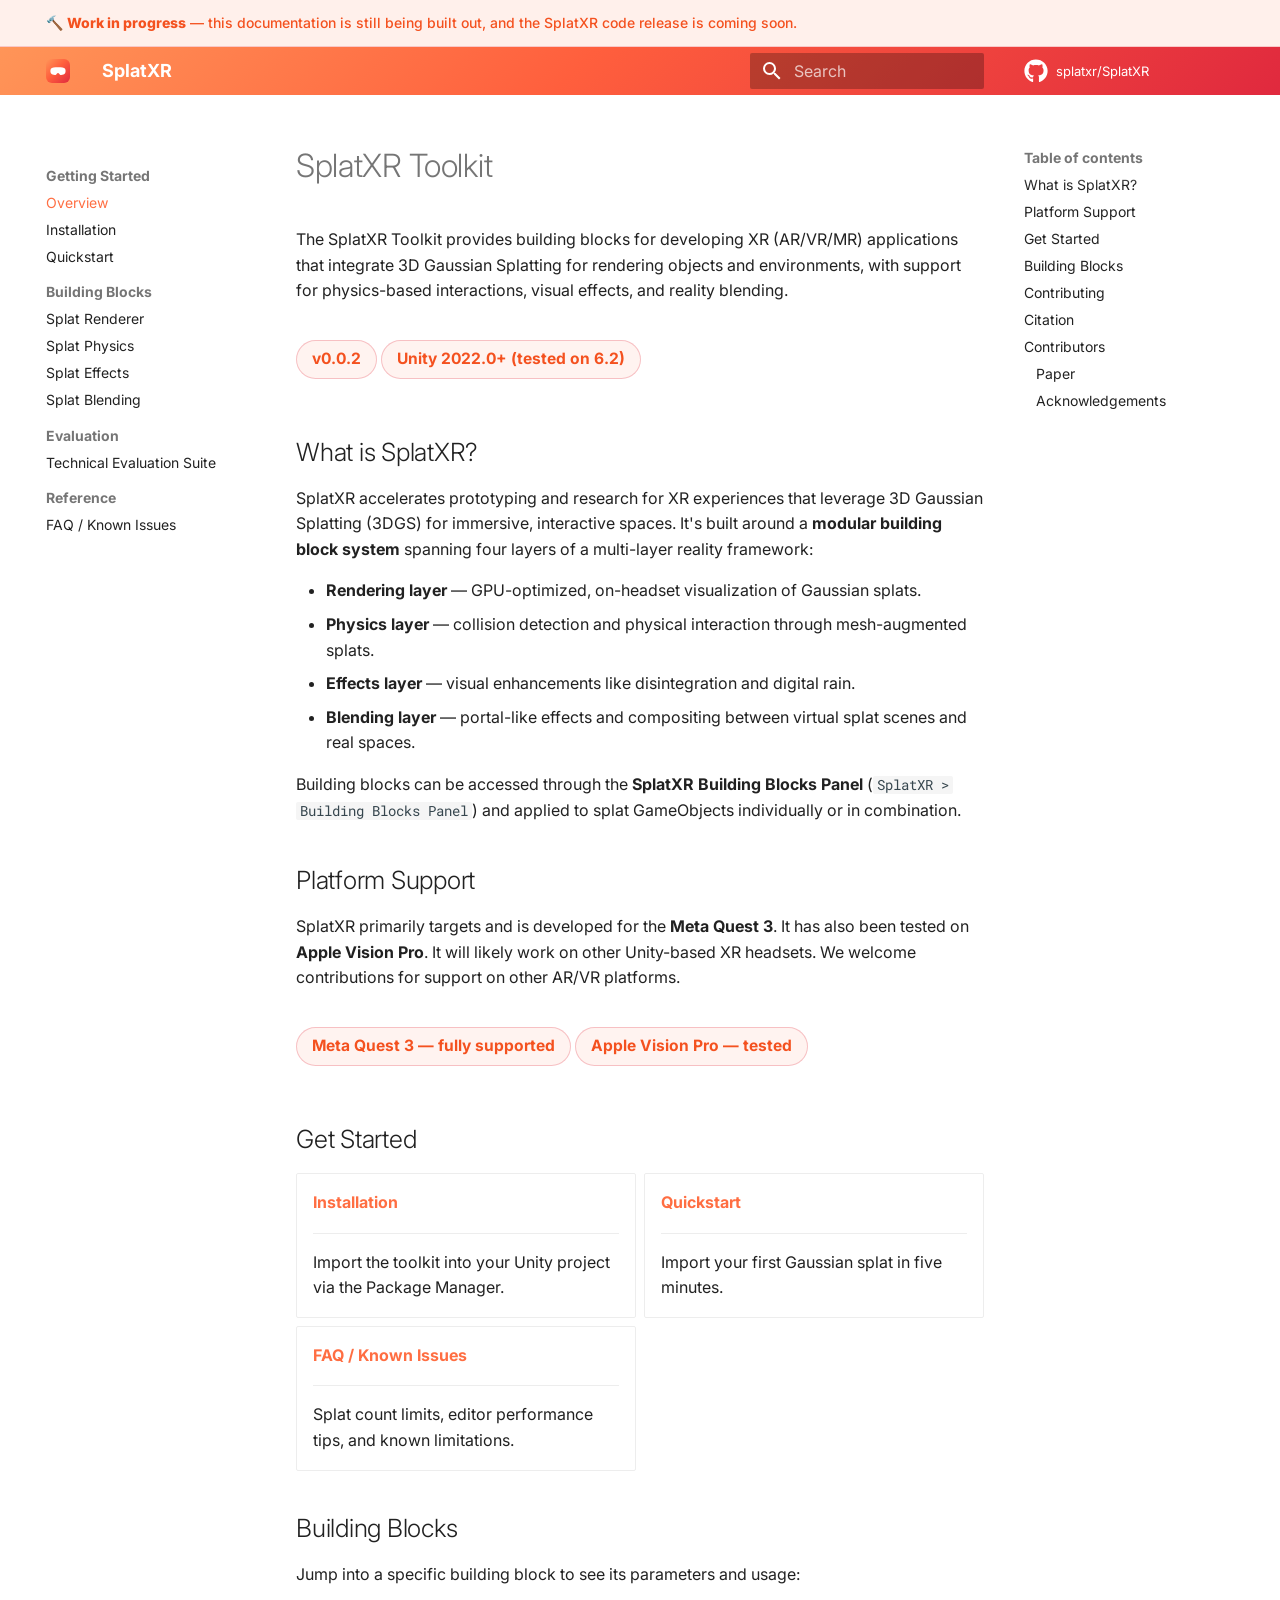
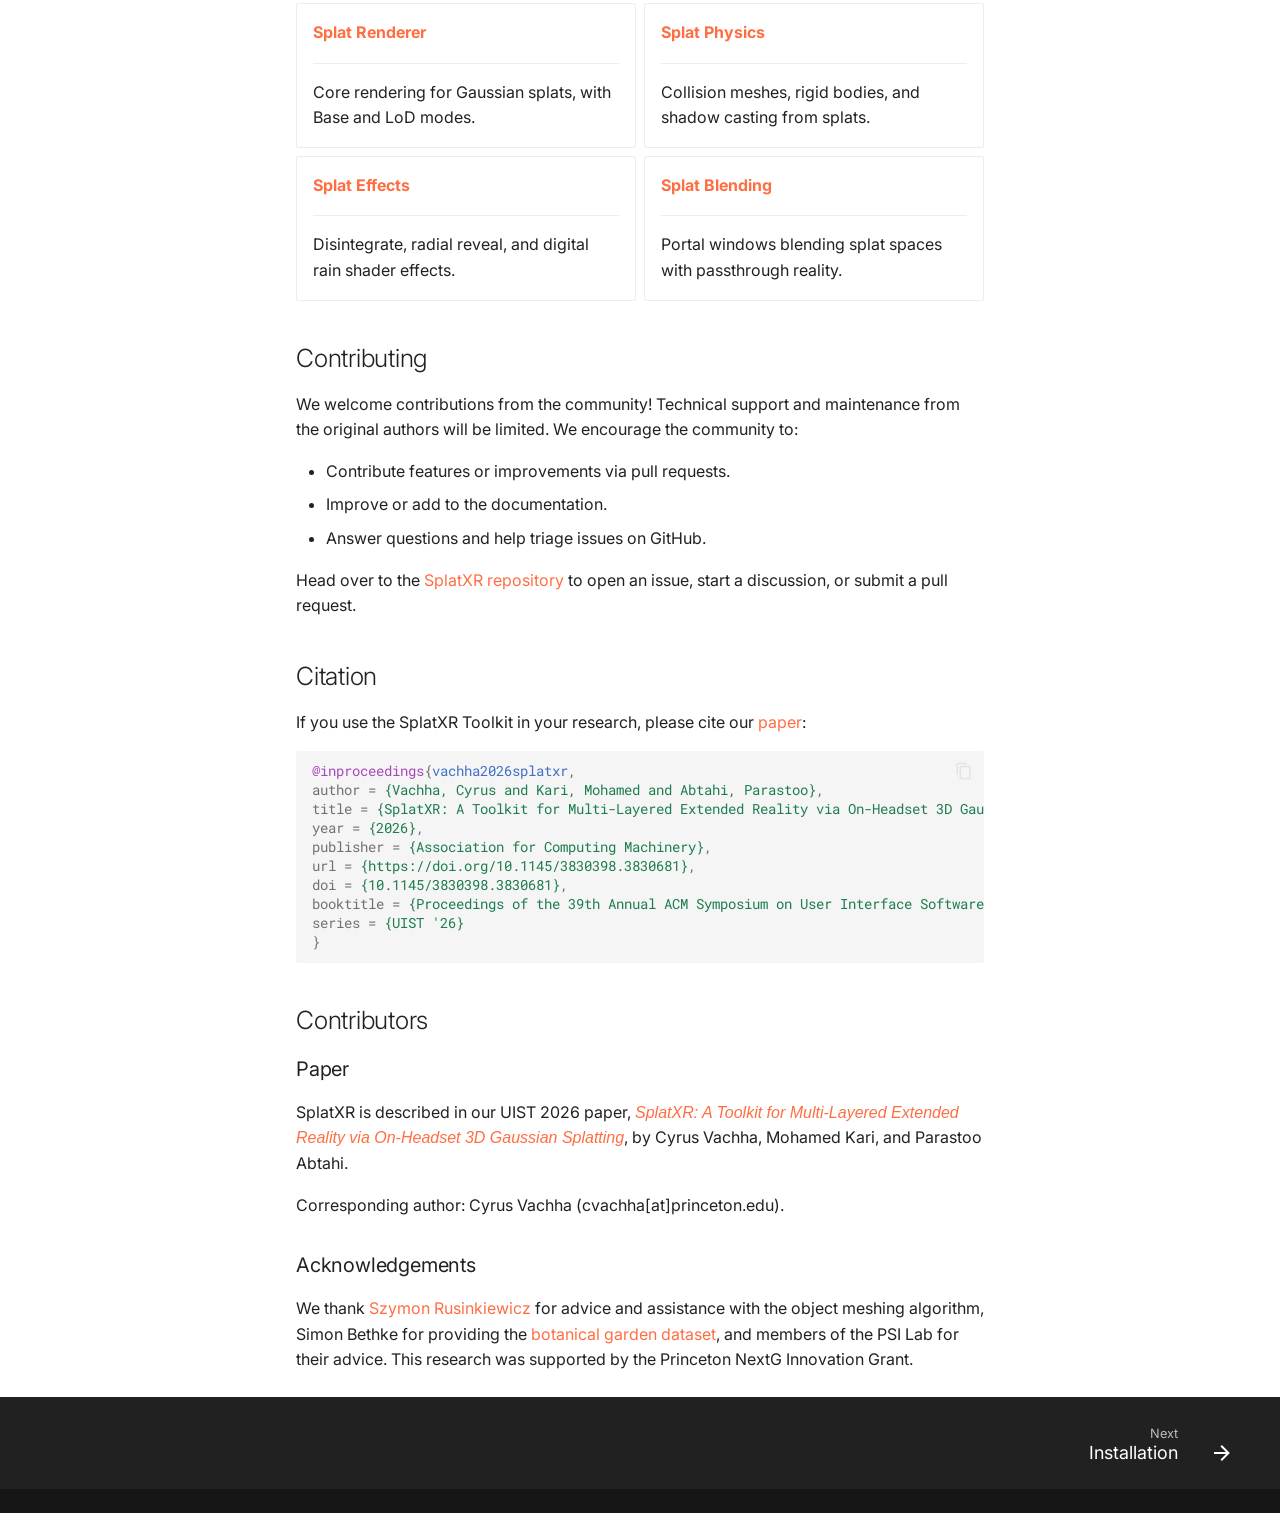
==== commit dd5a5eb2: "updating documentation and homepage" ====
--- a/docs/index.html
+++ b/docs/index.html
@@ -411,6 +411,40 @@
 </li>
       
         <li class="md-nav__item">
+  <a href="#citation" class="md-nav__link">
+    <span class="md-ellipsis">
+      
+        Citation
+      
+    </span>
+  </a>
+  
+</li>
+      
+        <li class="md-nav__item">
+  <a href="#contributors" class="md-nav__link">
+    <span class="md-ellipsis">
+      
+        Contributors
+      
+    </span>
+  </a>
+  
+    <nav class="md-nav" aria-label="Contributors">
+      <ul class="md-nav__list">
+        
+          <li class="md-nav__item">
+  <a href="#paper" class="md-nav__link">
+    <span class="md-ellipsis">
+      
+        Paper
+      
+    </span>
+  </a>
+  
+</li>
+        
+          <li class="md-nav__item">
   <a href="#acknowledgements" class="md-nav__link">
     <span class="md-ellipsis">
       
@@ -418,6 +452,11 @@
       
     </span>
   </a>
+  
+</li>
+        
+      </ul>
+    </nav>
   
 </li>
       
@@ -920,6 +959,40 @@
 </li>
       
         <li class="md-nav__item">
+  <a href="#citation" class="md-nav__link">
+    <span class="md-ellipsis">
+      
+        Citation
+      
+    </span>
+  </a>
+  
+</li>
+      
+        <li class="md-nav__item">
+  <a href="#contributors" class="md-nav__link">
+    <span class="md-ellipsis">
+      
+        Contributors
+      
+    </span>
+  </a>
+  
+    <nav class="md-nav" aria-label="Contributors">
+      <ul class="md-nav__list">
+        
+          <li class="md-nav__item">
+  <a href="#paper" class="md-nav__link">
+    <span class="md-ellipsis">
+      
+        Paper
+      
+    </span>
+  </a>
+  
+</li>
+        
+          <li class="md-nav__item">
   <a href="#acknowledgements" class="md-nav__link">
     <span class="md-ellipsis">
       
@@ -927,6 +1000,11 @@
       
     </span>
   </a>
+  
+</li>
+        
+      </ul>
+    </nav>
   
 </li>
       
@@ -961,16 +1039,15 @@
 <ul>
 <li><strong>Rendering layer</strong> — GPU-optimized, on-headset visualization of Gaussian splats.</li>
 <li><strong>Physics layer</strong> — collision detection and physical interaction through mesh-augmented splats.</li>
-<li><strong>Effects layer</strong> — visual enhancements like disintegration and distortion.</li>
+<li><strong>Effects layer</strong> — visual enhancements like disintegration and digital rain.</li>
 <li><strong>Blending layer</strong> — portal-like effects and compositing between virtual splat scenes and real spaces.</li>
 </ul>
 <p>Building blocks can be accessed through the <strong>SplatXR Building Blocks Panel</strong> (<code>SplatXR &gt; Building Blocks Panel</code>) and applied to splat GameObjects individually or in combination.</p>
 <h2 id="platform-support">Platform Support<a class="headerlink" href="#platform-support" title="Permanent link">&para;</a></h2>
-<p>SplatXR primarily targets and is developed for the <strong>Meta Quest 3</strong>. It has also been tested on <strong>Apple Vision Pro</strong> and <strong>Samsung Galaxy XR</strong>. It will likely work on other Unity-based XR headsets, but those haven't been tested yet.</p>
+<p>SplatXR primarily targets and is developed for the <strong>Meta Quest 3</strong>. It has also been tested on <strong>Apple Vision Pro</strong>. It will likely work on other Unity-based XR headsets. We welcome contributions for support on other AR/VR platforms.</p>
 <div class="tag-row">
-<p><span class="tag-pill">Meta Quest 3 — primary target</span>
-<span class="tag-pill">Apple Vision Pro — tested</span>
-<span class="tag-pill">Samsung Galaxy XR — tested</span></p>
+<p><span class="tag-pill">Meta Quest 3 — fully supported</span>
+<span class="tag-pill">Apple Vision Pro — tested</span></p>
 </div>
 <h2 id="get-started">Get Started<a class="headerlink" href="#get-started" title="Permanent link">&para;</a></h2>
 <div class="grid cards">
@@ -1009,7 +1086,7 @@
 <li>
 <p><strong><a href="building-blocks/effects.html">Splat Effects</a></strong></p>
 <hr />
-<p>Disintegrate, radial reveal, and distortion shader effects.</p>
+<p>Disintegrate, radial reveal, and digital rain shader effects.</p>
 </li>
 <li>
 <p><strong><a href="building-blocks/blending.html">Splat Blending</a></strong></p>
@@ -1026,7 +1103,24 @@
 <li>Answer questions and help triage issues on GitHub.</li>
 </ul>
 <p>Head over to the <a href="https://github.com/splatxr/SplatXR">SplatXR repository</a> to open an issue, start a discussion, or submit a pull request.</p>
-<h2 id="acknowledgements">Acknowledgements<a class="headerlink" href="#acknowledgements" title="Permanent link">&para;</a></h2>
+<h2 id="citation">Citation<a class="headerlink" href="#citation" title="Permanent link">&para;</a></h2>
+<p>If you use the SplatXR Toolkit in your research, please cite our <a href="https://splatxr.github.io/static/paper/splatxr_uist26_paper.pdf">paper</a>:</p>
+<div class="highlight"><pre><span></span><code><span class="nc">@inproceedings</span><span class="p">{</span><span class="nl">vachha2026splatxr</span><span class="p">,</span>
+<span class="na">author</span><span class="w"> </span><span class="p">=</span><span class="w"> </span><span class="s">{Vachha, Cyrus and Kari, Mohamed and Abtahi, Parastoo}</span><span class="p">,</span>
+<span class="na">title</span><span class="w"> </span><span class="p">=</span><span class="w"> </span><span class="s">{SplatXR: A Toolkit for Multi-Layered Extended Reality via On-Headset 3D Gaussian Splatting}</span><span class="p">,</span>
+<span class="na">year</span><span class="w"> </span><span class="p">=</span><span class="w"> </span><span class="s">{2026}</span><span class="p">,</span>
+<span class="na">publisher</span><span class="w"> </span><span class="p">=</span><span class="w"> </span><span class="s">{Association for Computing Machinery}</span><span class="p">,</span>
+<span class="na">url</span><span class="w"> </span><span class="p">=</span><span class="w"> </span><span class="s">{https://doi.org/10.1145/3830398.3830681}</span><span class="p">,</span>
+<span class="na">doi</span><span class="w"> </span><span class="p">=</span><span class="w"> </span><span class="s">{10.1145/3830398.3830681}</span><span class="p">,</span>
+<span class="na">booktitle</span><span class="w"> </span><span class="p">=</span><span class="w"> </span><span class="s">{Proceedings of the 39th Annual ACM Symposium on User Interface Software and Technology}</span><span class="p">,</span>
+<span class="na">series</span><span class="w"> </span><span class="p">=</span><span class="w"> </span><span class="s">{UIST &#39;26}</span>
+<span class="p">}</span>
+</code></pre></div>
+<h2 id="contributors">Contributors<a class="headerlink" href="#contributors" title="Permanent link">&para;</a></h2>
+<h3 id="paper">Paper<a class="headerlink" href="#paper" title="Permanent link">&para;</a></h3>
+<p>SplatXR is described in our UIST 2026 paper, <a href="https://splatxr.github.io/static/paper/splatxr_uist26_paper.pdf"><em>SplatXR: A Toolkit for Multi-Layered Extended Reality via On-Headset 3D Gaussian Splatting</em></a>, by Cyrus Vachha, Mohamed Kari, and Parastoo Abtahi.</p>
+<p>Corresponding author: Cyrus Vachha (cvachha[at]princeton.edu).</p>
+<h3 id="acknowledgements">Acknowledgements<a class="headerlink" href="#acknowledgements" title="Permanent link">&para;</a></h3>
 <p>We thank <a href="https://www.cs.princeton.edu/~smr/">Szymon Rusinkiewicz</a> for advice and assistance with the object meshing algorithm, Simon Bethke for providing the <a href="https://www.kaggle.com/datasets/simonbethke/botanical-garden-america">botanical garden dataset</a>, and members of the PSI Lab for their advice. This research was supported by the Princeton NextG Innovation Grant.</p>
 
 
--- a/docs/stylesheets/extra.css
+++ b/docs/stylesheets/extra.css
@@ -65,3 +65,39 @@
   padding: 0.3rem 0.75rem;
   border-radius: 999px;
 }
+
+/* Side-by-side looping video examples (e.g. Splat Effects page) */
+.video-grid {
+  display: grid;
+  grid-template-columns: repeat(auto-fit, minmax(14rem, 1fr));
+  gap: 1rem;
+  margin: 1rem 0 1.5rem;
+}
+
+.video-grid figure {
+  margin: 0;
+}
+
+.video-grid video {
+  display: block;
+  width: 100%;
+  aspect-ratio: 1 / 1;
+  object-fit: cover;
+  border-radius: 0.4rem;
+  background: #000;
+}
+
+.video-grid figcaption {
+  margin-top: 0.4rem;
+  font-size: 0.75rem;
+  text-align: left;
+}
+
+/* Greyed-out button for links that aren't available yet (e.g. unreleased repos) */
+.md-typeset .md-button--disabled,
+.md-typeset .md-button--disabled:hover {
+  color: var(--md-default-fg-color--light);
+  background-color: var(--md-default-fg-color--lightest);
+  border-color: var(--md-default-fg-color--lightest);
+  cursor: not-allowed;
+}
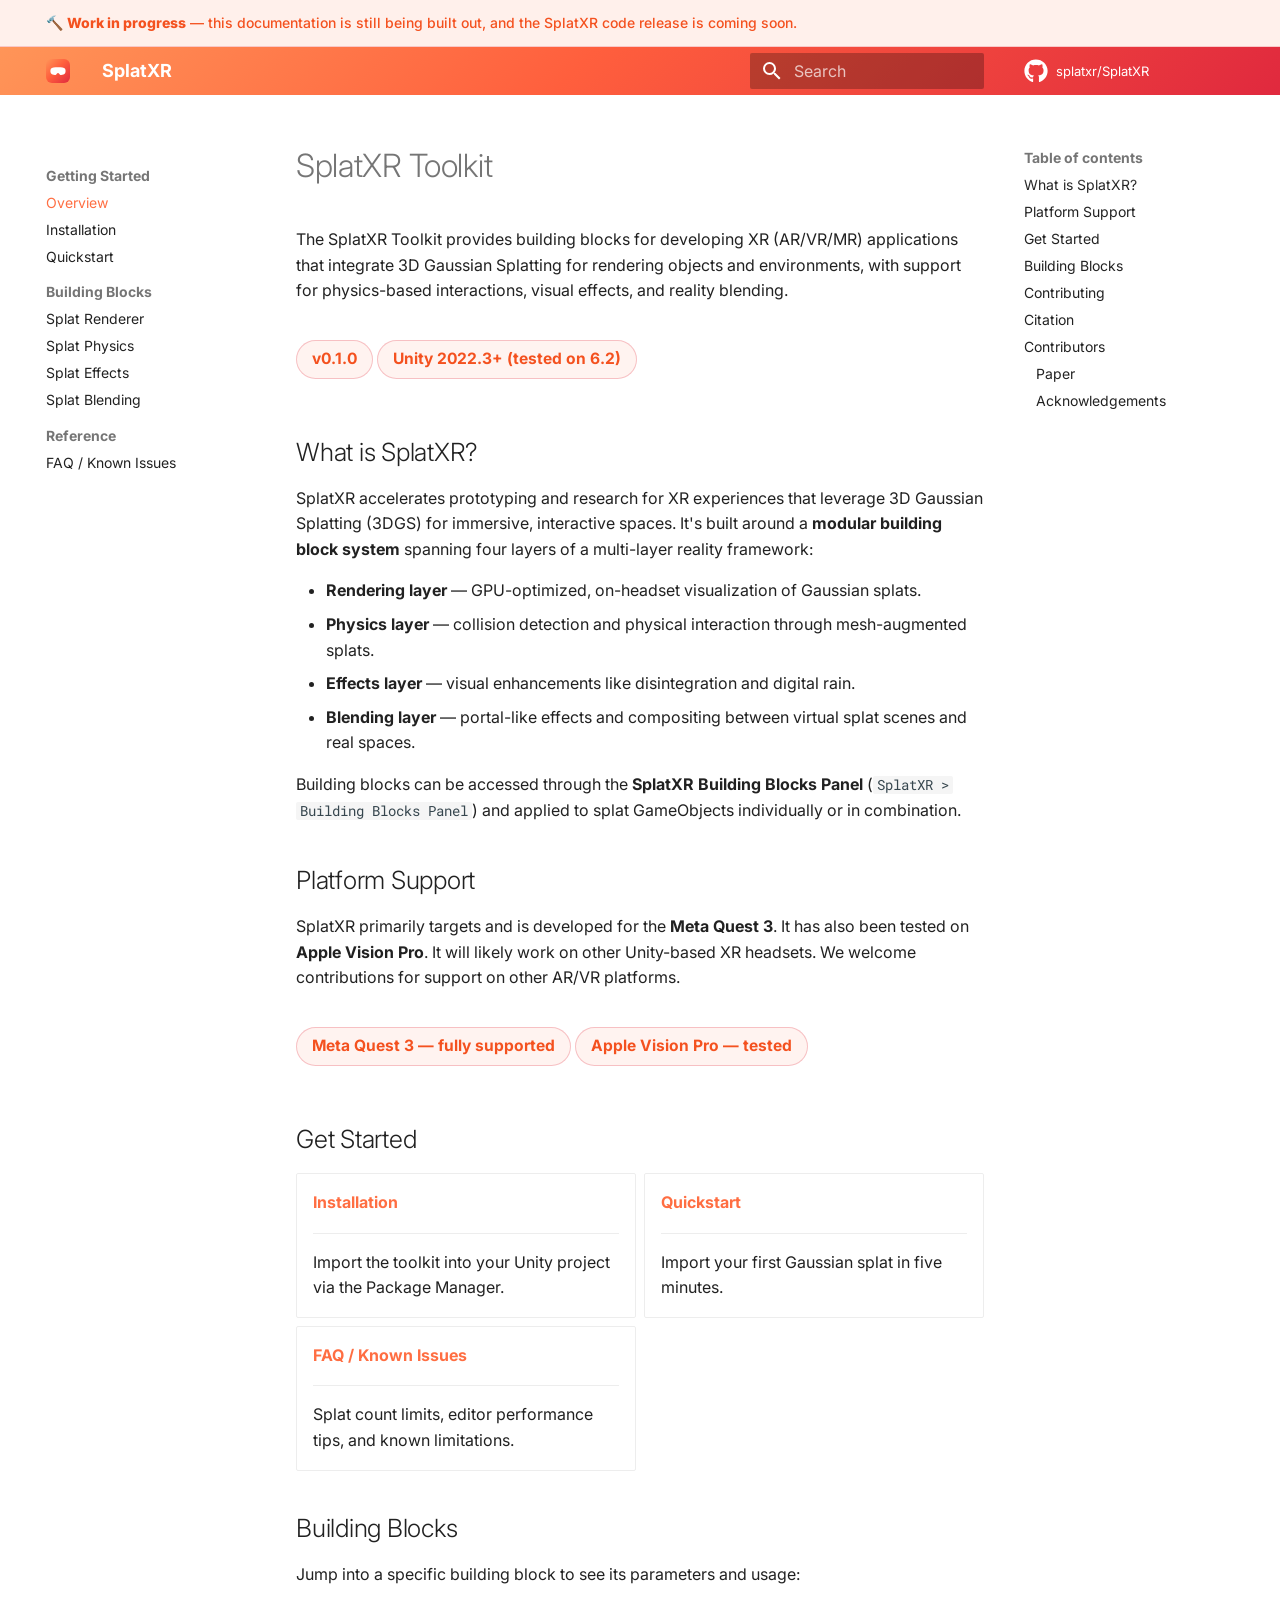
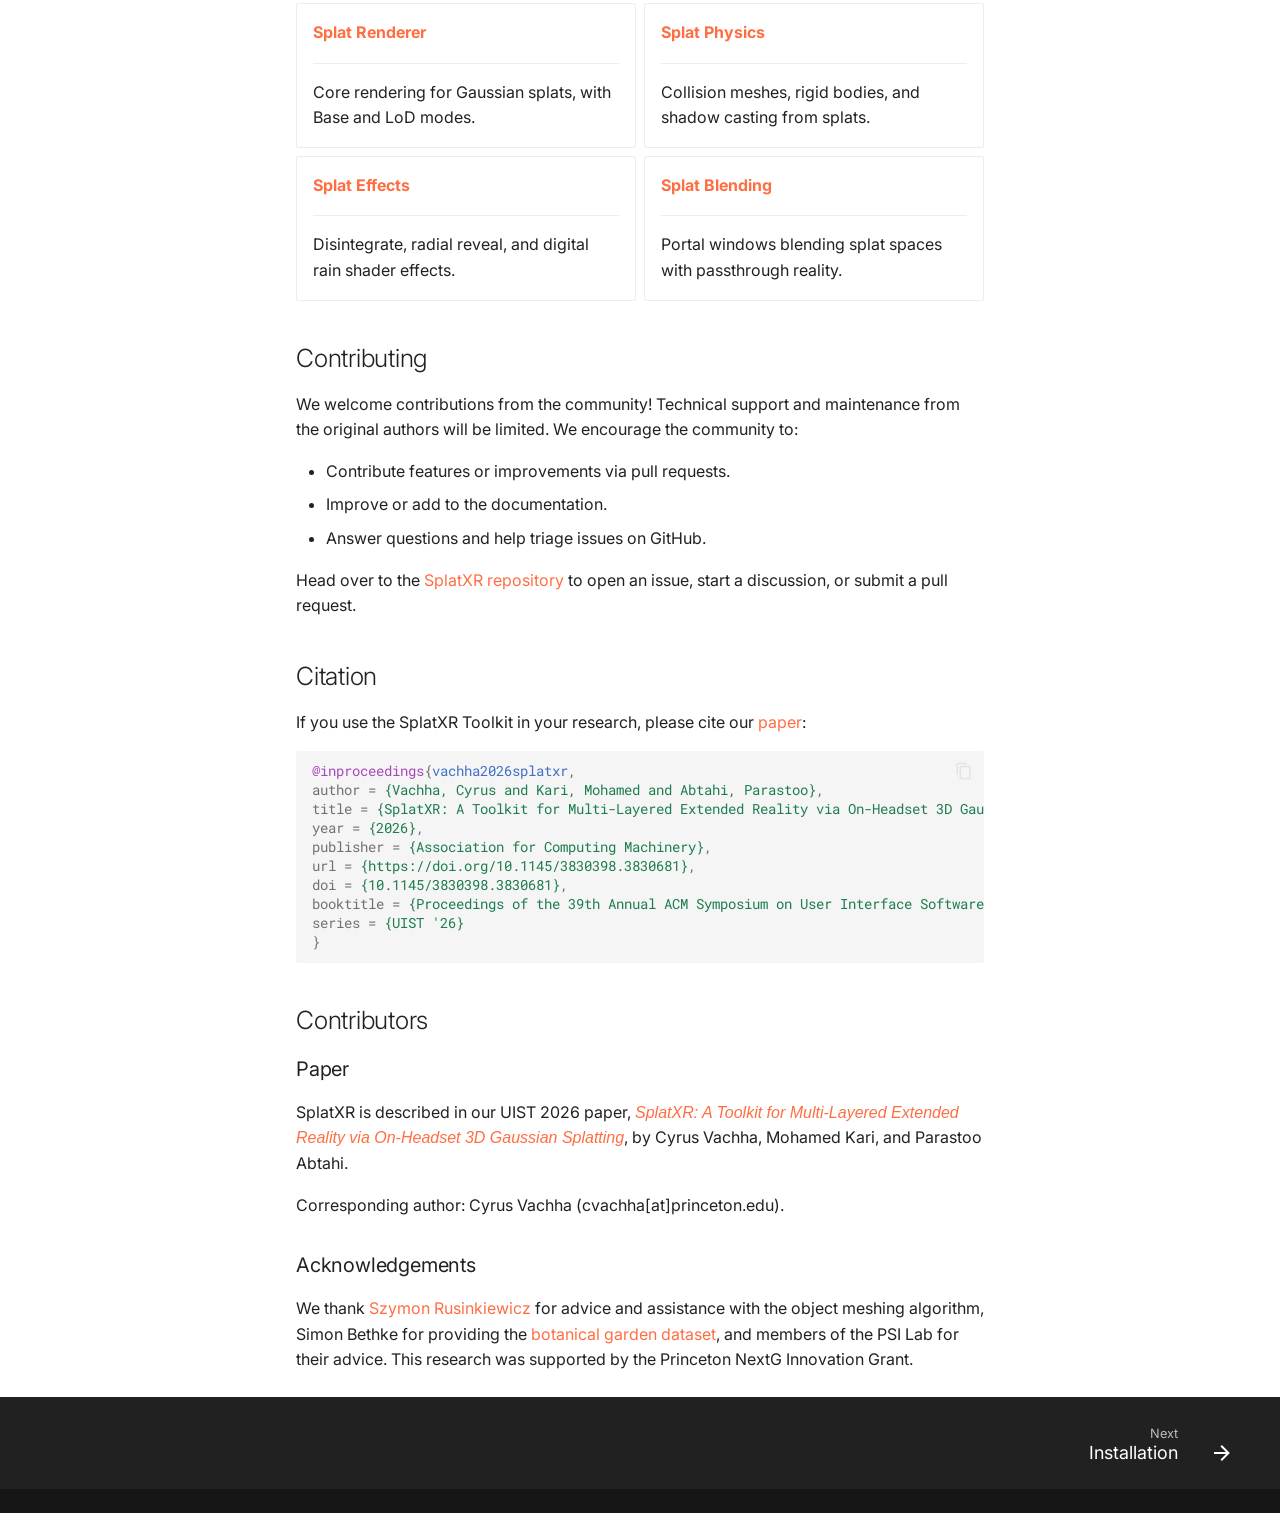
==== commit ce8f8fab: "re tooling of site details and structure and og image" ====
--- a/docs/index.html
+++ b/docs/index.html
@@ -733,7 +733,7 @@
   <span class="md-ellipsis">
     
   
-    Evaluation
+    Reference
   
 
     
@@ -746,93 +746,6 @@
         
         <nav class="md-nav" data-md-level="1" aria-labelledby="__nav_3_label" aria-expanded="false">
           <label class="md-nav__title" for="__nav_3">
-            <span class="md-nav__icon md-icon"></span>
-            
-  
-    Evaluation
-  
-
-          </label>
-          <ul class="md-nav__list" data-md-scrollfix>
-            
-              
-                
-  
-  
-  
-  
-    <li class="md-nav__item">
-      <a href="technical-evaluation.html" class="md-nav__link">
-        
-  
-  
-  <span class="md-ellipsis">
-    
-  
-    Technical Evaluation Suite
-  
-
-    
-  </span>
-  
-  
-
-      </a>
-    </li>
-  
-
-              
-            
-          </ul>
-        </nav>
-      
-    </li>
-  
-
-    
-      
-      
-  
-  
-  
-  
-    
-    
-    
-    
-      
-        
-        
-      
-    
-    
-    <li class="md-nav__item md-nav__item--section md-nav__item--nested">
-      
-        
-        
-        <input class="md-nav__toggle md-toggle " type="checkbox" id="__nav_4" >
-        
-          
-          <label class="md-nav__link" for="__nav_4" id="__nav_4_label" tabindex="">
-            
-  
-  
-  <span class="md-ellipsis">
-    
-  
-    Reference
-  
-
-    
-  </span>
-  
-  
-
-            <span class="md-nav__icon md-icon"></span>
-          </label>
-        
-        <nav class="md-nav" data-md-level="1" aria-labelledby="__nav_4_label" aria-expanded="false">
-          <label class="md-nav__title" for="__nav_4">
             <span class="md-nav__icon md-icon"></span>
             
   
@@ -1031,8 +944,8 @@
 <h1 id="splatxr-toolkit">SplatXR Toolkit<a class="headerlink" href="#splatxr-toolkit" title="Permanent link">&para;</a></h1>
 <p>The SplatXR Toolkit provides building blocks for developing XR (AR/VR/MR) applications that integrate 3D Gaussian Splatting for rendering objects and environments, with support for physics-based interactions, visual effects, and reality blending.</p>
 <div class="tag-row">
-<p><span class="tag-pill">v0.0.2</span>
-<span class="tag-pill">Unity 2022.0+ (tested on 6.2)</span></p>
+<p><span class="tag-pill">v0.1.0</span>
+<span class="tag-pill">Unity 2022.3+ (tested on 6.2)</span></p>
 </div>
 <h2 id="what-is-splatxr">What is SplatXR?<a class="headerlink" href="#what-is-splatxr" title="Permanent link">&para;</a></h2>
 <p>SplatXR accelerates prototyping and research for XR experiences that leverage 3D Gaussian Splatting (3DGS) for immersive, interactive spaces. It's built around a <strong>modular building block system</strong> spanning four layers of a multi-layer reality framework:</p>
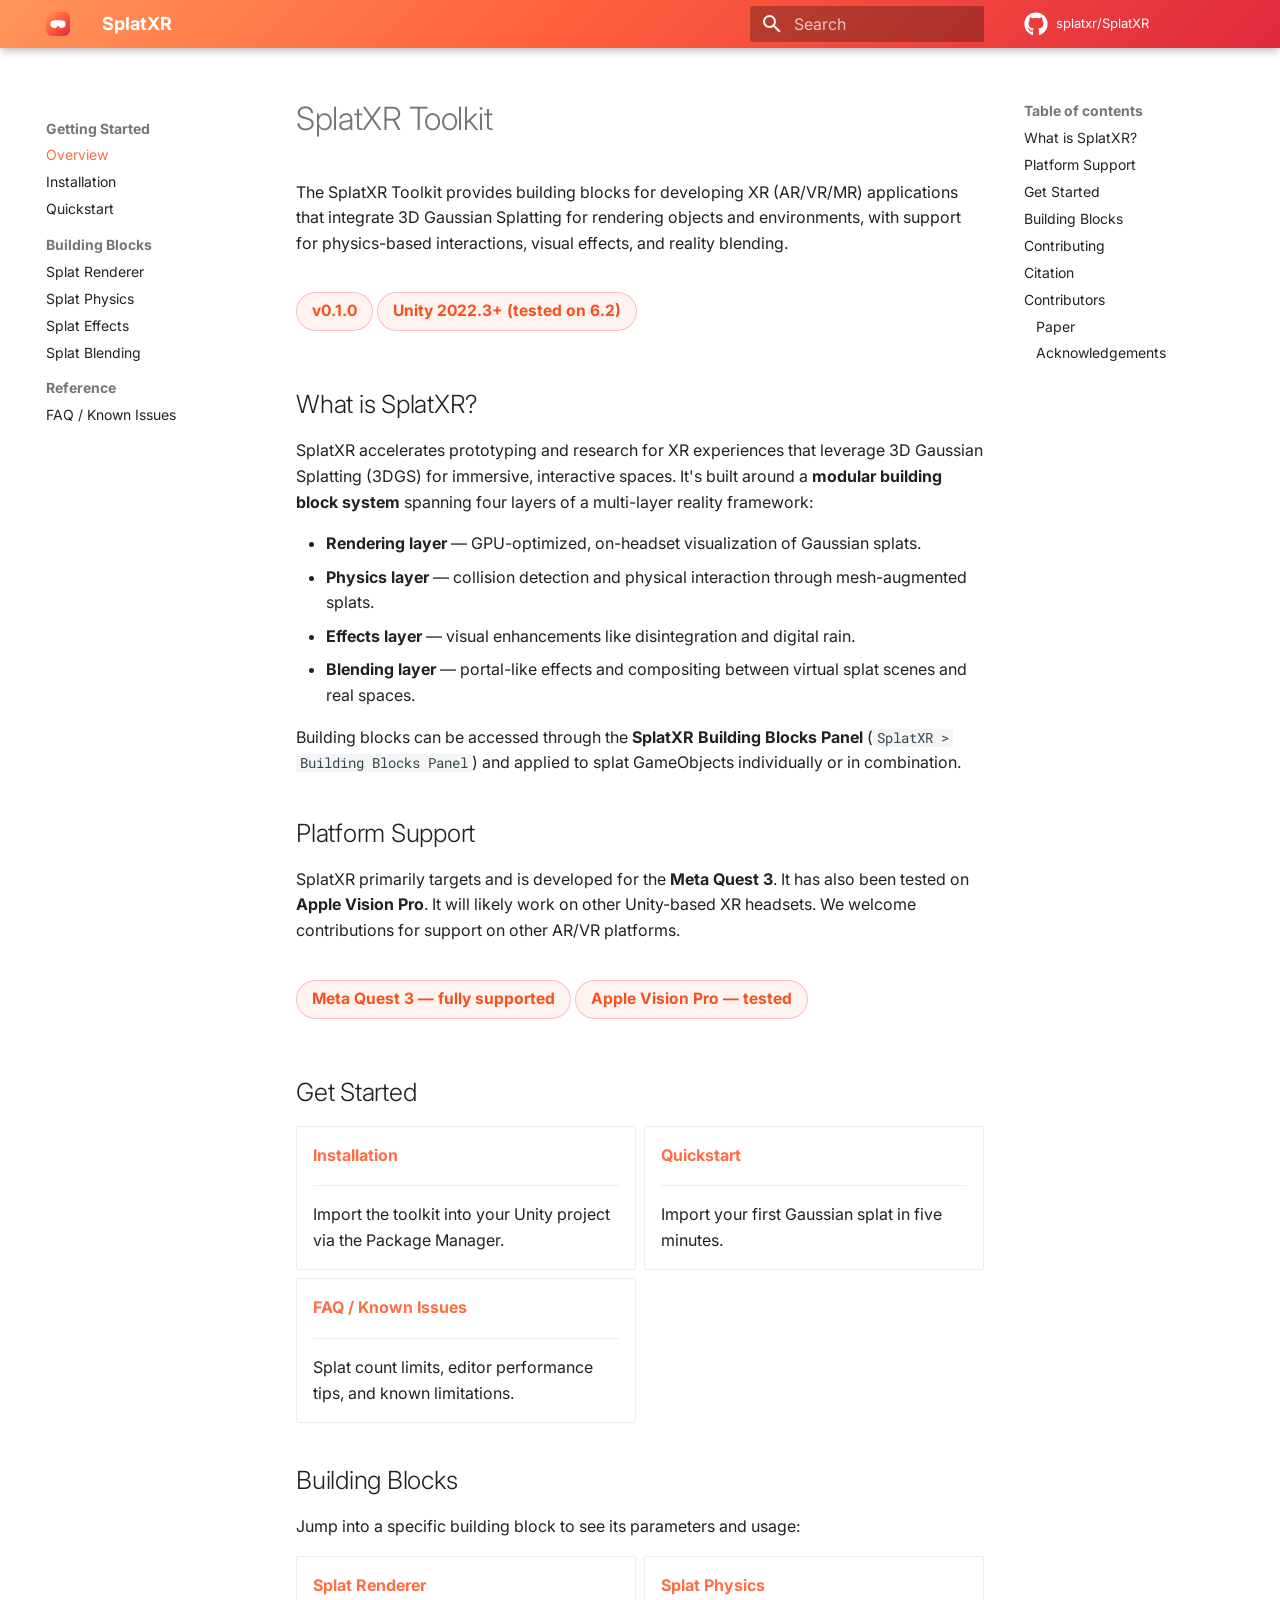
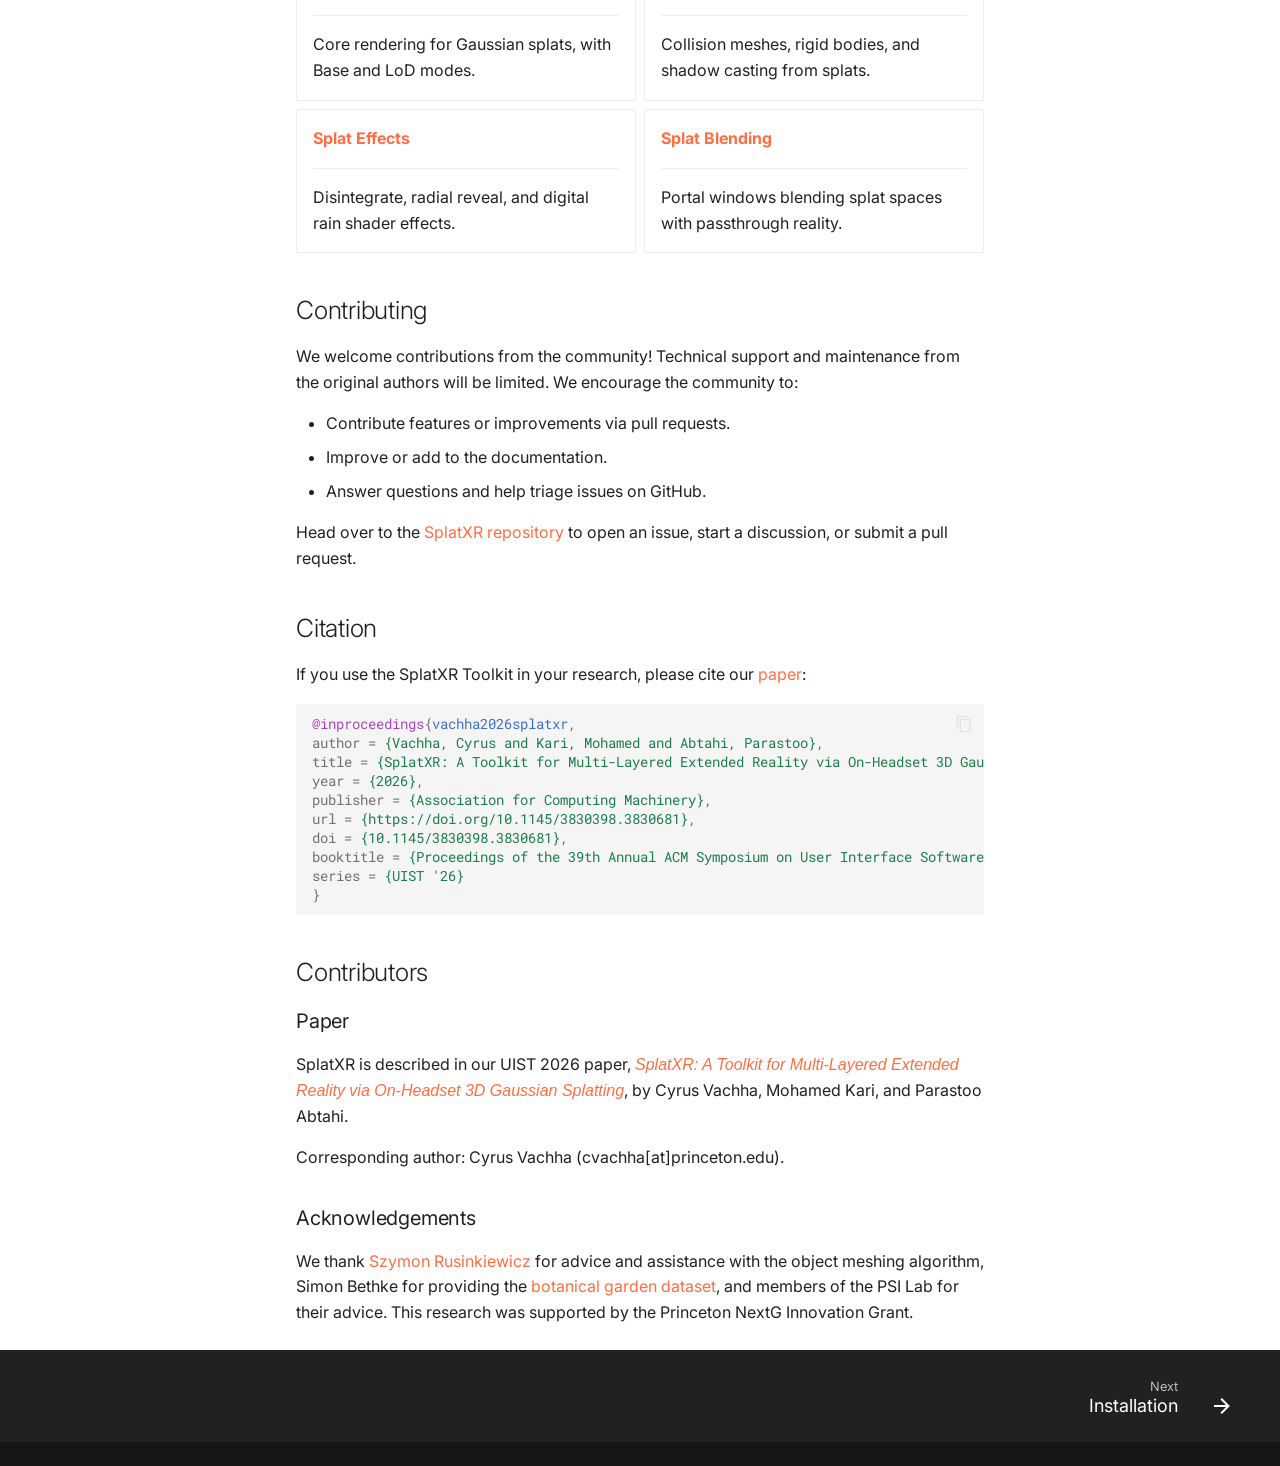
==== commit 430683e0: "more cleanup" ====
--- a/docs/index.html
+++ b/docs/index.html
@@ -82,16 +82,6 @@
       
     </div>
     <div data-md-component="announce">
-      
-        <aside class="md-banner">
-          <div class="md-banner__inner md-grid md-typeset">
-            
-            
-<span>🔨 <strong>Work in progress</strong> &mdash; this documentation is still being built out, and the SplatXR code release is coming soon.</span>
-
-          </div>
-          
-        </aside>
       
     </div>
     
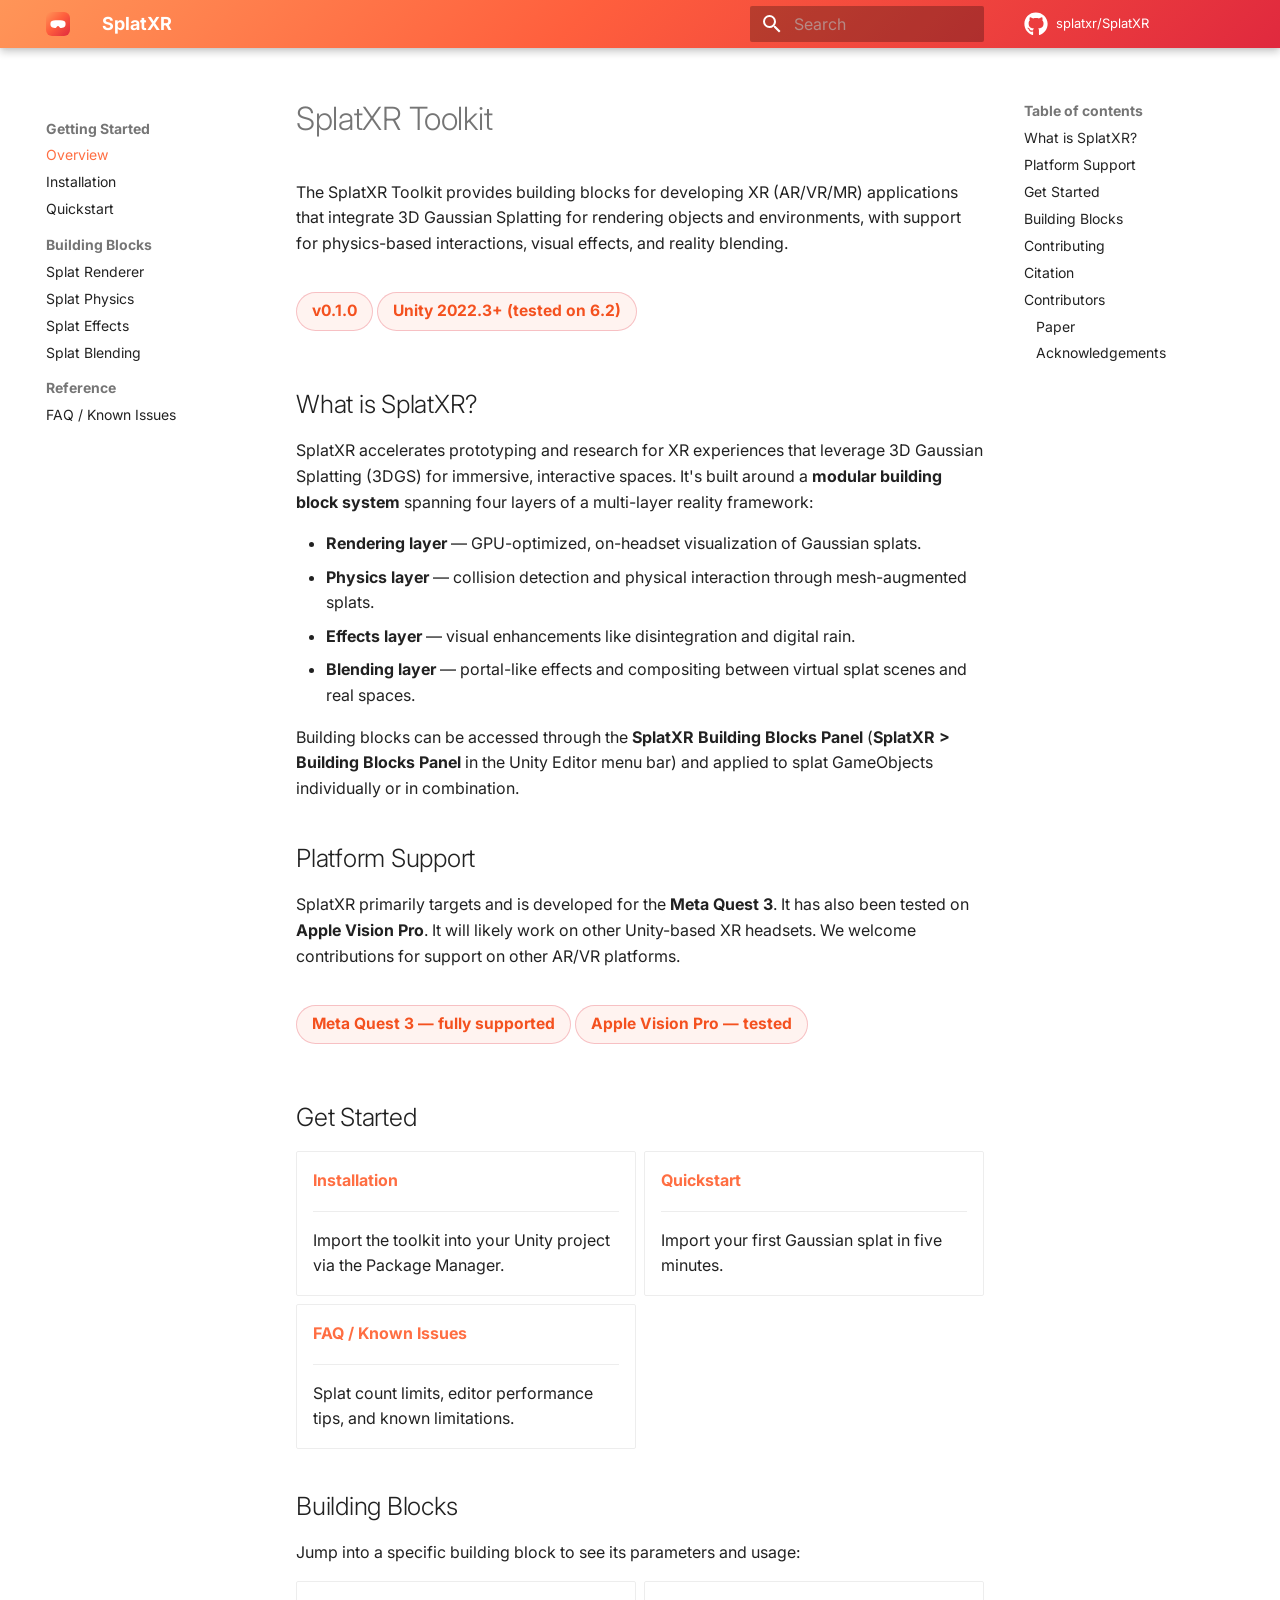
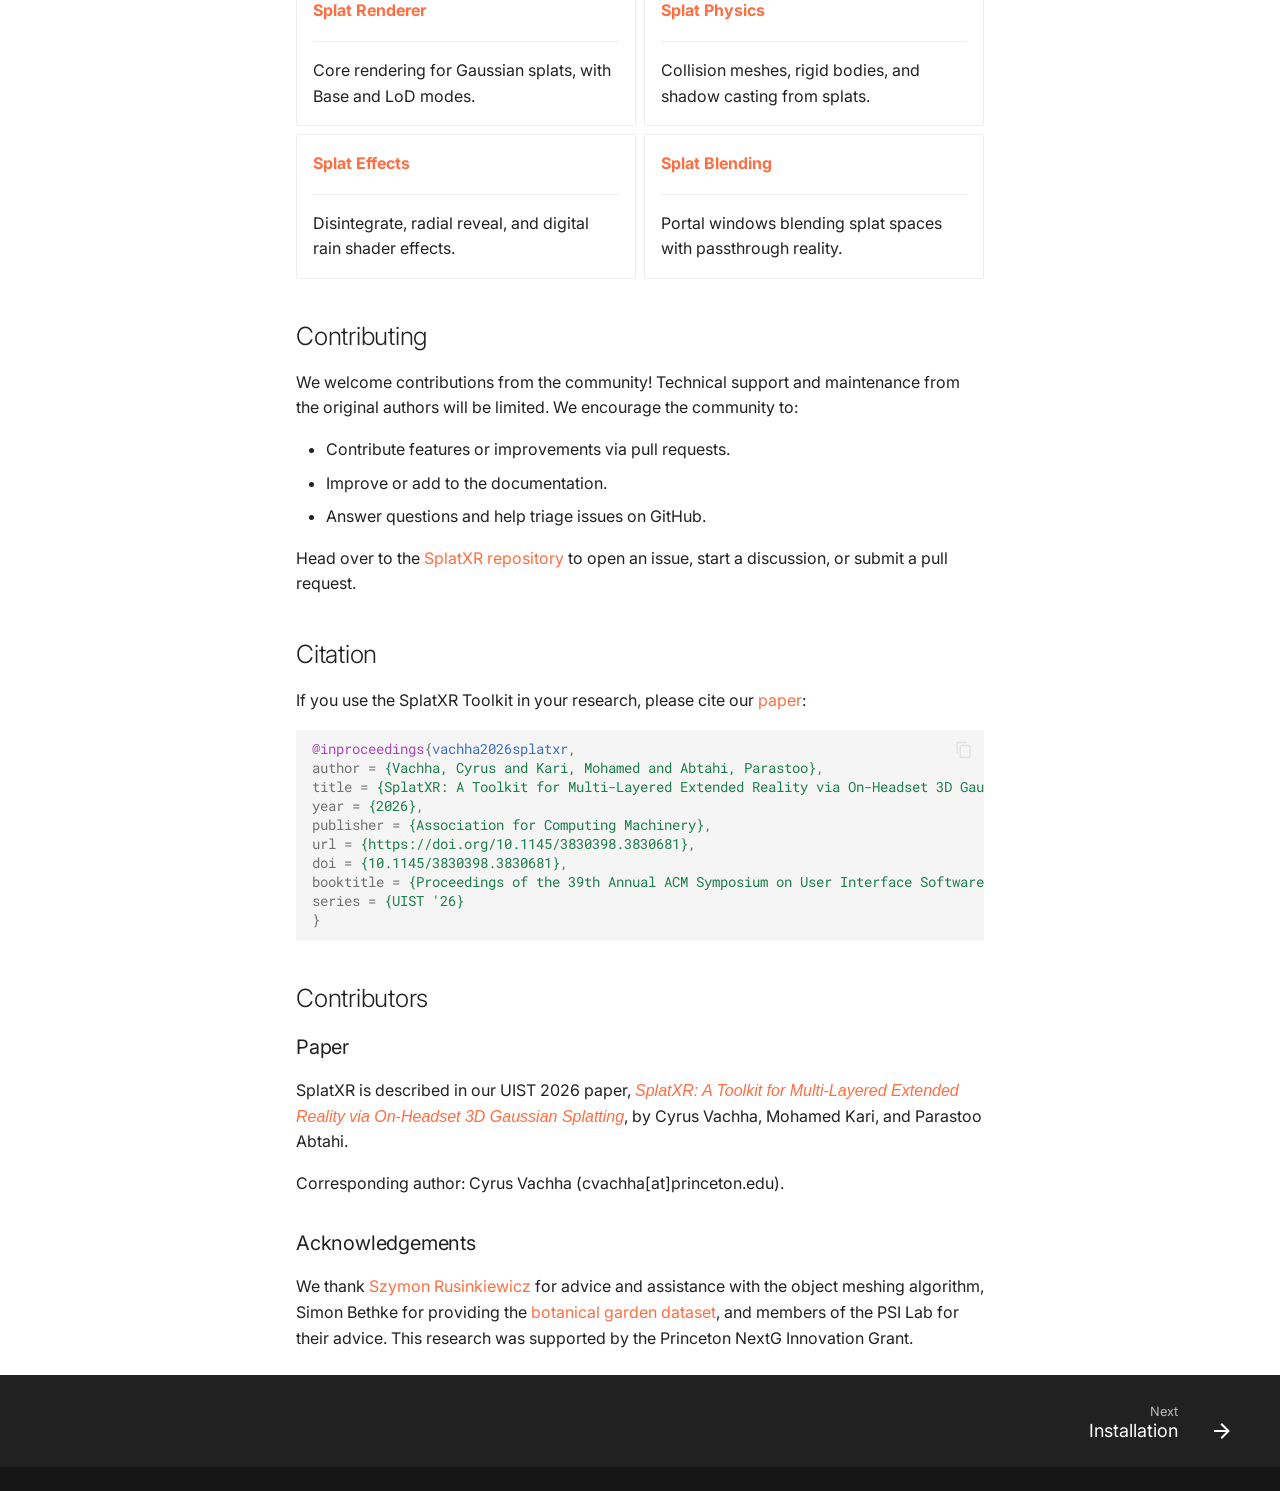
==== commit 82724c61: "updating docs" ====
--- a/docs/index.html
+++ b/docs/index.html
@@ -945,7 +945,7 @@
 <li><strong>Effects layer</strong> — visual enhancements like disintegration and digital rain.</li>
 <li><strong>Blending layer</strong> — portal-like effects and compositing between virtual splat scenes and real spaces.</li>
 </ul>
-<p>Building blocks can be accessed through the <strong>SplatXR Building Blocks Panel</strong> (<code>SplatXR &gt; Building Blocks Panel</code>) and applied to splat GameObjects individually or in combination.</p>
+<p>Building blocks can be accessed through the <strong>SplatXR Building Blocks Panel</strong> (<strong>SplatXR &gt; Building Blocks Panel</strong> in the Unity Editor menu bar) and applied to splat GameObjects individually or in combination.</p>
 <h2 id="platform-support">Platform Support<a class="headerlink" href="#platform-support" title="Permanent link">&para;</a></h2>
 <p>SplatXR primarily targets and is developed for the <strong>Meta Quest 3</strong>. It has also been tested on <strong>Apple Vision Pro</strong>. It will likely work on other Unity-based XR headsets. We welcome contributions for support on other AR/VR platforms.</p>
 <div class="tag-row">
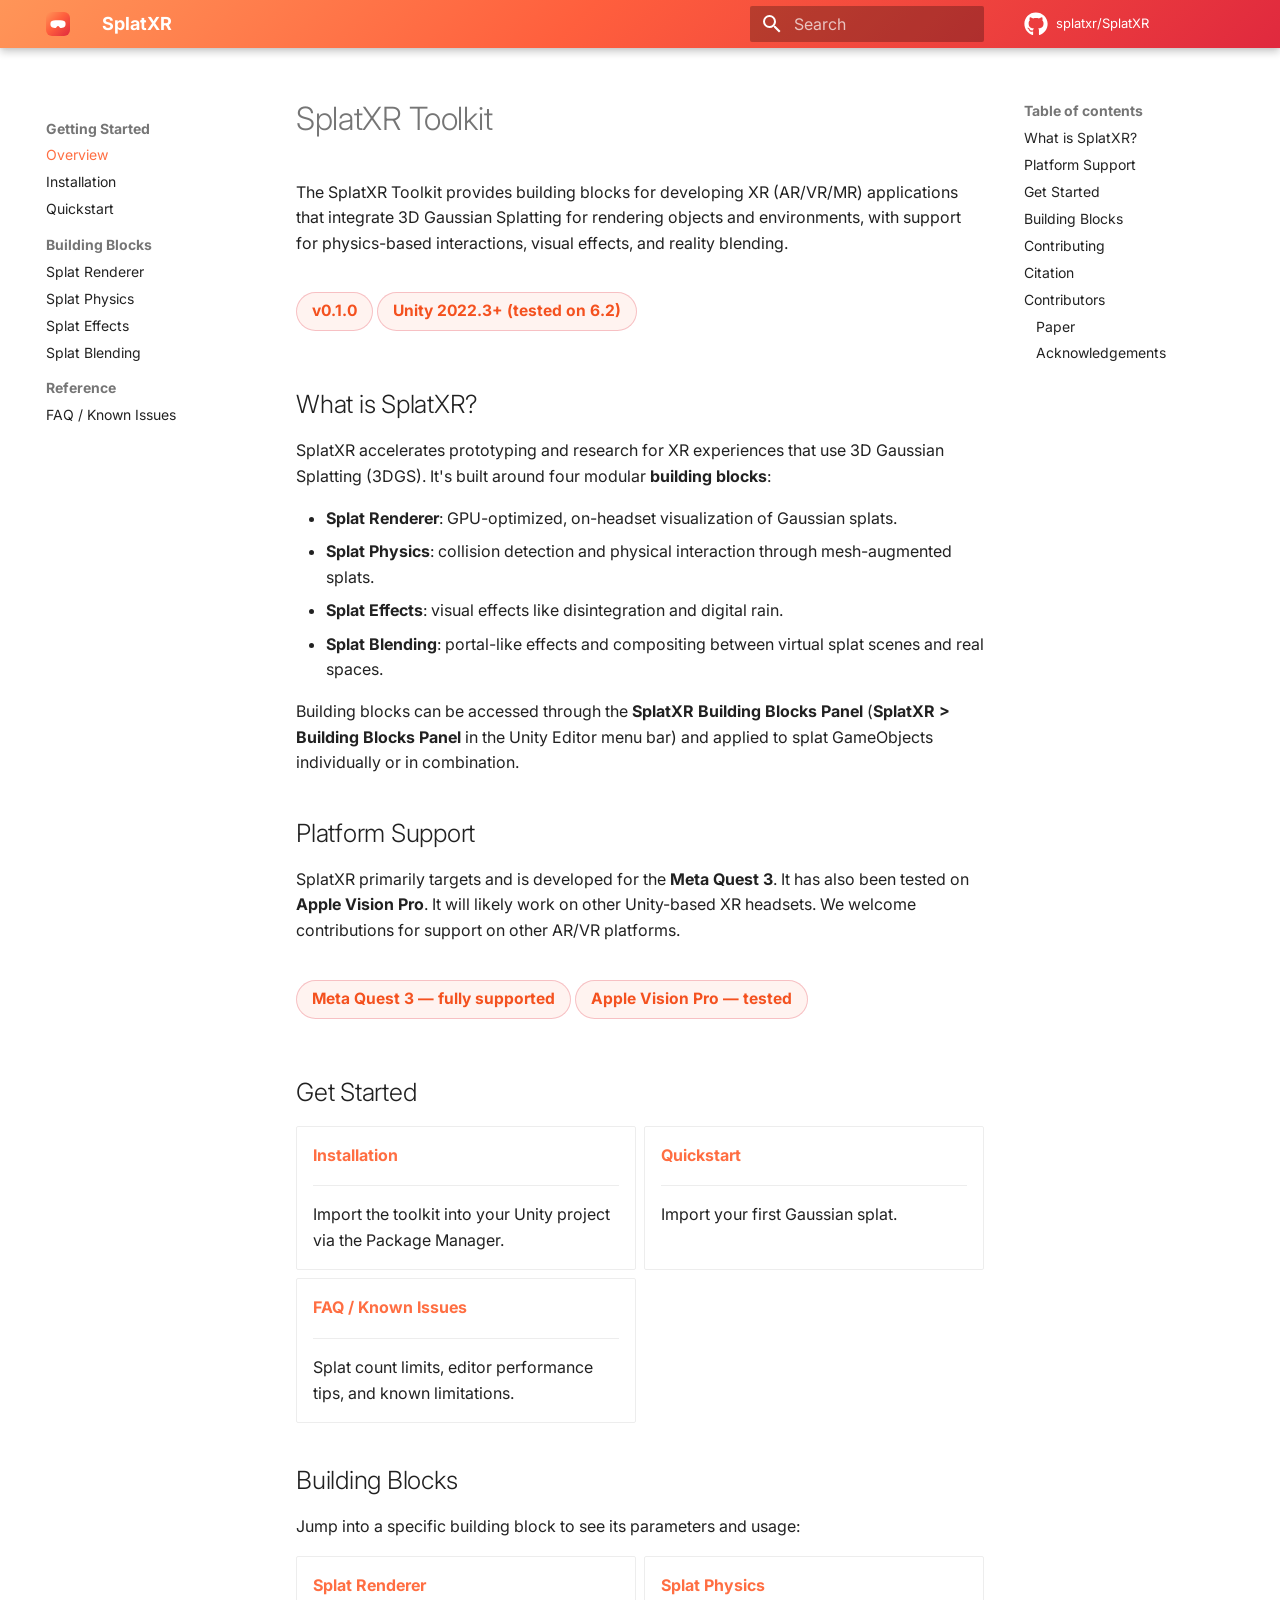
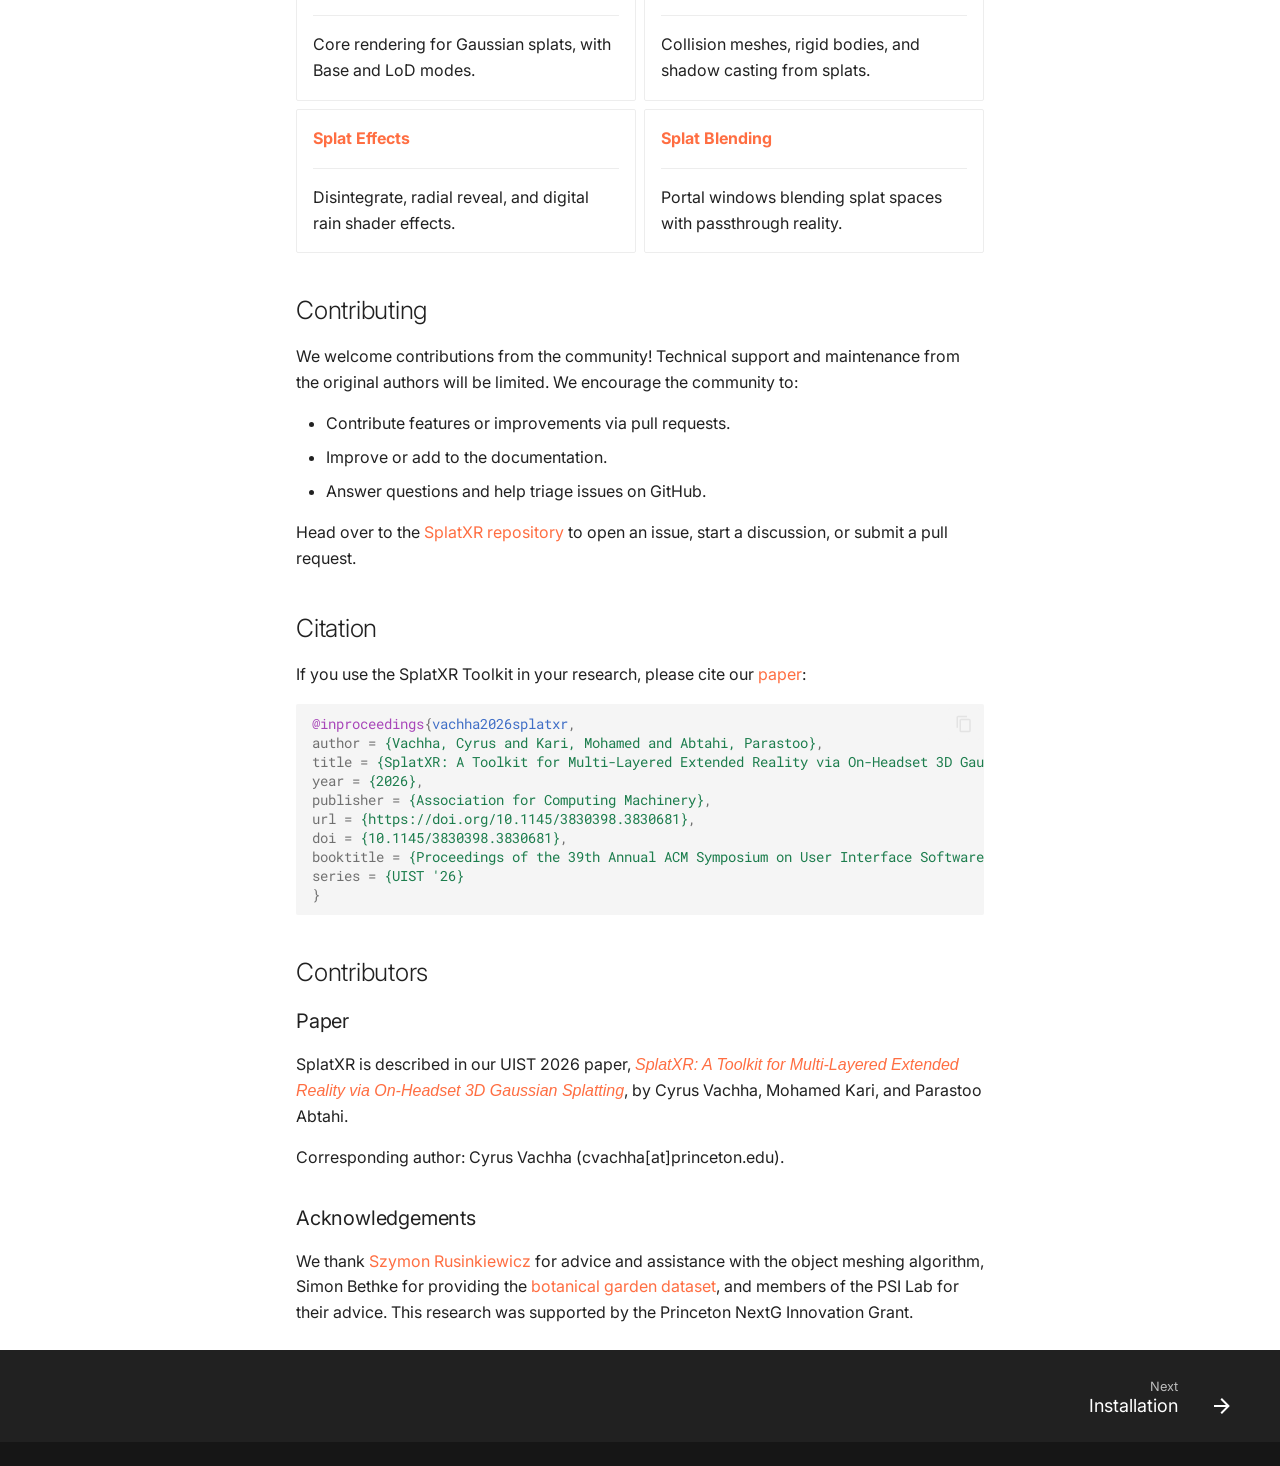
==== commit 457f671e: "updating docs" ====
--- a/docs/index.html
+++ b/docs/index.html
@@ -938,12 +938,12 @@
 <span class="tag-pill">Unity 2022.3+ (tested on 6.2)</span></p>
 </div>
 <h2 id="what-is-splatxr">What is SplatXR?<a class="headerlink" href="#what-is-splatxr" title="Permanent link">&para;</a></h2>
-<p>SplatXR accelerates prototyping and research for XR experiences that leverage 3D Gaussian Splatting (3DGS) for immersive, interactive spaces. It's built around a <strong>modular building block system</strong> spanning four layers of a multi-layer reality framework:</p>
+<p>SplatXR accelerates prototyping and research for XR experiences that use 3D Gaussian Splatting (3DGS). It's built around four modular <strong>building blocks</strong>:</p>
 <ul>
-<li><strong>Rendering layer</strong> — GPU-optimized, on-headset visualization of Gaussian splats.</li>
-<li><strong>Physics layer</strong> — collision detection and physical interaction through mesh-augmented splats.</li>
-<li><strong>Effects layer</strong> — visual enhancements like disintegration and digital rain.</li>
-<li><strong>Blending layer</strong> — portal-like effects and compositing between virtual splat scenes and real spaces.</li>
+<li><strong>Splat Renderer</strong>: GPU-optimized, on-headset visualization of Gaussian splats.</li>
+<li><strong>Splat Physics</strong>: collision detection and physical interaction through mesh-augmented splats.</li>
+<li><strong>Splat Effects</strong>: visual effects like disintegration and digital rain.</li>
+<li><strong>Splat Blending</strong>: portal-like effects and compositing between virtual splat scenes and real spaces.</li>
 </ul>
 <p>Building blocks can be accessed through the <strong>SplatXR Building Blocks Panel</strong> (<strong>SplatXR &gt; Building Blocks Panel</strong> in the Unity Editor menu bar) and applied to splat GameObjects individually or in combination.</p>
 <h2 id="platform-support">Platform Support<a class="headerlink" href="#platform-support" title="Permanent link">&para;</a></h2>
@@ -963,7 +963,7 @@
 <li>
 <p><strong><a href="quickstart.html">Quickstart</a></strong></p>
 <hr />
-<p>Import your first Gaussian splat in five minutes.</p>
+<p>Import your first Gaussian splat.</p>
 </li>
 <li>
 <p><strong><a href="faq.html">FAQ / Known Issues</a></strong></p>
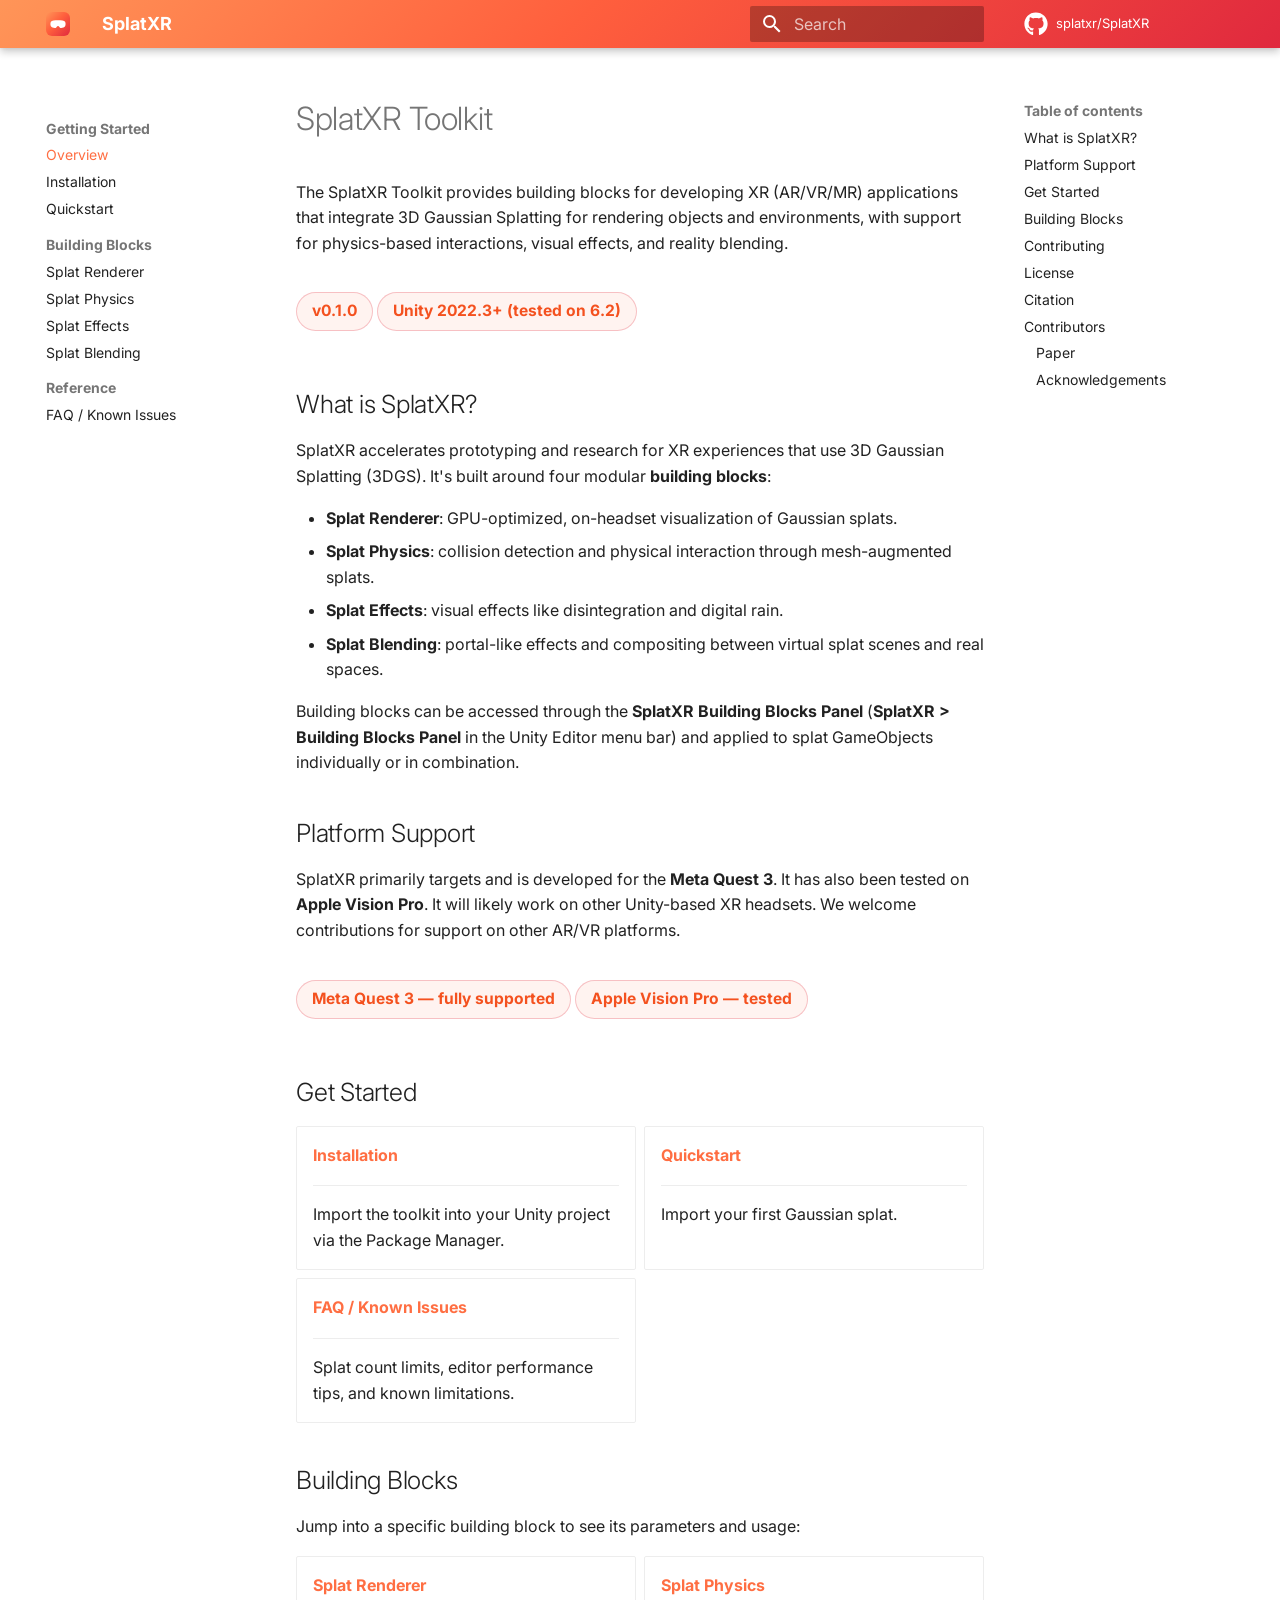
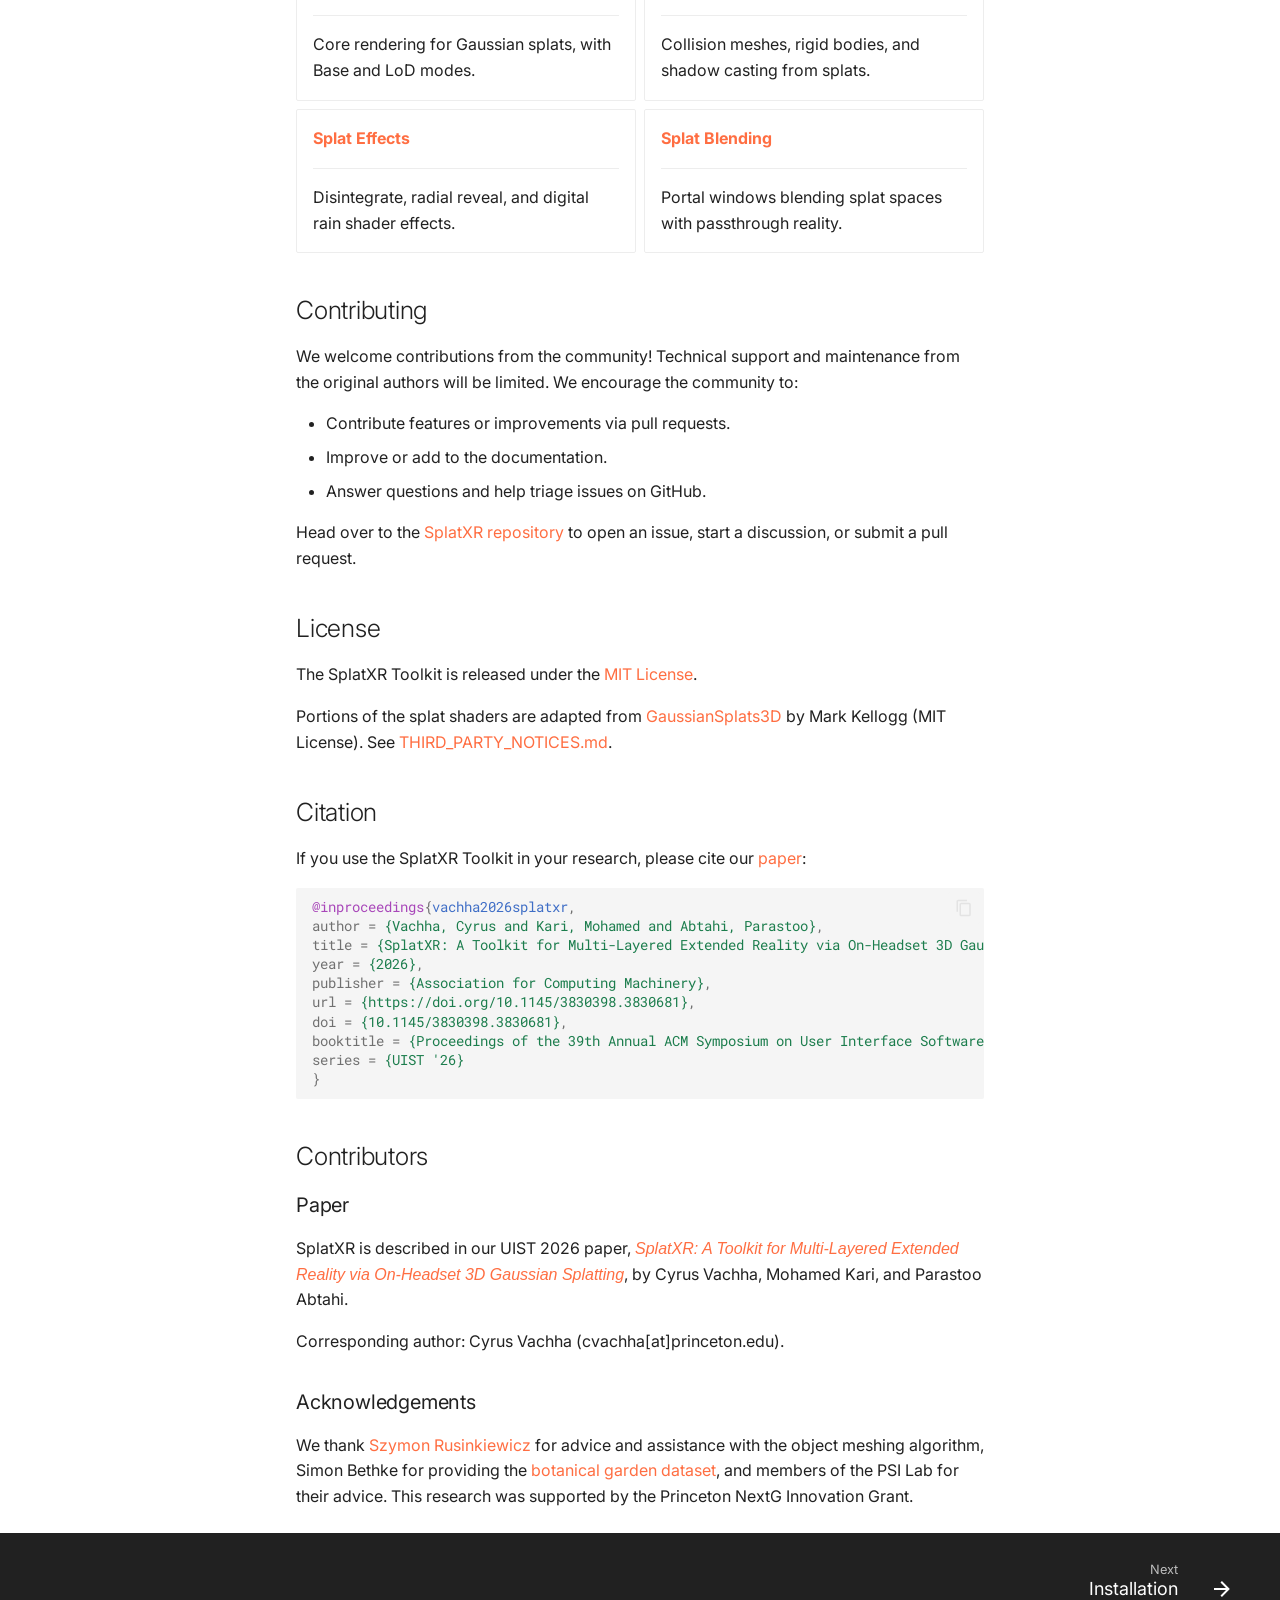
==== commit 7e2b2340: "adding changes for public release" ====
--- a/docs/index.html
+++ b/docs/index.html
@@ -401,6 +401,17 @@
 </li>
       
         <li class="md-nav__item">
+  <a href="#license" class="md-nav__link">
+    <span class="md-ellipsis">
+      
+        License
+      
+    </span>
+  </a>
+  
+</li>
+      
+        <li class="md-nav__item">
   <a href="#citation" class="md-nav__link">
     <span class="md-ellipsis">
       
@@ -855,6 +866,17 @@
     <span class="md-ellipsis">
       
         Contributing
+      
+    </span>
+  </a>
+  
+</li>
+      
+        <li class="md-nav__item">
+  <a href="#license" class="md-nav__link">
+    <span class="md-ellipsis">
+      
+        License
       
     </span>
   </a>
@@ -1006,6 +1028,9 @@
 <li>Answer questions and help triage issues on GitHub.</li>
 </ul>
 <p>Head over to the <a href="https://github.com/splatxr/SplatXR">SplatXR repository</a> to open an issue, start a discussion, or submit a pull request.</p>
+<h2 id="license">License<a class="headerlink" href="#license" title="Permanent link">&para;</a></h2>
+<p>The SplatXR Toolkit is released under the <a href="https://github.com/splatxr/SplatXR/blob/main/LICENSE">MIT License</a>.</p>
+<p>Portions of the splat shaders are adapted from <a href="https://github.com/mkkellogg/GaussianSplats3D">GaussianSplats3D</a> by Mark Kellogg (MIT License). See <a href="https://github.com/splatxr/SplatXR/blob/main/THIRD_PARTY_NOTICES.md">THIRD_PARTY_NOTICES.md</a>.</p>
 <h2 id="citation">Citation<a class="headerlink" href="#citation" title="Permanent link">&para;</a></h2>
 <p>If you use the SplatXR Toolkit in your research, please cite our <a href="https://splatxr.github.io/static/paper/splatxr_uist26_paper.pdf">paper</a>:</p>
 <div class="highlight"><pre><span></span><code><span class="nc">@inproceedings</span><span class="p">{</span><span class="nl">vachha2026splatxr</span><span class="p">,</span>
--- a/docs/stylesheets/extra.css
+++ b/docs/stylesheets/extra.css
@@ -93,6 +93,45 @@
   text-align: left;
 }
 
+/* Rounded corners on the Unity Editor screenshots */
+.md-typeset img[src*="_editor"],
+.md-typeset img[src*="splat_cropping"],
+.md-typeset img[src*="splat_renderer_library"] {
+  border-radius: 0.5rem;
+}
+
+/* Cropping screenshot on the Splat Renderer page: smaller and centered */
+.md-typeset img[src*="splat_cropping"] {
+  display: block;
+  width: 70%;
+  margin: 0 auto;
+}
+
+/* Side-by-side screenshots (e.g. Splat Renderer page); stacks on narrow screens */
+.image-grid {
+  display: grid;
+  grid-template-columns: 1fr 1fr;
+  gap: 0.6rem;
+  max-width: 100%;
+  margin: 1rem auto 1.5rem;
+}
+
+@media screen and (max-width: 30em) {
+  .image-grid {
+    grid-template-columns: 1fr;
+    max-width: 100%;
+  }
+}
+
+.image-grid p {
+  margin: 0;
+}
+
+.image-grid img {
+  display: block;
+  width: 100%;
+}
+
 /* Greyed-out button for links that aren't available yet (e.g. unreleased repos) */
 .md-typeset .md-button--disabled,
 .md-typeset .md-button--disabled:hover {
